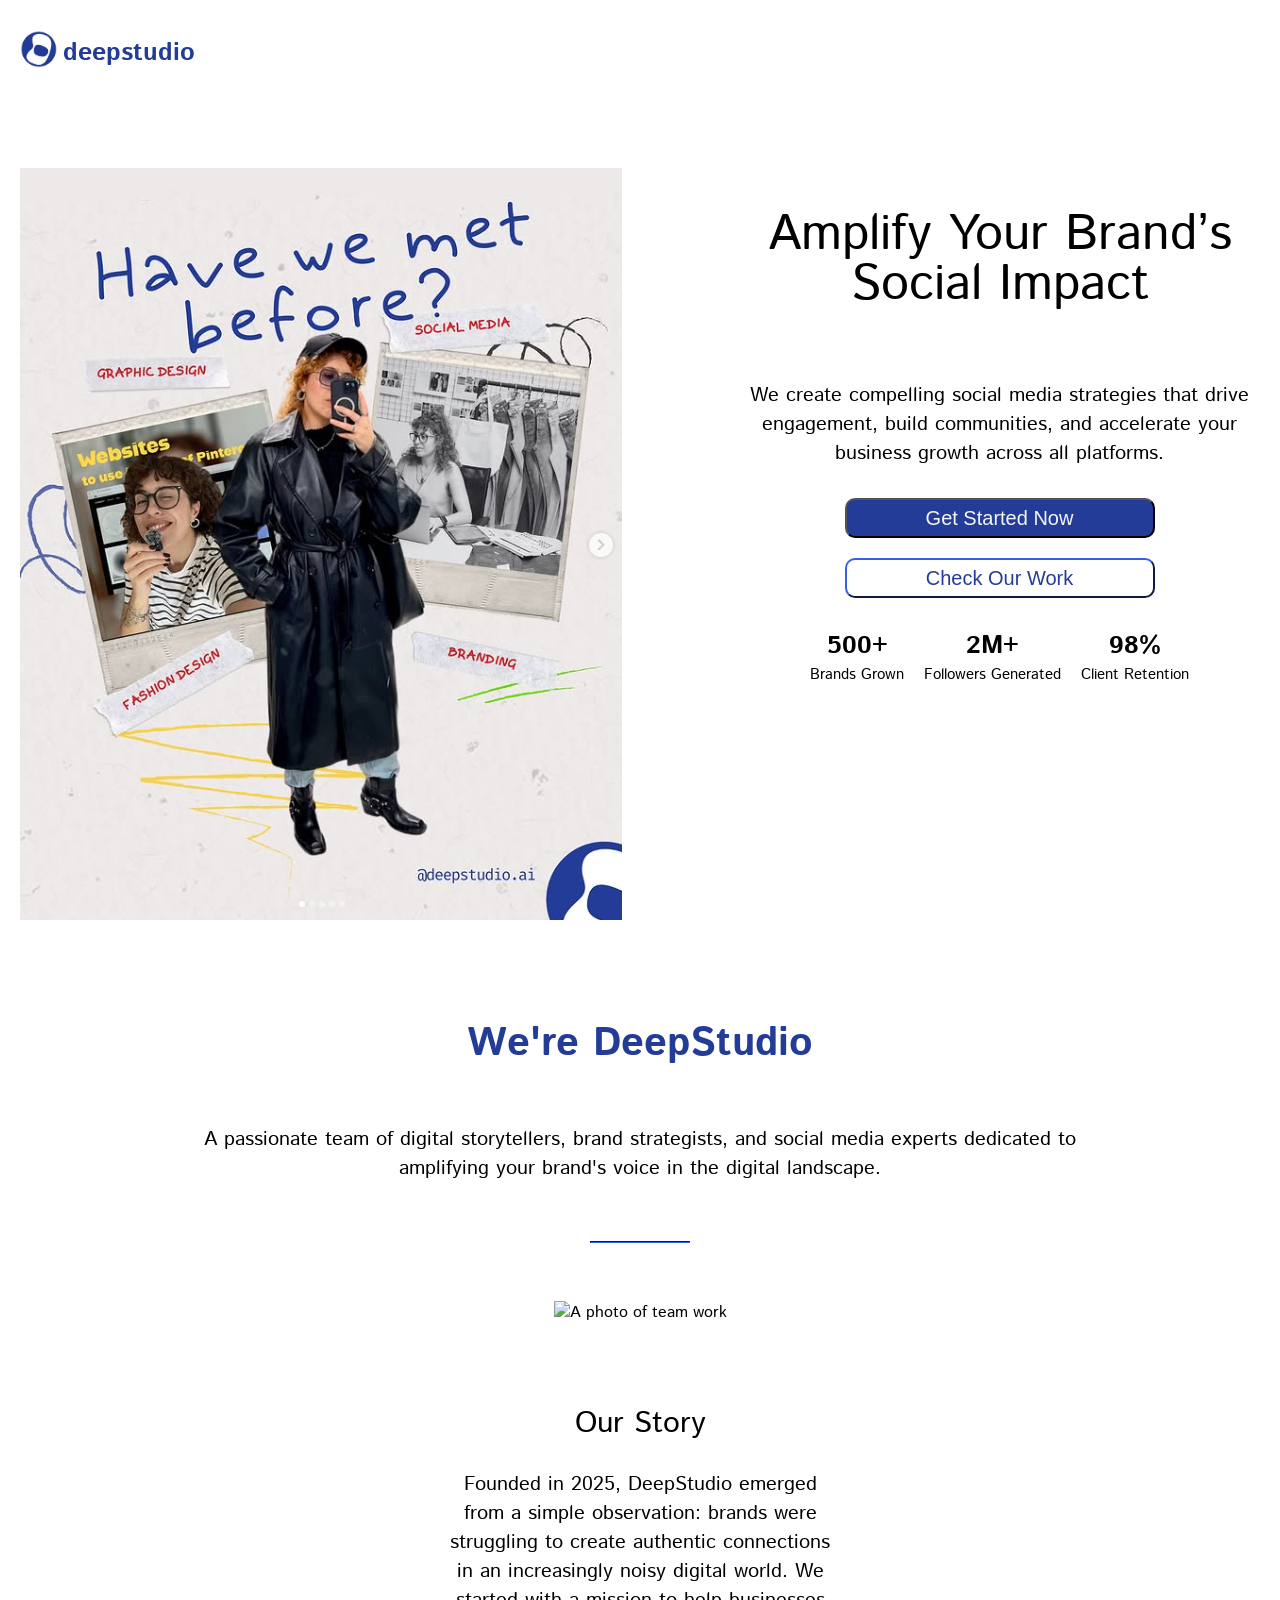
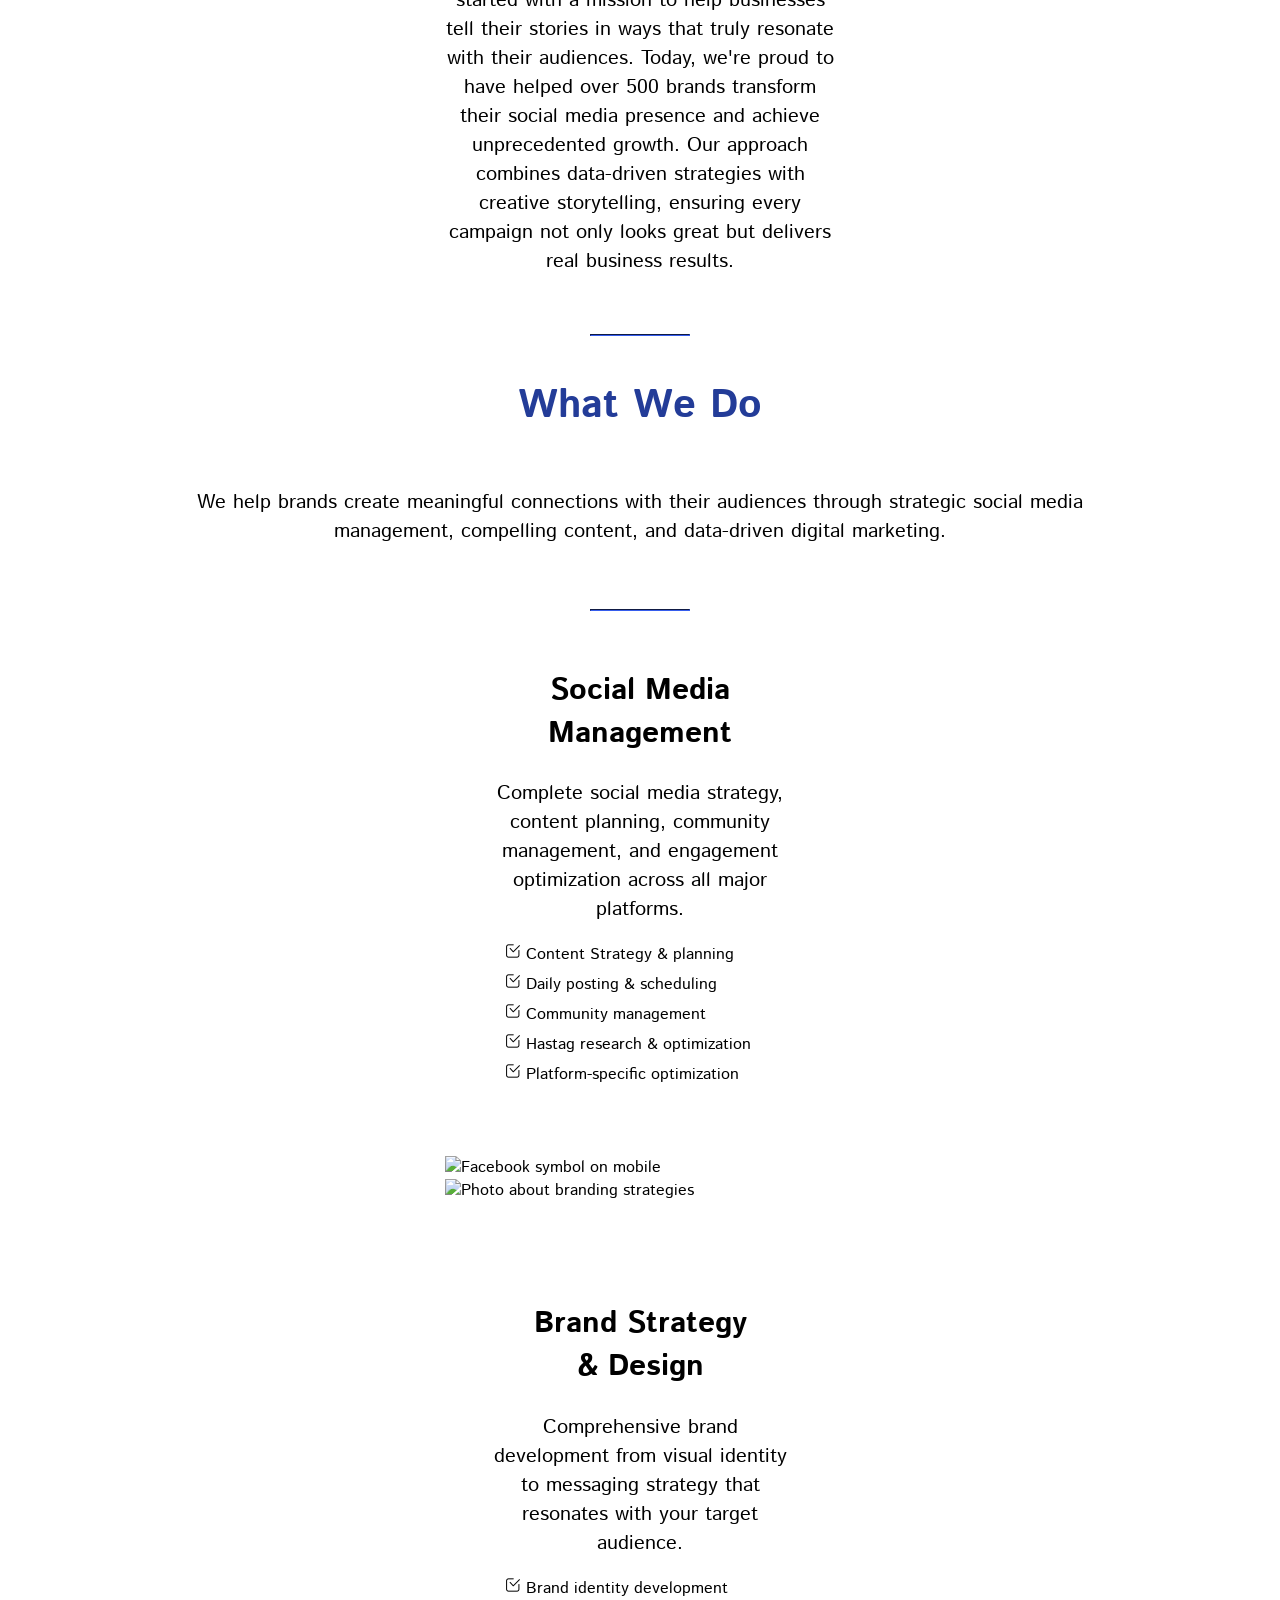
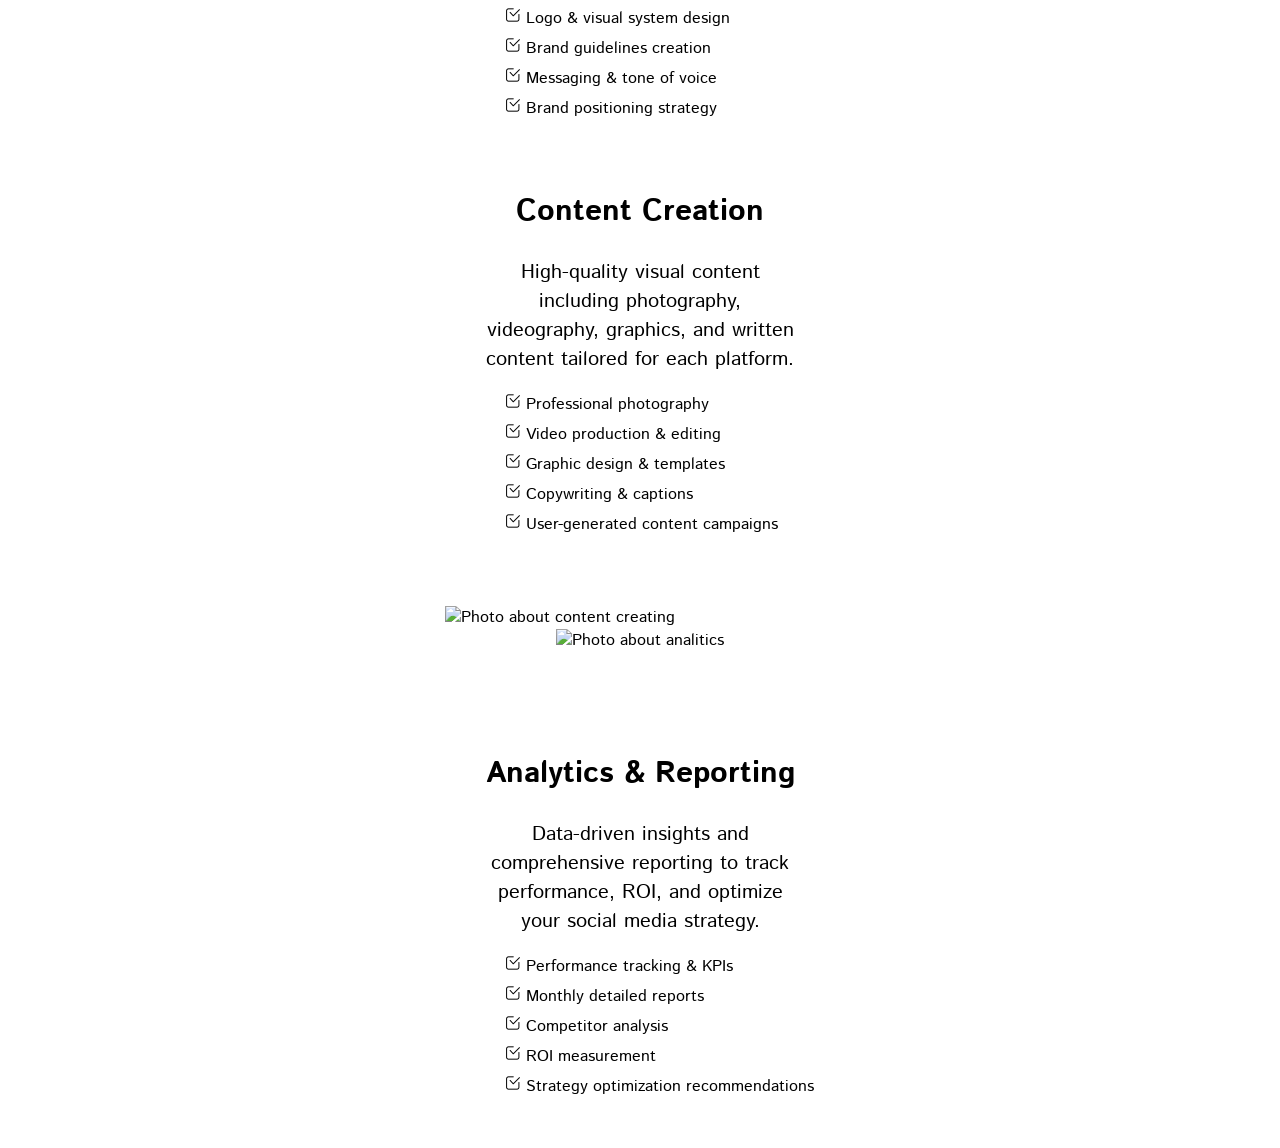
==== index.html @ c8985f04 "x" ====
<!DOCTYPE html>
<html lang="en">

<head>
    <meta charset="UTF-8">
    <meta name="viewport" content="width=device-width, initial-scale=1.0">
    <title>deepstudio</title>
    <link rel="stylesheet" href="styles.css">
    <link rel="icon" type="image/x-icon" href="./Assets/Logo.png">
    <link rel="preconnect" href="https://fonts.googleapis.com">
    <link rel="preconnect" href="https://fonts.gstatic.com" crossorigin>
    <link
        href="https://fonts.googleapis.com/css2?family=Be+Vietnam+Pro:ital,wght@0,100;0,200;0,300;0,400;0,500;0,600;0,700;0,800;0,900;1,100;1,200;1,300;1,400;1,500;1,600;1,700;1,800;1,900&family=Istok+Web:ital,wght@0,400;0,700;1,400;1,700&family=Noto+Sans+JP:wght@100..900&family=Roboto:ital,wght@0,100..900;1,100..900&display=swap"
        rel="stylesheet">

</head>

<body>
    <header>
        <nav>
            <div class="navbar--logo">
                <a href="index.html"><img class="img--logo" src="./Assets/Logo.png" alt="logo"></a>
                <a class="text--logo" href="index.html">deepstudio</a>
            </div>
            <div class="navbar--links hidden--sm hidden--md">
                <a class="navbar--link" href="whatwedo.html">What we do</a>
                <a class="navbar--link" href="about.html">About</a>
                <a class="navbar--link" href="projects.html">Projects</a>
            </div>
            <div class="navbar--btn">
                
                <a href="contact.html" class="btn--primary hidden--sm hidden--md" target="_parent">Contact</a>
            </div>

        <div>
            <a href="#" class="hidden--lg nav--menu">
                <img src="./Assets/menu-icon.svg" alt="menu icon"></a>
        </div>
        </nav>
    </header>
    <main>
        <section >
            <div class="hero-context">
                <div class="hero--right">
                    <picture>
                        <source media="(width < 728px)" srcset="./Assets/hero-photo-sm.png" />
                        <source media="(width > 728.98px)" srcset="./Assets/hero-photo-md-lg.png" />
                        <img src="./Assets/hero-photo-md-lg.png" alt="A photo of founder with tasks" />
                    </picture>
                </div>
                <div class="hero--left">
                    <h1 class="hero--headline">Amplify Your Brand’s Social Impact</h1>
                    <p class="hero--text">We create compelling social media strategies that drive
                        engagement, build communities, and accelerate your business
                        growth across all platforms.</p>
                    <div class="hero--cta">
                        <button class="btn--primary btn--hero ">Get Started Now</button>
                        <button  class="btn--hero btn--check">Check Our Work</button>
                    </div>
                    <div class="hero--data">
                        <div>
                            <div class="data--numbers">500+</div>
                            <div class="data--dfn">Brands Grown</div>
                        </div>
                        <div>
                            <div class="data--numbers">2M+</div>
                            <div class="data--dfn">Followers Generated</div>
                        </div>
                        <div>
                            <div class="data--numbers">98%</div>
                            <div class="data--dfn">Client Retention</div>
                        </div>
                    </div>
                </div>

            </div>

        </section>
        <section class="section--about">
            <h1 class="section--about--title">We're DeepStudio</h1>

            <p class="section--about--text"> A passionate team of digital storytellers, brand strategists, and social media experts dedicated to <br> amplifying your brand's voice in the digital landscape.
            </p>
            <hr>

            <div class="section--about--content">
                
                <div>
                <img class="section--about--left" src="./Assets/about.svg" alt="A photo of team work">
                <picture>
                        <source media="(width < 728px)" srcset="./Assets/about-sm.png" />
                        <source media="(width > 728.98px)" srcset="./Assets/about-md-lg.png" />
                        <img src="./Assets/about-md-lg.png" alt="Chris standing up holding his daughter Elva" />
                    </picture>
            </div>
            <div class="section--about--right">
                    <h2 class="section--about--right--title">
                        Our Story
                    </h2>
                    <p class="section--about--right--text">Founded in 2025, DeepStudio emerged from a simple observation: brands were struggling to create authentic connections in an increasingly noisy digital world.

We started with a mission to help businesses tell their stories in ways that truly resonate with their audiences. Today, we're proud to have helped over 500 brands transform their social media presence and achieve unprecedented growth.

Our approach combines data-driven strategies with creative storytelling, ensuring every campaign not only looks great but delivers real business results.</p>

                </div>
            </div>
            <hr>
            
        </section>
        <section class="section--whatwedo">
        <h2>What We Do</h2>
        <p>We help brands create meaningful connections with their audiences through strategic social media<br> management,
            compelling content, and data-driven digital marketing.</p>
        
            <hr>
        
            <div class="section--whatwedo--contents">
                <div class="section--whatwedo--text" >
                    <h2>Social Media <br> Management</h2>
                    <p>Complete social media strategy, content planning, community management, and engagement optimization across all major platforms.</p>
                    <ul>
                        <li><img src="./Assets/list-icon.svg" alt="list icon"> Content Strategy & planning</li>
                        <li><img src="./Assets/list-icon.svg" alt="list icon"> Daily posting & scheduling</li>
                        <li><img src="./Assets/list-icon.svg" alt="list icon"> Community management</li>
                        <li><img src="./Assets/list-icon.svg" alt="list icon"> Hastag research & optimization</li>
                        <li><img src="./Assets/list-icon.svg" alt="list icon"> Platform-specific optimization</li>
                    </ul>
                </div>
                <div class="section--whatwedo--photo">
                    <img src="./Assets/whatwedofb.svg" alt="Facebook symbol on mobile ">
                </div>
                
            </div>

            <div class="section--whatwedo--contents">
                <div class="section--whatwedo--photo">
                    <img src="./Assets/whatwedoimg2.svg" alt="Photo about branding strategies ">
                </div>
                <div class="section--whatwedo--text">
                    <h2>Brand Strategy<br> & Design</h2>
                    <p>Comprehensive brand development from visual identity to messaging strategy that resonates with your target audience.</p>
                    <ul>
                        <li><img src="./Assets/list-icon.svg" alt="list icon"> Brand identity development</li>
                        <li><img src="./Assets/list-icon.svg" alt="list icon"> Logo & visual system design</li>
                        <li><img src="./Assets/list-icon.svg" alt="list icon"> Brand guidelines creation</li>
                        <li><img src="./Assets/list-icon.svg" alt="list icon"> Messaging & tone of voice</li>
                        <li><img src="./Assets/list-icon.svg" alt="list icon"> Brand positioning strategy</li>
                    </ul>
                </div>
                
                
            </div>
            <div class="section--whatwedo--contents">
                
                <div class="section--whatwedo--text">
                    <h2>Content Creation</h2>
                    <p>High-quality visual content including photography, videography, graphics, and written content tailored for each platform.</p>
                    <ul>
                        <li><img src="./Assets/list-icon.svg" alt="list icon"> Professional photography</li>
                        <li><img src="./Assets/list-icon.svg" alt="list icon"> Video production & editing</li>
                        <li><img src="./Assets/list-icon.svg" alt="list icon"> Graphic design & templates</li>
                        <li><img src="./Assets/list-icon.svg" alt="list icon"> Copywriting & captions</li>
                        <li><img src="./Assets/list-icon.svg" alt="list icon"> User-generated content campaigns</li>
                    </ul>
                </div>
                <div class="section--whatwedo--photo">
                    <img src="./Assets/whatwedoimg3.svg" alt="Photo about content creating ">
                </div>
                
                
            </div>
            <div class="section--whatwedo--contents">
                    <div >
                        <img class="section--whatwedo--photo" src="./Assets/whatwedoimg4.svg" alt="Photo about analitics ">
                    </div>
                    <div class="section--whatwedo--text">
                        <h2>Analytics & Reporting</h2>
                        <p>Data-driven insights and comprehensive reporting to track performance, ROI, and optimize your social media
                            strategy.</p>
                        <ul>
                            <li><img src="./Assets/list-icon.svg" alt="list icon"> Performance tracking & KPIs</li>
                        <li><img src="./Assets/list-icon.svg" alt="list icon"> Monthly detailed reports</li>
                        <li><img src="./Assets/list-icon.svg" alt="list icon"> Competitor analysis</li>
                        <li><img src="./Assets/list-icon.svg" alt="list icon"> ROI measurement</li>
                        <li><img src="./Assets/list-icon.svg" alt="list icon"> Strategy optimization recommendations</li>
                    </ul>
                </div>
            </div>
    </section>
  
        
    </main>
    <footer class="hidden--sm hidden--md">
        <div class="footer--top">
            <div class="footer--logo">
                <p>deepstudio</p>
                <div>
                    <a href="https://www.instagram.com/deepstudio.ai/" target="_blank"><img
                            src="./Assets/instagram-icon.svg" alt="instagram icon"></a>
                    <a href="https://wwww.facebook.com" target="_blank"><img src="./Assets/fb-icon.svg"
                            alt="facebook icon"></a>
                    <a href="https://wwww.x.com" target="_blank"><img src="./Assets/x-icon.svg" alt="x icon"></a>
                    <a href="https://www.linkedin.com" target="_blank"><img src="./Assets/in-icon.svg"
                            alt="linkedin icon"></a>
                    <a href="https://www.youtube.com" target="_blank"><img src="./Assets/yt-icon.svg"
                            alt="youtube icon"></a>
                </div>
            </div>
    
            <div class="column">
                <p>What we do</p>
                <a href="#">Social Media Management</a>
                <a href="#">Brand Design</a>
                <a href="#">Influencer Marketing</a>
            </div>
            <div class="column">
                <p>Company</p>
                <a href="#">About us</a>
                <a href="#">Our Team</a>
                <a href="#">Blog</a>
            </div>
            <div class="column">
                <p>Contact</p>
                <a href="#"><img src="./Assets/email-icon.svg" alt="email icon">hello@deepstudio.com</a>
                <a href="#"><img src="./Assets/phone-icon.svg" alt="phone icon">+90 (000) 000-0000</a>
                <a href="#"><img src="./Assets/location-icon.svg" alt="location icon">Based in World</a>
            </div>
        </div>
        <hr>
        <div class="footer--bottom">
            <span>© 2025 deepstudio. All rights reserved.</span>
            <div>
                <a href="#">Privacy Policy</a>
                <a href="#">Terms of Service</a>
                <a href="#">Cookie Policy</a>
            </div>
        </div>
    </footer>

</body>


</html>
---- styles.css ----
* {
    box-sizing: border-box;
}

body {
    margin: 30px 20px;
    font-family: var(--font--family);
}

:root {
    --font--family: "Istok Web", sans-serif;
    --color--navy: #233C98;
    --color--white: #F5F5F5;
    --site--max-width-sm:390px;
    --site-max-width-md:768px;
    --site-max-width-lg:1024px;
}


nav {
    display: flex;
    flex-direction: row;
    justify-content: space-between;
    align-items: center;

}

.navbar--logo {
    display: flex;
    align-items: center;
    gap: 5px;
}

.img--logo {
    width: 38px;
    height: 38px;

}

.text--logo {
    font-size: 25px;
    font-weight: bold;
    text-decoration: none;
    color: var(--color--navy);
}

.nav--menu {
    width: 38px;
    height: 38px;

}

/*check the menu*/



/* check buttons css*/

.btn--primary {
    width: 166px;
    height: 46px;
    font-size: 20px;
    text-decoration: none;
    color: var(--color--white);
    border-radius: 10px;
    background: var(--color--navy);
    display: flex;
    align-items: center;
    justify-content: center;
    text-align: center;
    cursor: pointer;
}

/*HERO SECTION*/

.hero-context {
    display: flex;
    flex-direction: column;
    justify-content: center;
    margin-top: 40px;
    margin-bottom: 30px;
}

.hero--left {
    display: flex;
    flex-direction: column;
    gap: 30px;
}

.hero--right {
    display:flex;
    justify-content: center;
    align-items: center;
}

.hero--photo {
    max-width: 570px;
}

.hero--headline {
    font-size: 50px;
    font-weight: normal;
    line-height: 50px;
    letter-spacing: 0px;
    text-align: center;
    
}

.hero--text {
    font-size: 20px;
    margin: 0;
    text-align: center;
}

.hero--cta {
    display: flex;
    flex-direction: column;
    justify-content: center;
    align-items: center;
    gap: 20px;
}

.btn--hero {
    width: 310px;
    height: 40px;
    font-size: 20px;

}

.btn--check {
    background: none;
    border-color: var(--color--navy);
    align-items: center;
    border-radius: 10px;
    color: var(--color--navy);
    cursor: pointer;
}

.hero--data {
    display: flex;
    gap: 20px;
    justify-content: center;
    align-items: center;
    text-align: center;
}

.data--numbers {
    font-size: 25px;
    font-weight: bold;
}

.data--dfn {
    font-size: 15px;

}

/*ABOUT SECTION*/

.section--about {
    display: flex;
    flex-direction: column;
    align-items: center;

}


.section--about--title {
    font-size: 40px;
    color: var(--color--navy);
    text-align: center;

}

.section--about--text {
    font-size: 20px;
    text-align: center;
    margin-bottom: 50px;
}

.section--about>hr {
    width: 100px;
    color: var(--color--navy);
    border-color: var(--color--navy);
}

.section--about--content {
    display: flex;
    flex-direction: column;
    justify-content: center;
    align-items: center;
    gap: 30px;
    margin-top: 50px;
    margin-bottom:50px;
}

.section--about--left {
    display: flex;
    justify-content: center;
    align-items: center;
    max-width: var(--site--max-width-sm);
}

.section--about--right--title {
    font-size: 30px;
    font-weight: lighter;
    text-align: center;
}

.section--about--right--text {
    font-size: 20px;
    max-width: var(--site--max-width-sm);
    text-align: center;
    margin:auto 40px; /* why body's margin is not working? */
}

/* WHATWEDO SECTION*/

.section--whatwedo {
    display: flex;
    flex-direction: column;
    align-items: center;
}

.section--whatwedo>h2 {
    font-size: 40px;
    color: var(--color--navy);

}

.section--whatwedo>p {
    font-size: 20px;
    text-align: center;
    margin-bottom: 55px;
}

.section--whatwedo>hr {
    width: 100px;
    color: var(--color--navy);
    border-color: var(--color--navy);
}

.section--whatwedo--contents {
    display: flex;
    flex-direction: column;
    justify-content: center;
    align-items: center;
    max-width: var(--site--max-width-sm);
    gap: 50px;
}

.section--whatwedo--text>h2{
    font-size: 30px;
    text-align: center;
    margin-top: 50px;
}

.section--whatwedo--text>p{
    font-size: 20px;
    max-width: var(--site--max-width-sm);
    text-align: center;
    margin: auto 40px;
}

.section--whatwedo--text>ul{
    list-style: none;
    line-height: 30px;
    margin-left: 20px;
}

.section--whatwedo--photo {
    width: var(--site--max-width-sm);
}
/*check this*/

/*PROJECTS SECTION*/

.section--projects {
    display: flex;
    flex-direction: column;
    justify-content: center;
    align-items: center;
    gap: 20px;
    width: 50%;
    margin: 55px auto 75px;
}

/*CONTACT SECTION*/

form {
    display: flex;
    flex-direction: column;
    justify-content: center;
    align-items: center;
    gap: 30px;
    width: 100%;
    margin: 20px auto 75px;
    max-width: 500px;
}


.form--row {
    display: flex;
    flex-direction:row;
    gap: 20px;
    
}
.form--group {
    flex: 1;
    display: flex;
    flex-direction: column;
}

.form--group>input {
    min-width: 240px;
    width: 100%;
    max-width: 800px;
}


.form--group>select,
.form--group>textarea {
    min-width: 500px; 
    width: 100%;
    max-width: 800px; 
}
.form--group {
    flex: 1;
    display: flex;
    flex-direction: column;
}

.form--group>label {
    font-size: 16px;
    color: var(--color--navy);
    font-weight: 500;
}

.form--group>input,
.form--group>textarea,
.form--group>select{
    border-radius: 10px;
    border: 1px solid var(--color--navy);
    padding: 12px 15px;
    width: 100%;
}

.hidden--sm {
    display: none;
}



@media all and (min-width:768.98px) and (max-width:1024px){
    .hidden--md {
        display: none;
    }




}

@media all and (min-width:1024.98px) {
    .hidden--lg {
        display: none;
    }

    .navbar--links {
    display: flex;
    gap: 40px;
}

.navbar--link {
    text-decoration: none;
    font-size: 20px;
    font-weight: normal;
    color: var(--color--navy);
}

.navbar--btn {
    display: flex;
    gap: 20px;
}


.hero-context {
    display: flex;
    flex-direction: row;
    justify-content: center;
    margin-top: 93px;
    gap: 117px;
    margin-bottom: 55px;
}

footer {
    display: flex;
    flex-direction: column;
    padding: 20px 40px;
    color: var(--color--white);
    background-color: var(--color--navy);
}

.footer--top {
    display: flex;
    flex-direction: row;
    justify-content: space-between;
    align-items: center;
    gap: 12px;

}

.footer--logo>p {
    font-size: 25px;
    font-weight: bold;
}

.footer--logo>a {
    width: 2px;
    height: 24px;
}

.column {
    display: flex;
    flex-direction: column;
}

.column>p {
    font-size: 15px;
    font-weight: bold;
}

.column>a {
    font-size: 10px;
    text-decoration: none;
    color: var(--color--white);
    flex-direction: column;
}


.footer--bottom {
    display: flex;
    flex-direction: row;
    justify-content: space-between;
    font-size: 10px;
}

.footer--bottom>div>a {
    text-decoration: none;
    color: var(--color--white);

}

hr {
    width: 1384px;
}

.footer--bottom>div {
    display: flex;
    gap: 12px;
}

.hidden--sm {
    display: none;
}

.hidden--md {
    display: none;
}


}
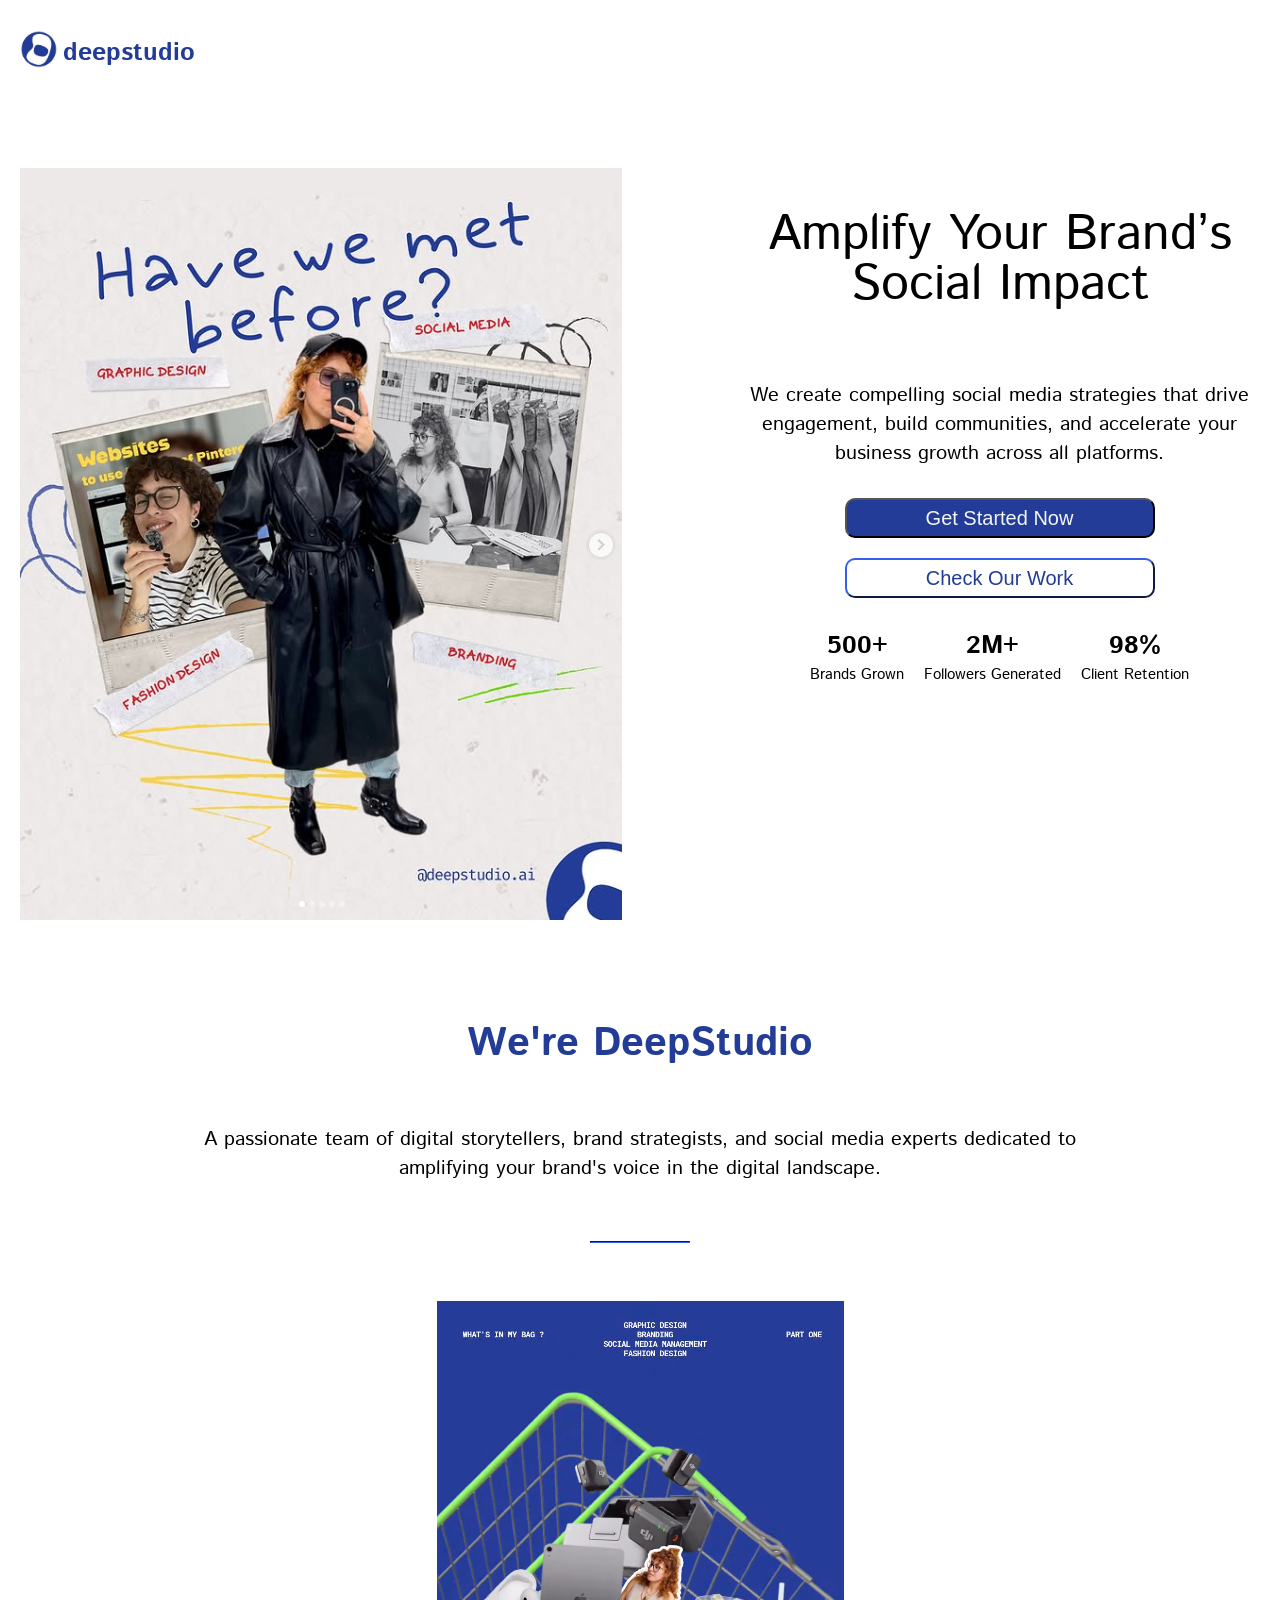
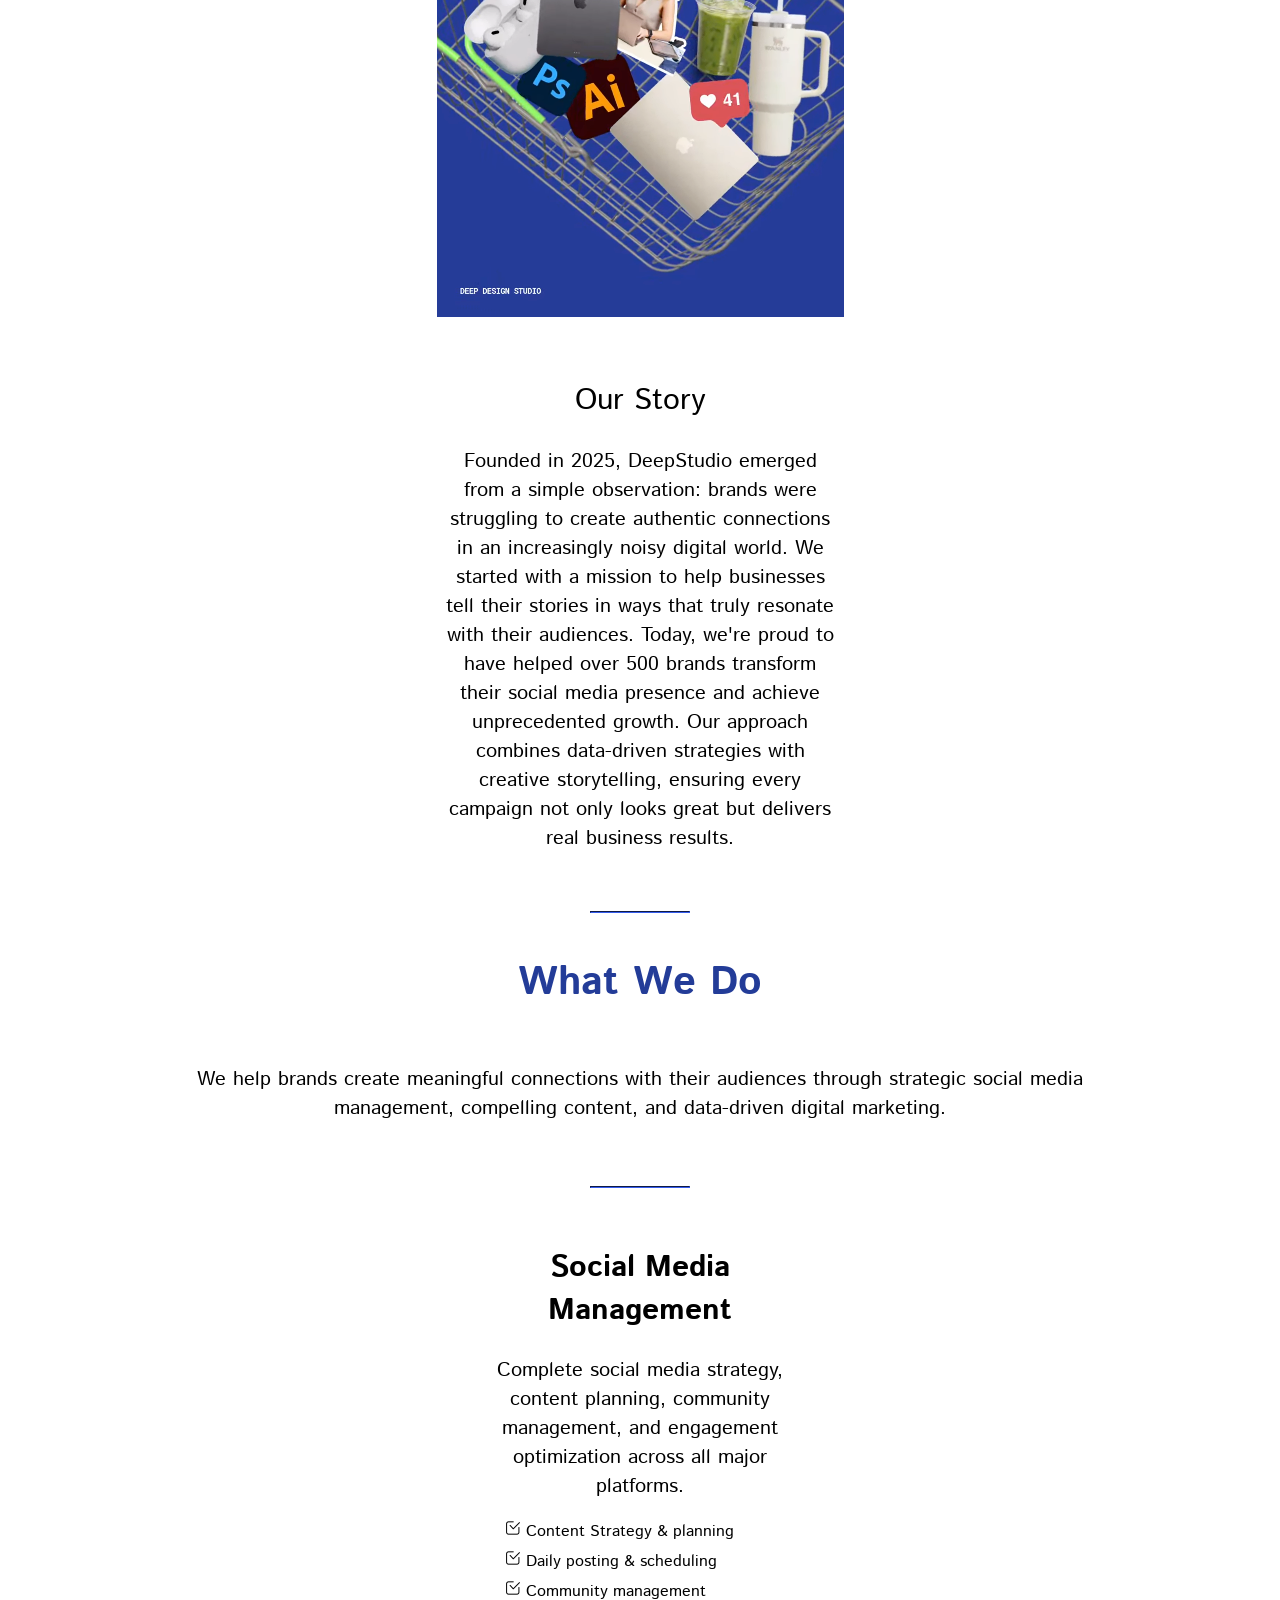
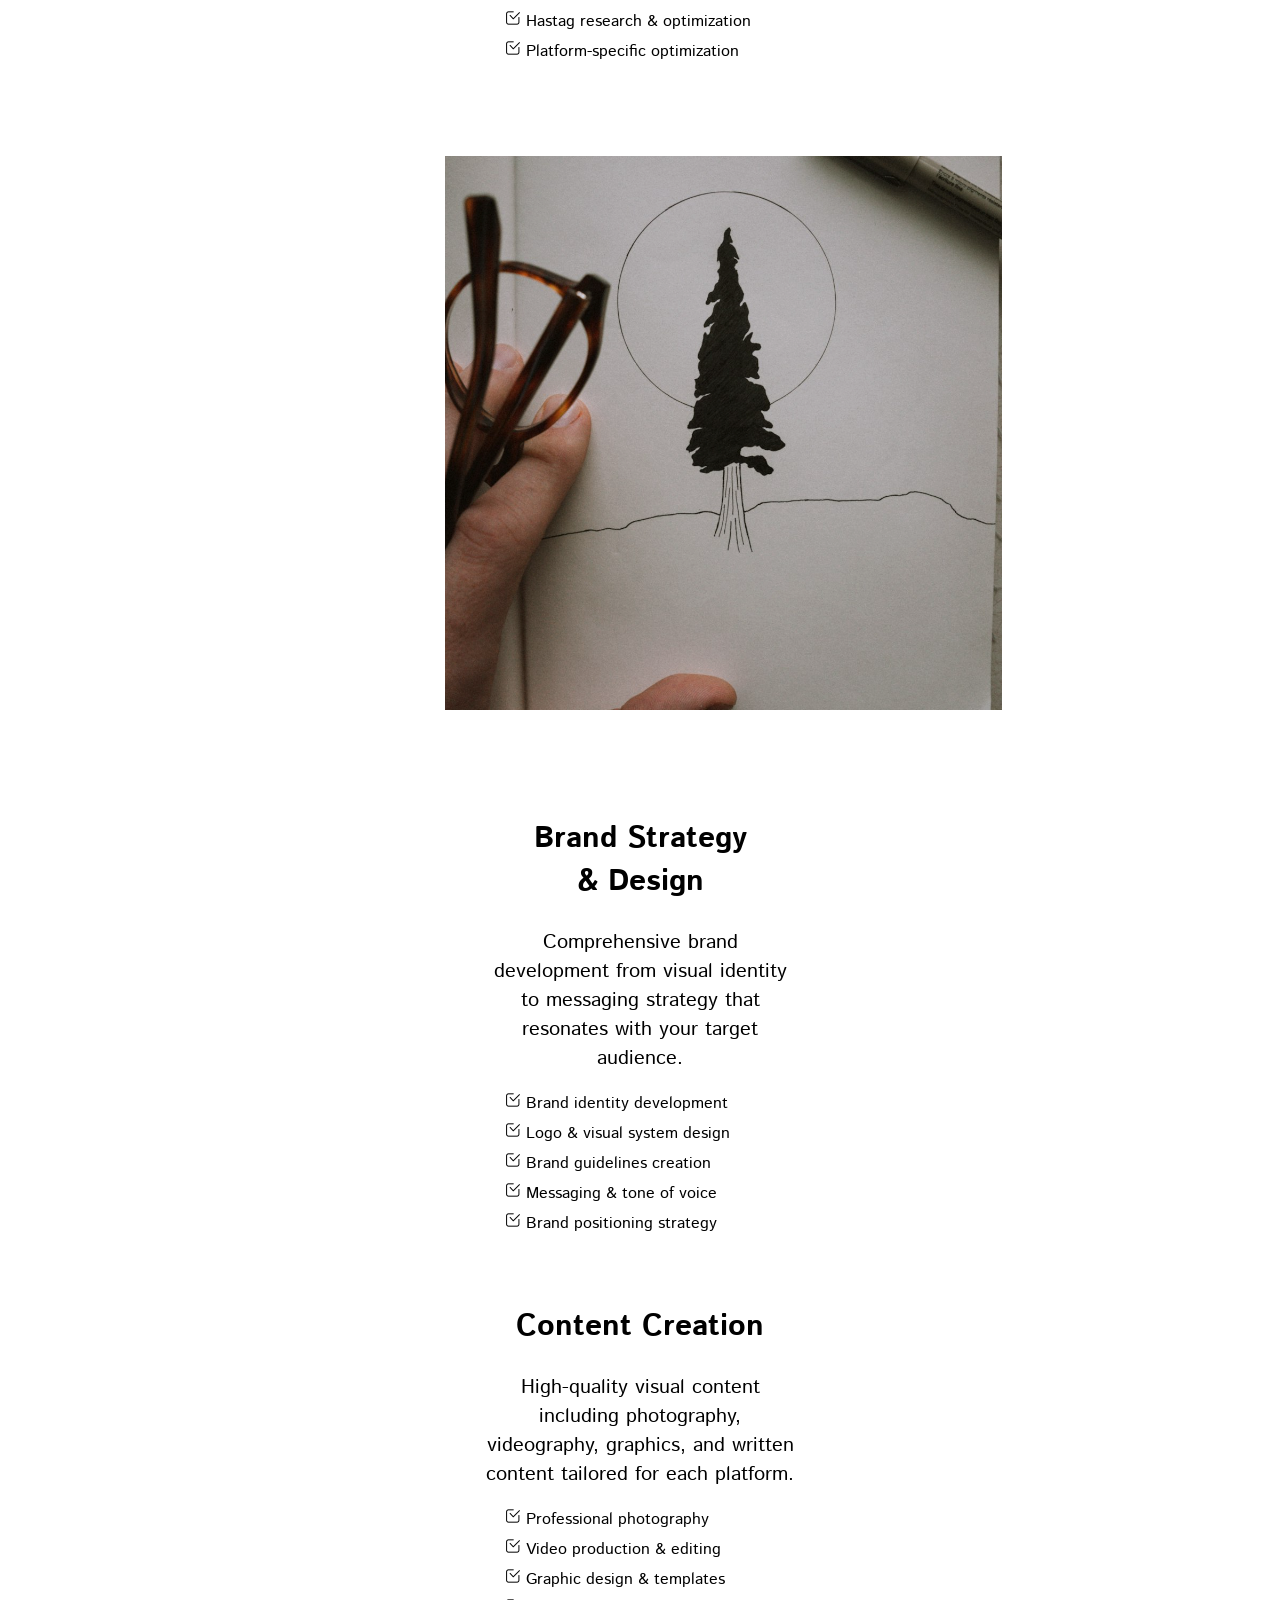
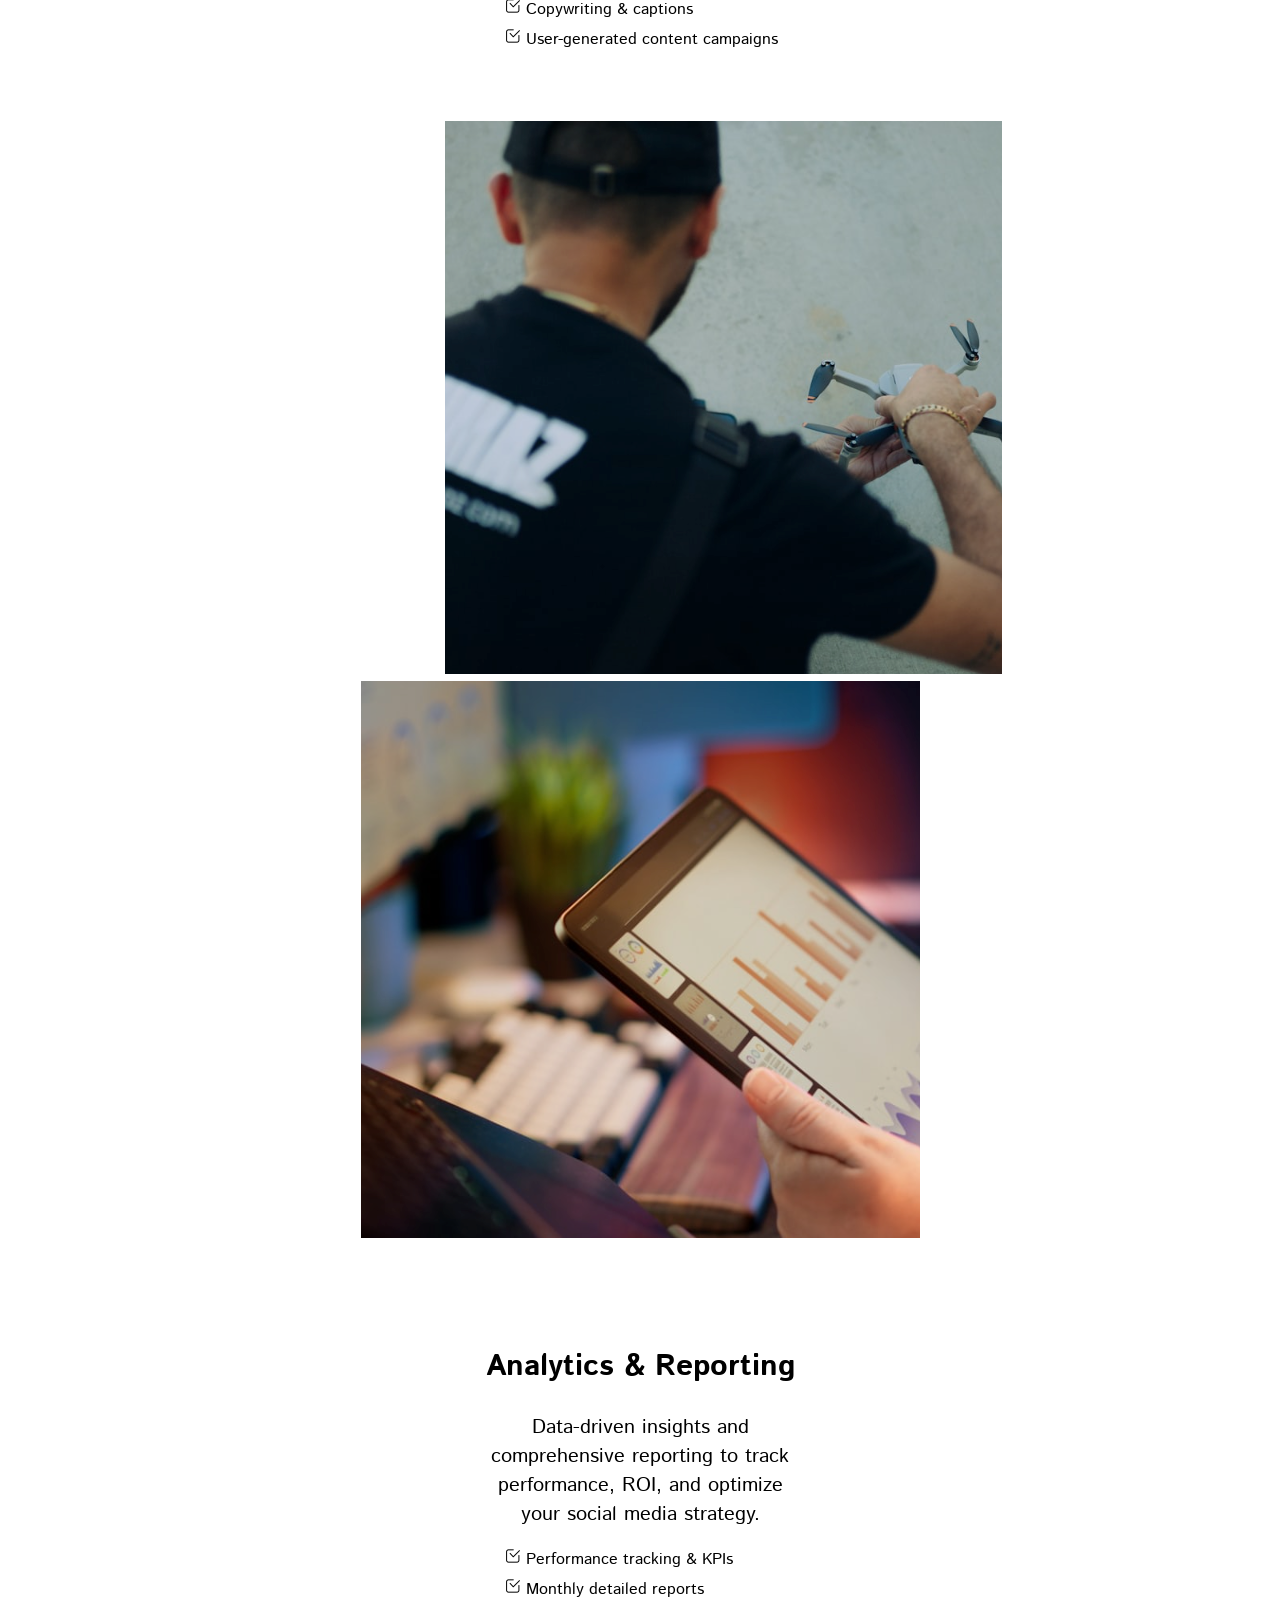
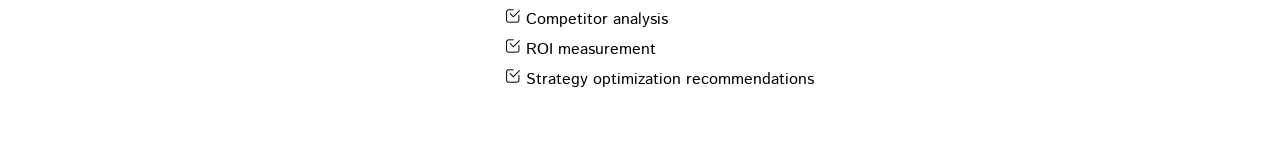
==== commit 5bcb81a0: "x" ====
--- a/index.html
+++ b/index.html
@@ -86,11 +86,11 @@
             <div class="section--about--content">
                 
                 <div>
-                <img class="section--about--left" src="./Assets/about.svg" alt="A photo of team work">
+            
                 <picture>
-                        <source media="(width < 728px)" srcset="./Assets/about-sm.png" />
-                        <source media="(width > 728.98px)" srcset="./Assets/about-md-lg.png" />
-                        <img src="./Assets/about-md-lg.png" alt="Chris standing up holding his daughter Elva" />
+                        <source media="(width < 728px)" srcset="./Assets/about-photo-sm.png" />
+                        <source media="(width > 728.98px)" srcset="./Assets/about-photo-md-lg.png" />
+                        <img src="./Assets/about-photo-md-lg.png" alt="A photo of the team & the work" />
                     </picture>
             </div>
             <div class="section--about--right">
@@ -128,14 +128,22 @@
                     </ul>
                 </div>
                 <div class="section--whatwedo--photo">
-                    <img src="./Assets/whatwedofb.svg" alt="Facebook symbol on mobile ">
+                    <picture>
+                        <source media="(width < 728px)" srcset="./Assets/wwd-photo-1-sm.png" />
+                        <source media="(width > 728.98px)" srcset="./Assets/wwd-photo-1-md-lg.png" />
+                        <img src="./Assets/wwd-photo-1-md-lg.png" alt="Facebook page on mobile" />
+                    </picture>
                 </div>
                 
             </div>
 
             <div class="section--whatwedo--contents">
                 <div class="section--whatwedo--photo">
-                    <img src="./Assets/whatwedoimg2.svg" alt="Photo about branding strategies ">
+                    <picture>
+                        <source media="(width < 728px)" srcset="./Assets/wwd-photo-2-sm.png" />
+                        <source media="(width > 728.98px)" srcset="./Assets/wwd-photo-2-md-lg.png" />
+                        <img src="./Assets/wwd-photo-2-md-lg.png" alt="A photo about branding strategies" />
+                    </picture>
                 </div>
                 <div class="section--whatwedo--text">
                     <h2>Brand Strategy<br> & Design</h2>
@@ -165,14 +173,22 @@
                     </ul>
                 </div>
                 <div class="section--whatwedo--photo">
-                    <img src="./Assets/whatwedoimg3.svg" alt="Photo about content creating ">
+                    <picture>
+                        <source media="(width < 728px)" srcset="./Assets/wwd-photo-3-sm.png" />
+                        <source media="(width > 728.98px)" srcset="./Assets/wwd-photo-3-md-lg.png" />
+                        <img src="./Assets/wwd-photo-3-md-lg.png" alt="A photo about content creation" />
+                    </picture>
                 </div>
                 
                 
             </div>
             <div class="section--whatwedo--contents">
                     <div >
-                        <img class="section--whatwedo--photo" src="./Assets/whatwedoimg4.svg" alt="Photo about analitics ">
+                        <picture>
+                        <source media="(width < 728px)" srcset="./Assets/wwd-photo-4-sm.png" />
+                        <source media="(width > 728.98px)" srcset="./Assets/wwd-photo-4-md-lg.png" />
+                        <img src="./Assets/wwd-photo-4-md-lg.png" alt="A photo about analytics" />
+                    </picture>
                     </div>
                     <div class="section--whatwedo--text">
                         <h2>Analytics & Reporting</h2>
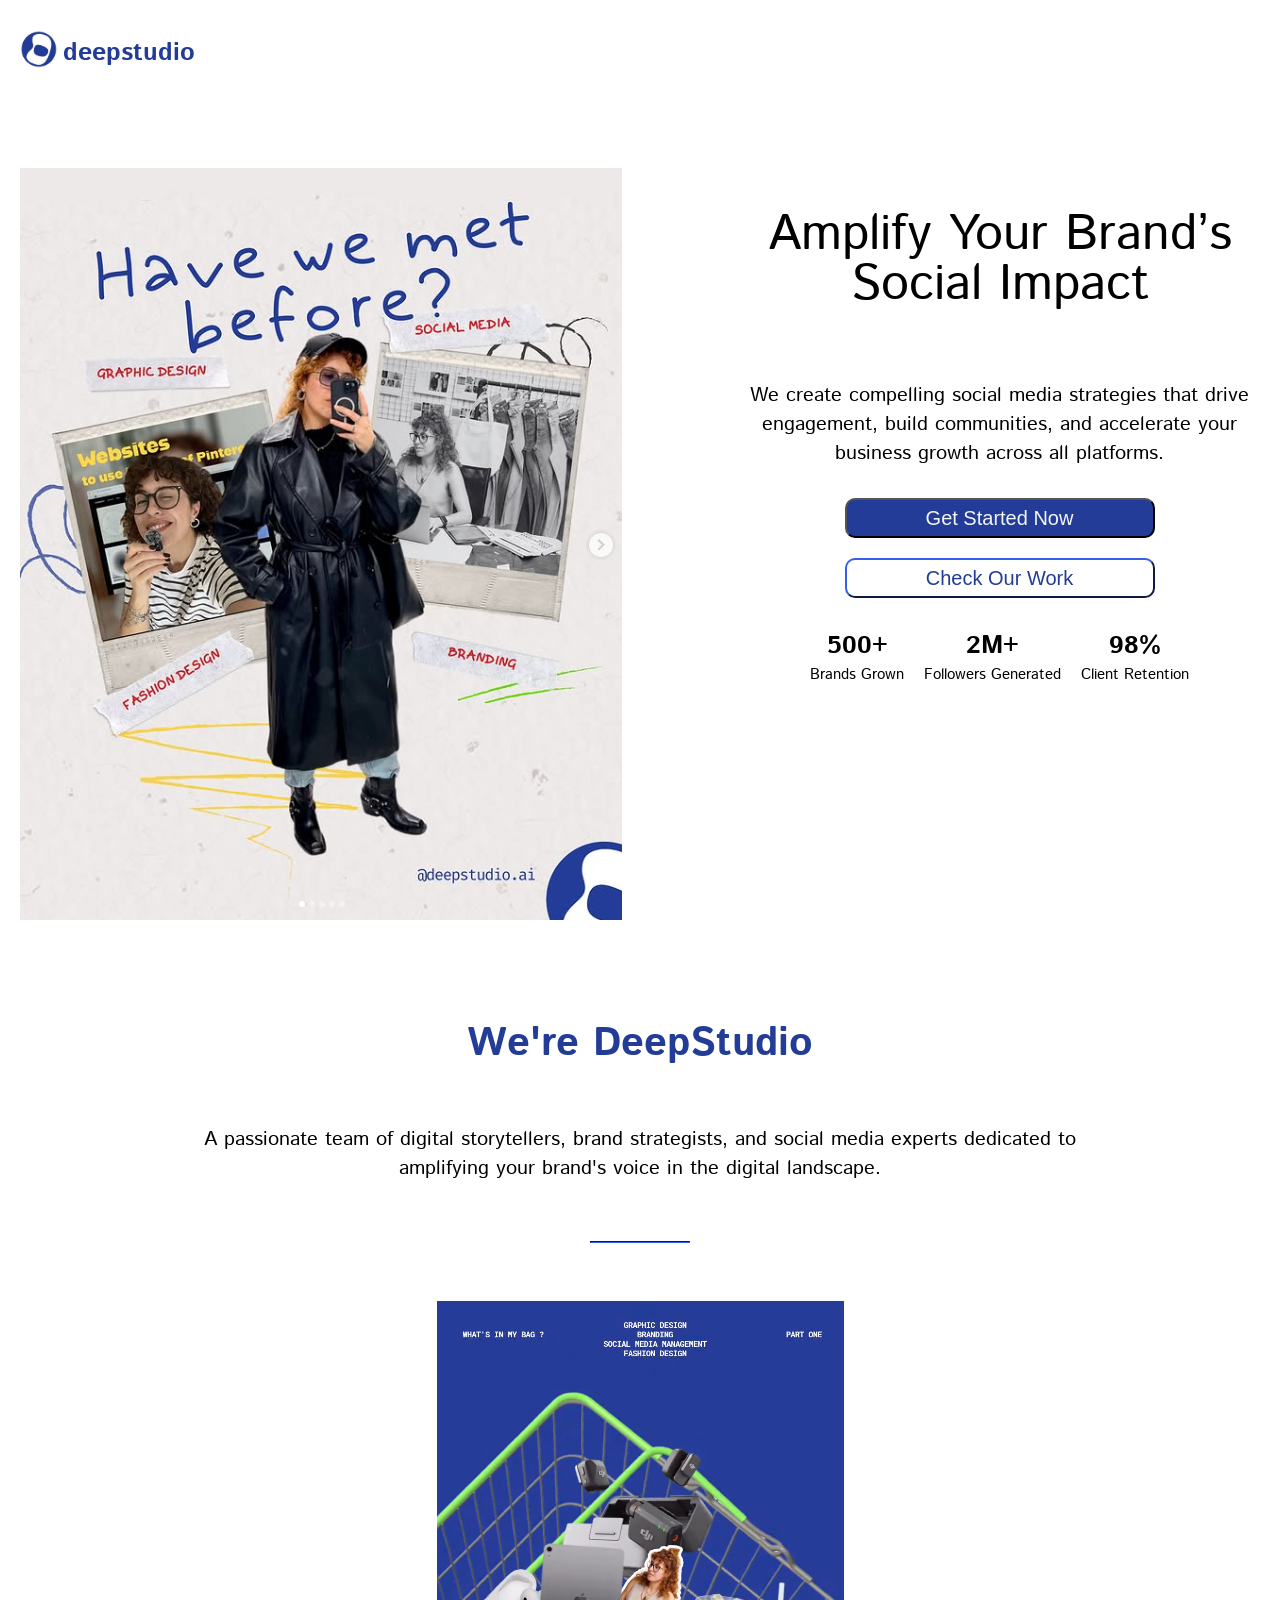
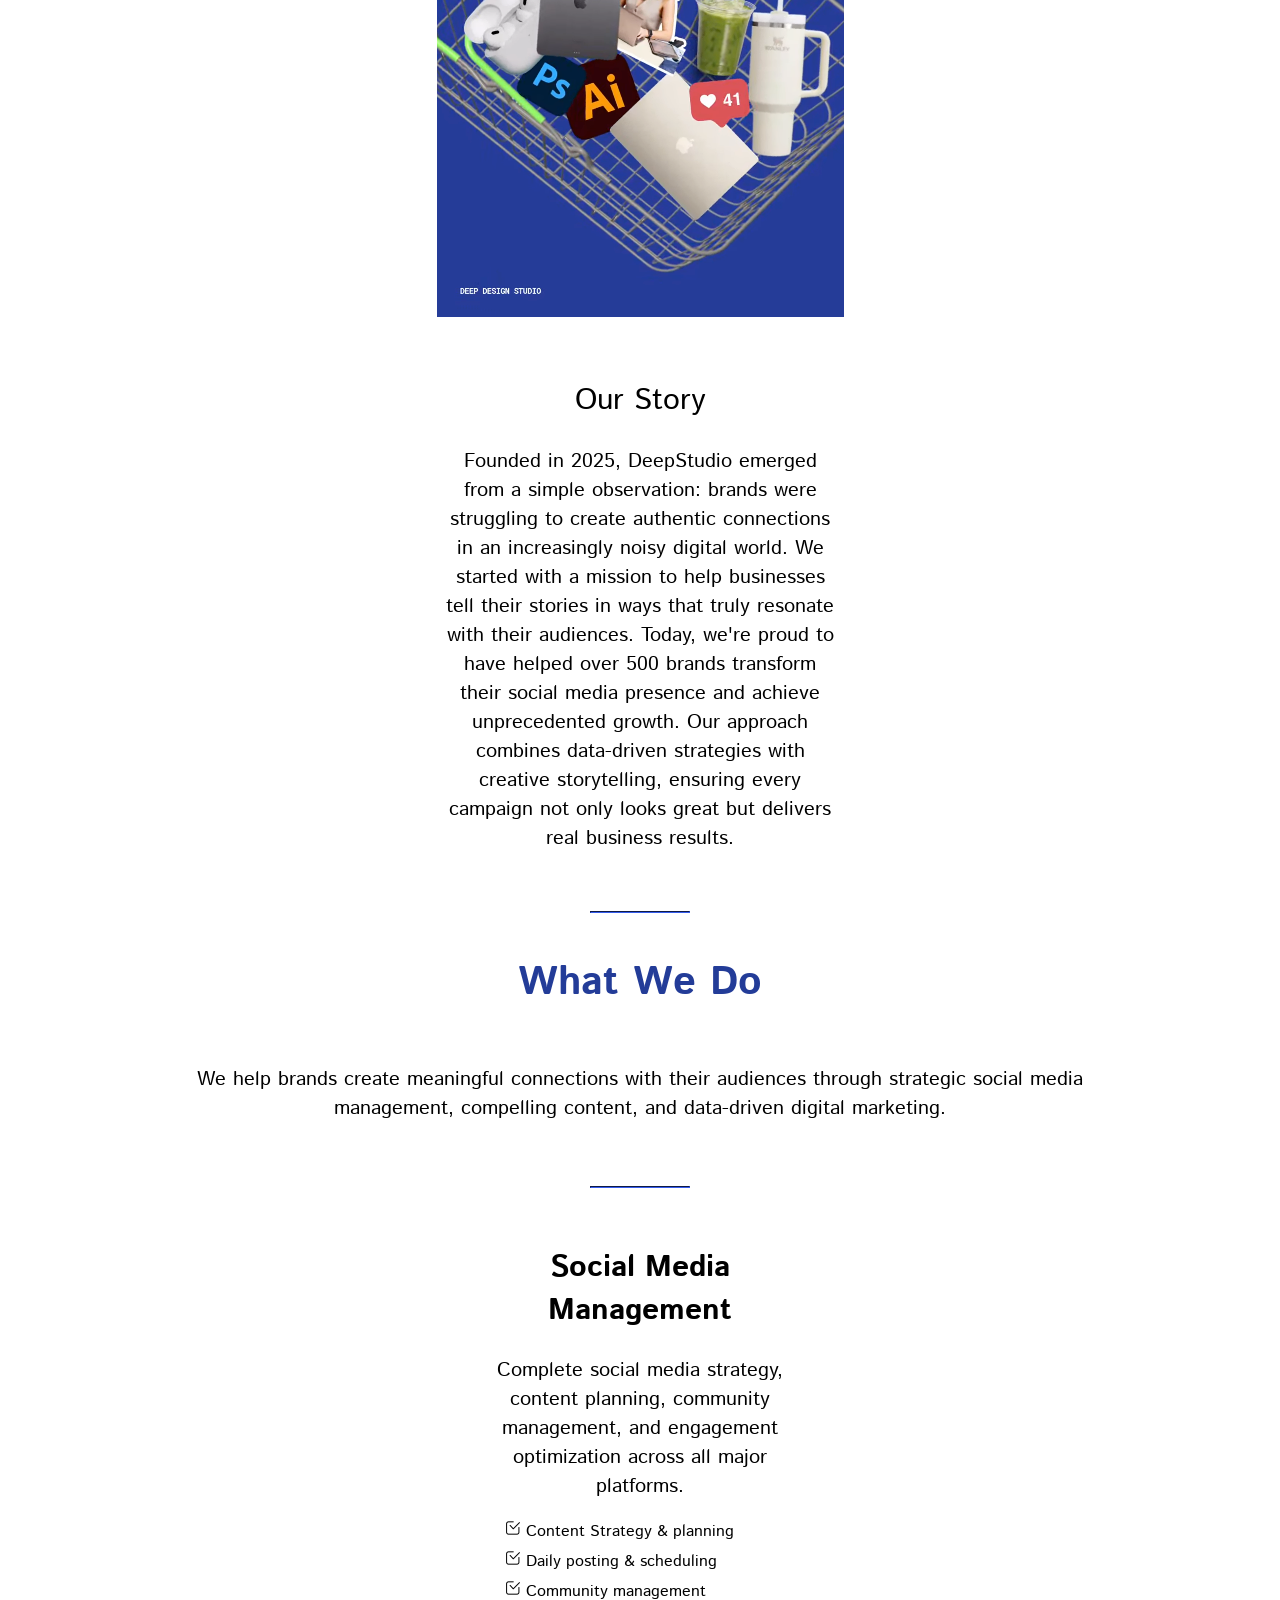
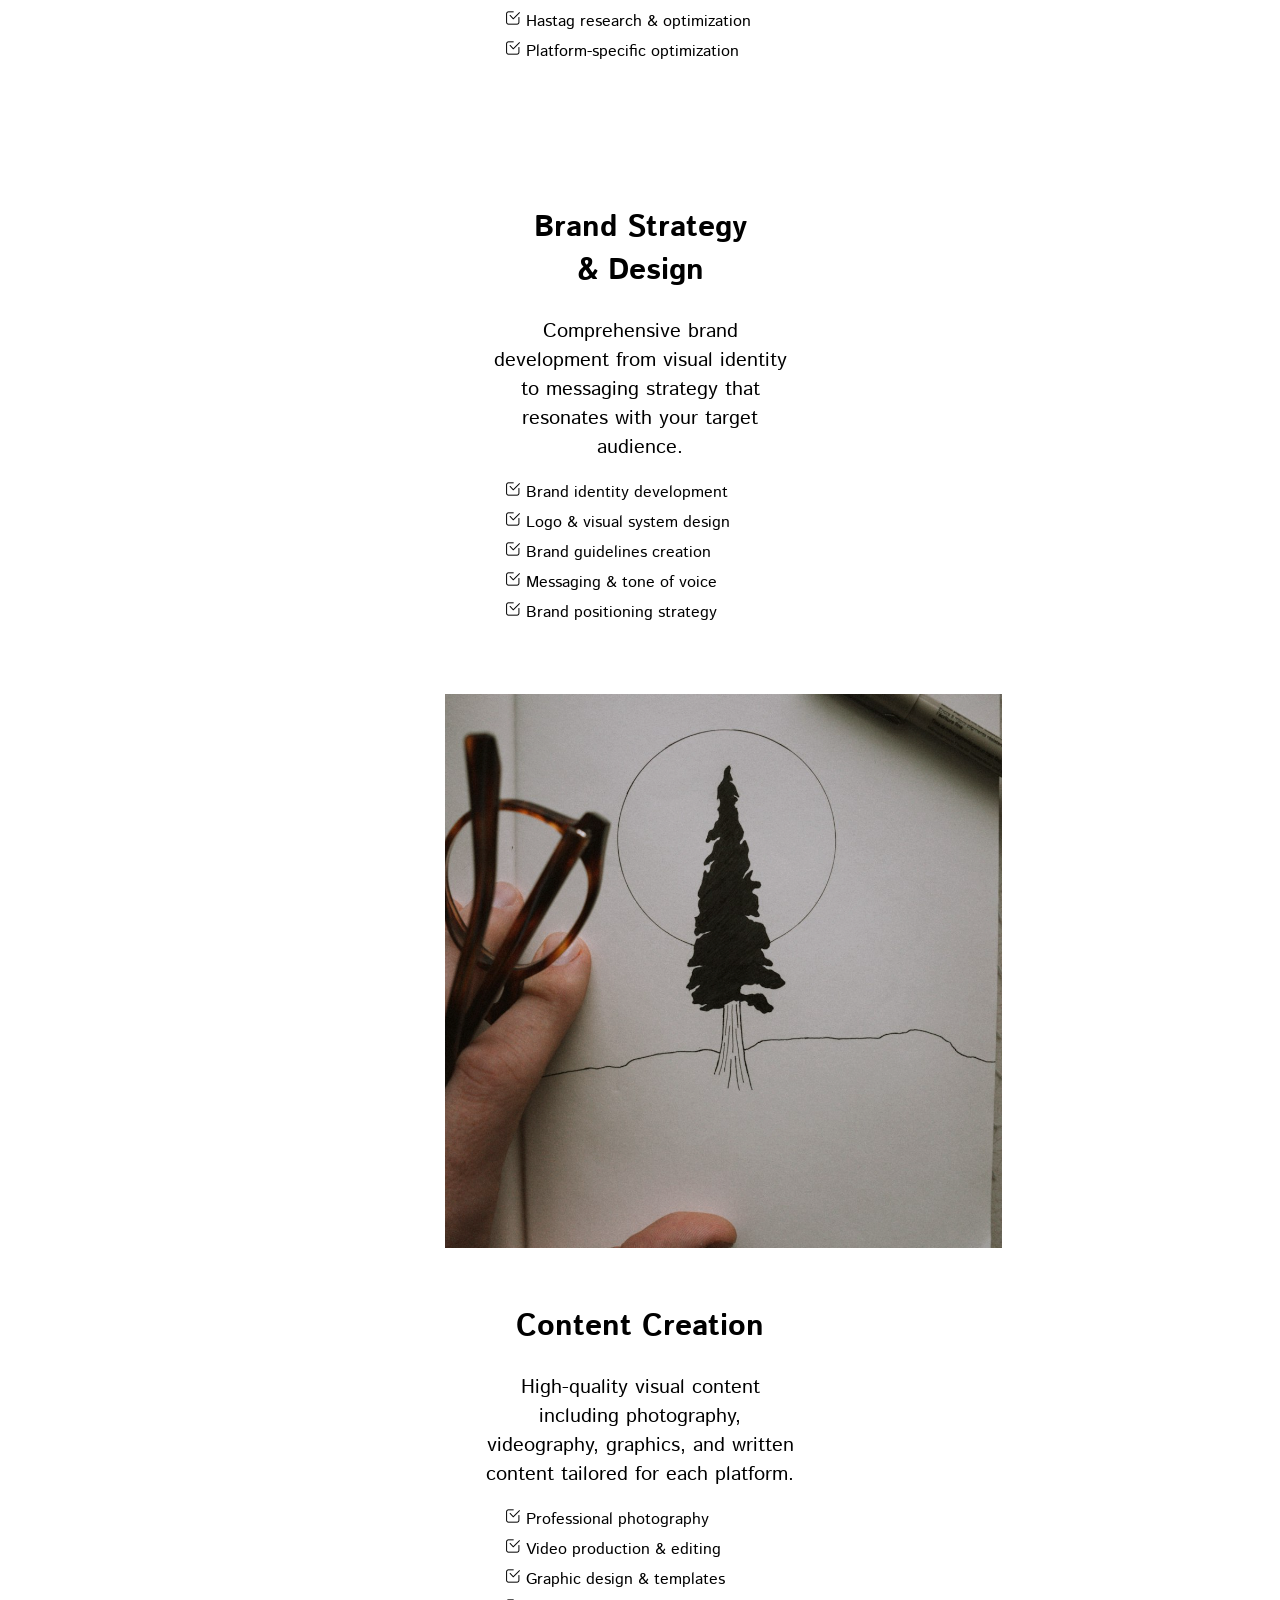
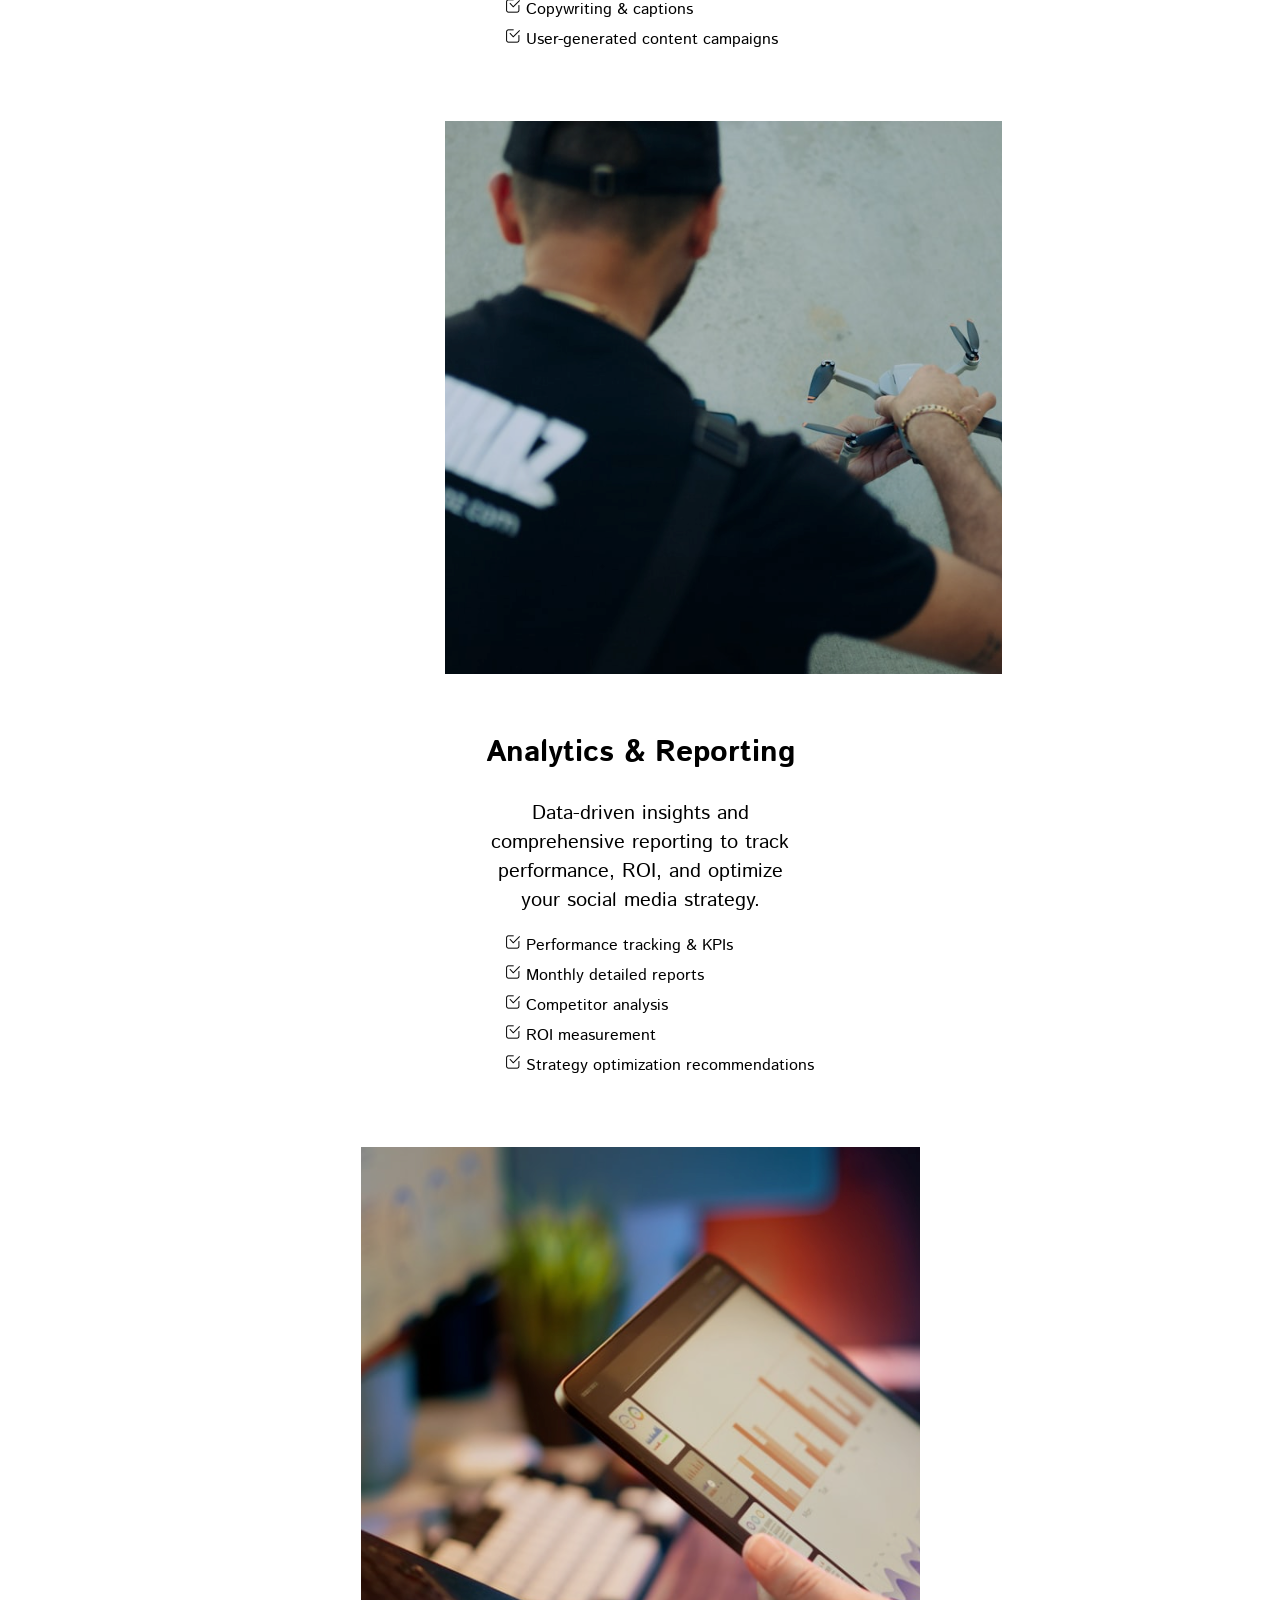
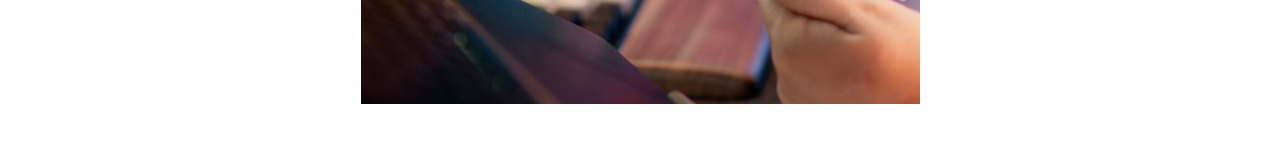
==== commit 1e222051: "x" ====
--- a/index.html
+++ b/index.html
@@ -36,6 +36,7 @@
             <a href="#" class="hidden--lg nav--menu">
                 <img src="./Assets/menu-icon.svg" alt="menu icon"></a>
         </div>
+        
         </nav>
     </header>
     <main>
@@ -138,13 +139,7 @@
             </div>
 
             <div class="section--whatwedo--contents">
-                <div class="section--whatwedo--photo">
-                    <picture>
-                        <source media="(width < 728px)" srcset="./Assets/wwd-photo-2-sm.png" />
-                        <source media="(width > 728.98px)" srcset="./Assets/wwd-photo-2-md-lg.png" />
-                        <img src="./Assets/wwd-photo-2-md-lg.png" alt="A photo about branding strategies" />
-                    </picture>
-                </div>
+                
                 <div class="section--whatwedo--text">
                     <h2>Brand Strategy<br> & Design</h2>
                     <p>Comprehensive brand development from visual identity to messaging strategy that resonates with your target audience.</p>
@@ -156,6 +151,13 @@
                         <li><img src="./Assets/list-icon.svg" alt="list icon"> Brand positioning strategy</li>
                     </ul>
                 </div>
+                <div class="section--whatwedo--photo">
+                    <picture>
+                        <source media="(width < 728px)" srcset="./Assets/wwd-photo-2-sm.png" />
+                        <source media="(width > 728.98px)" srcset="./Assets/wwd-photo-2-md-lg.png" />
+                        <img src="./Assets/wwd-photo-2-md-lg.png" alt="A photo about branding strategies" />
+                    </picture>
+                </div>
                 
                 
             </div>
@@ -183,13 +185,7 @@
                 
             </div>
             <div class="section--whatwedo--contents">
-                    <div >
-                        <picture>
-                        <source media="(width < 728px)" srcset="./Assets/wwd-photo-4-sm.png" />
-                        <source media="(width > 728.98px)" srcset="./Assets/wwd-photo-4-md-lg.png" />
-                        <img src="./Assets/wwd-photo-4-md-lg.png" alt="A photo about analytics" />
-                    </picture>
-                    </div>
+                    
                     <div class="section--whatwedo--text">
                         <h2>Analytics & Reporting</h2>
                         <p>Data-driven insights and comprehensive reporting to track performance, ROI, and optimize your social media
@@ -202,6 +198,13 @@
                         <li><img src="./Assets/list-icon.svg" alt="list icon"> Strategy optimization recommendations</li>
                     </ul>
                 </div>
+                <div >
+                        <picture>
+                        <source media="(width < 728px)" srcset="./Assets/wwd-photo-4-sm.png" />
+                        <source media="(width > 728.98px)" srcset="./Assets/wwd-photo-4-md-lg.png" />
+                        <img src="./Assets/wwd-photo-4-md-lg.png" alt="A photo about analytics" />
+                    </picture>
+                    </div>
             </div>
     </section>
   
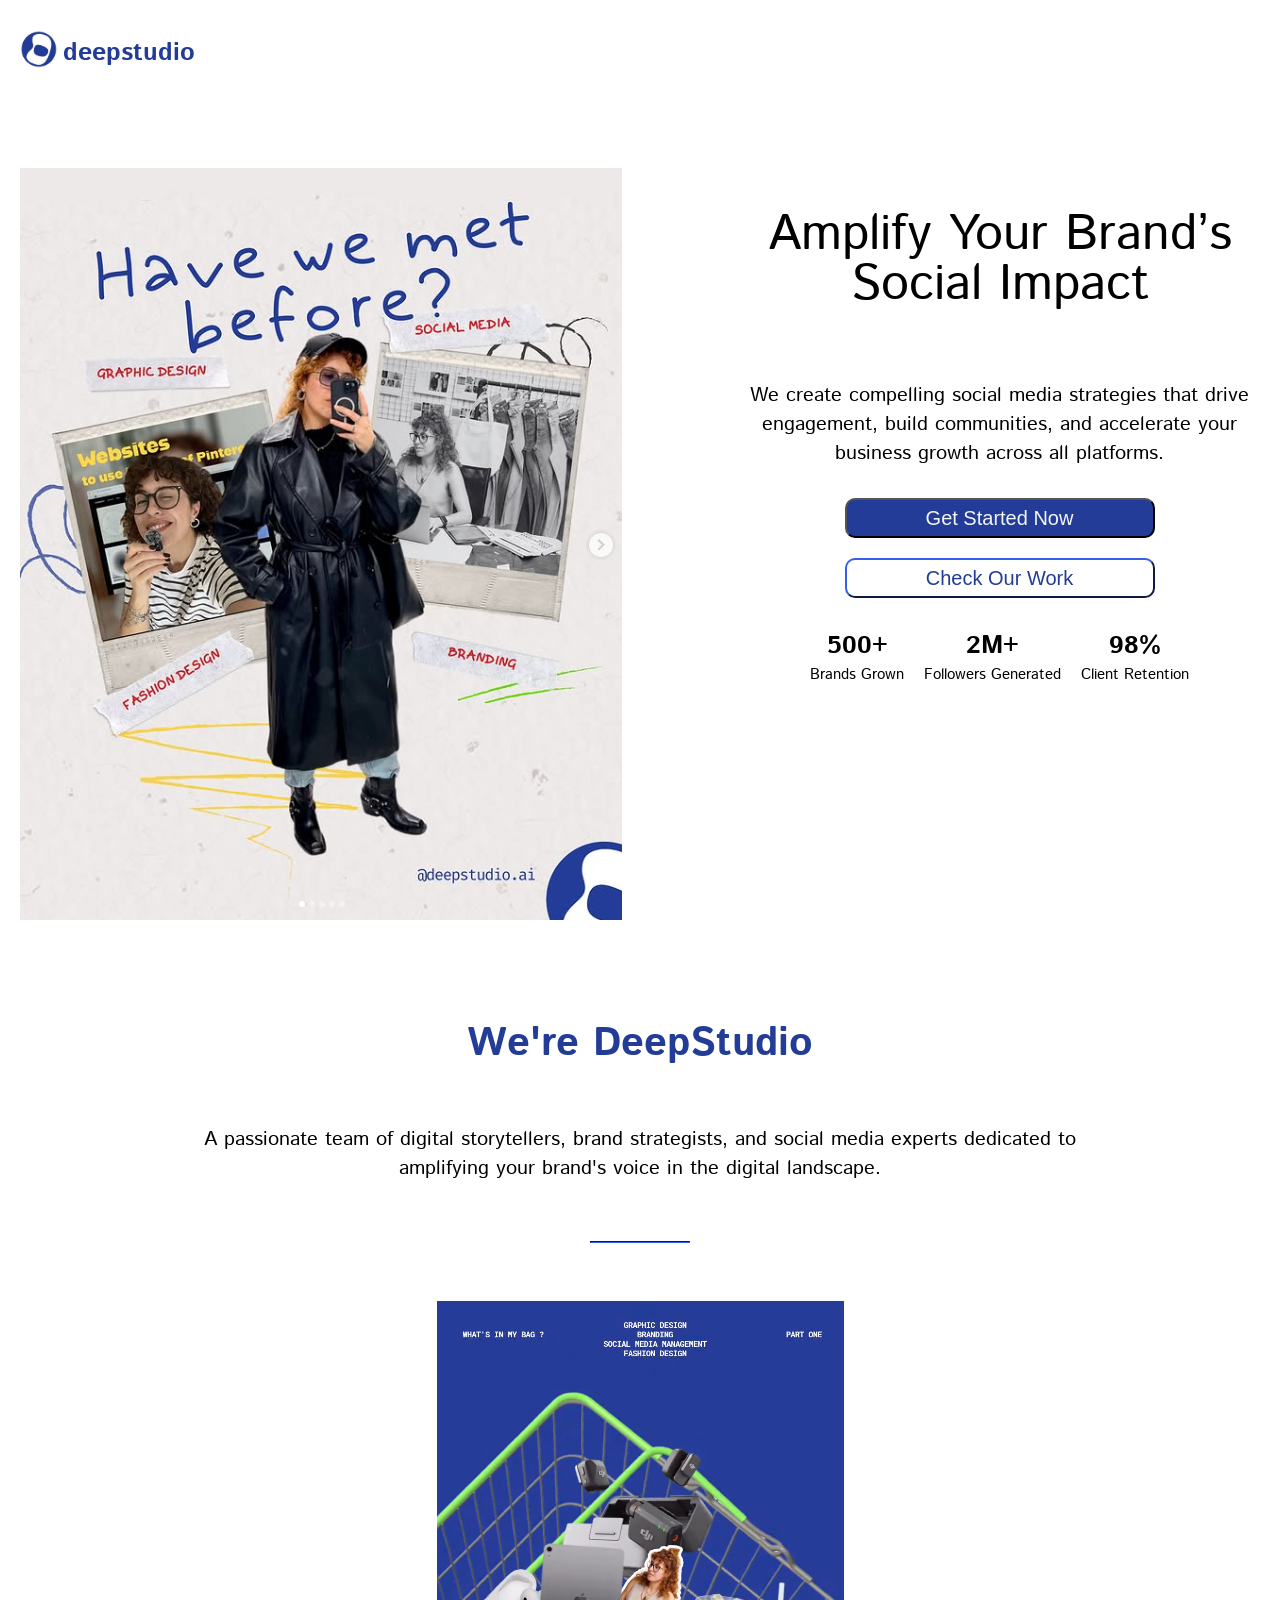
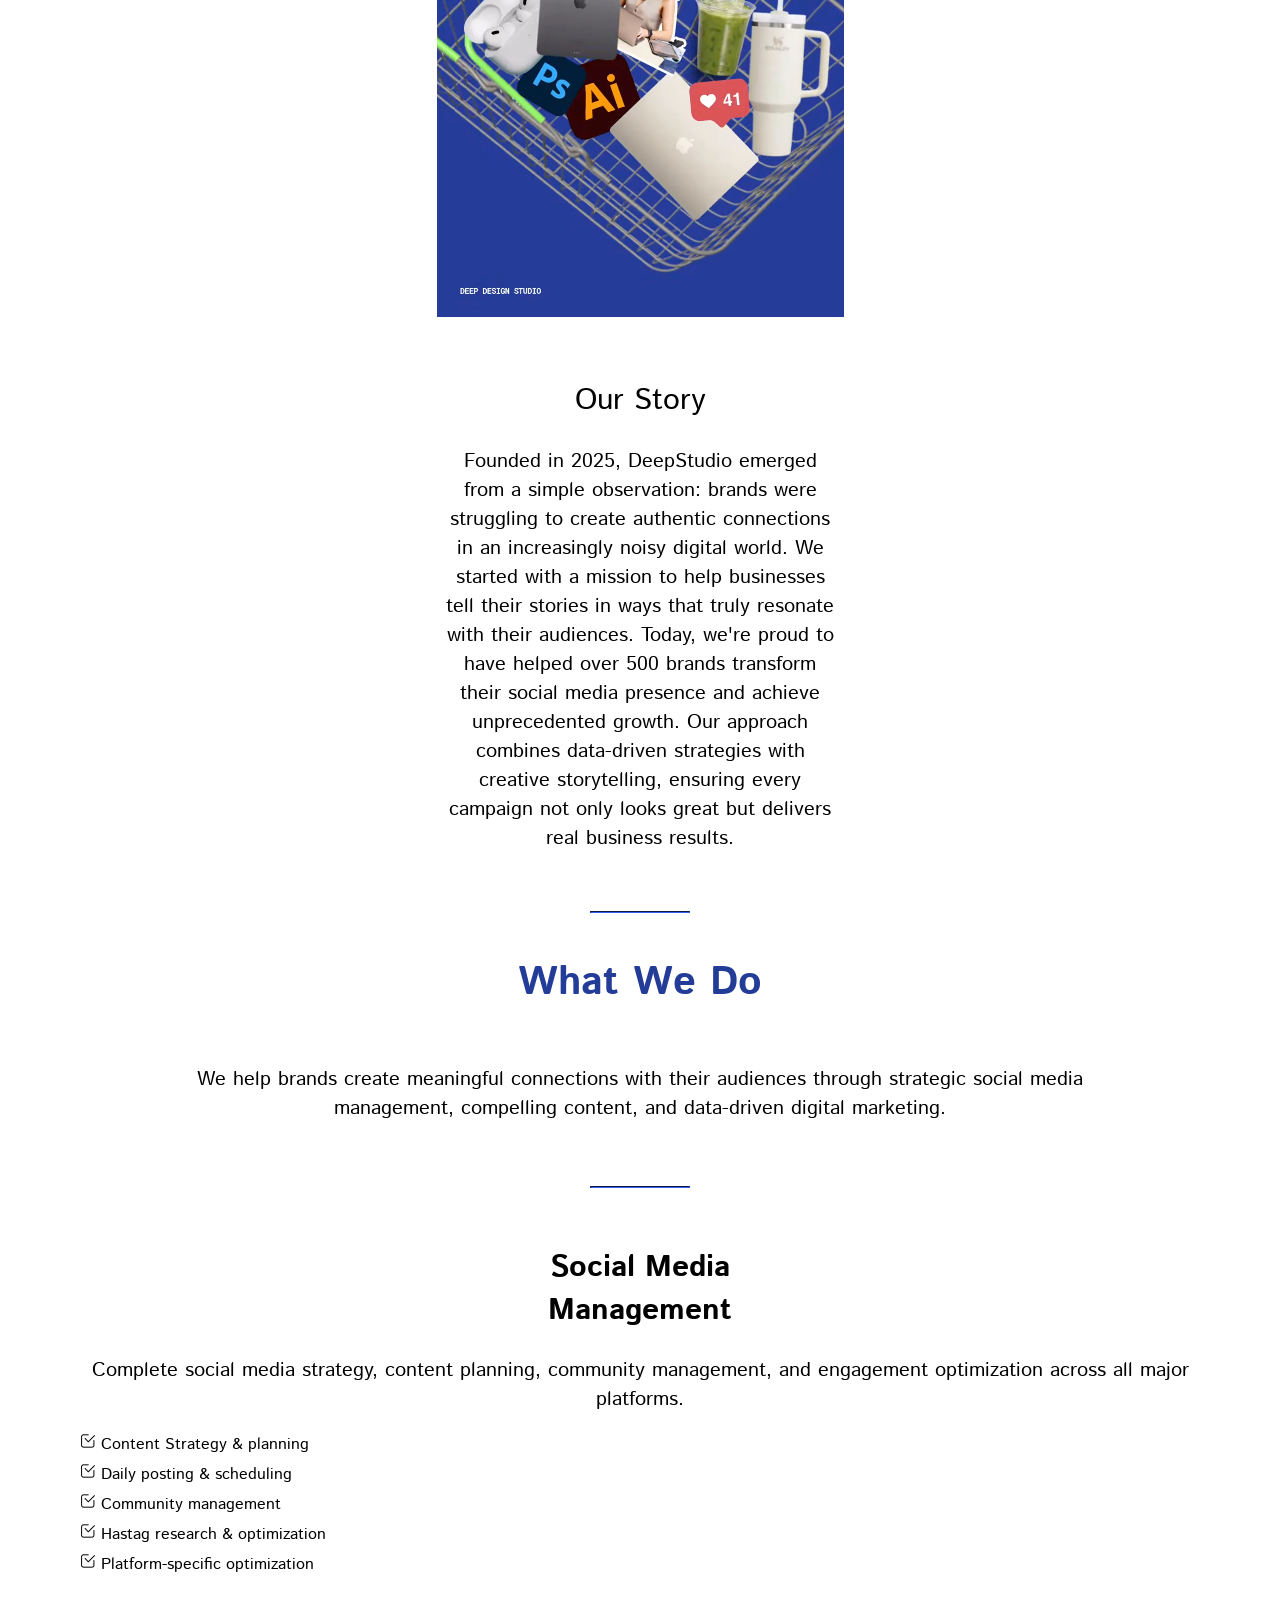
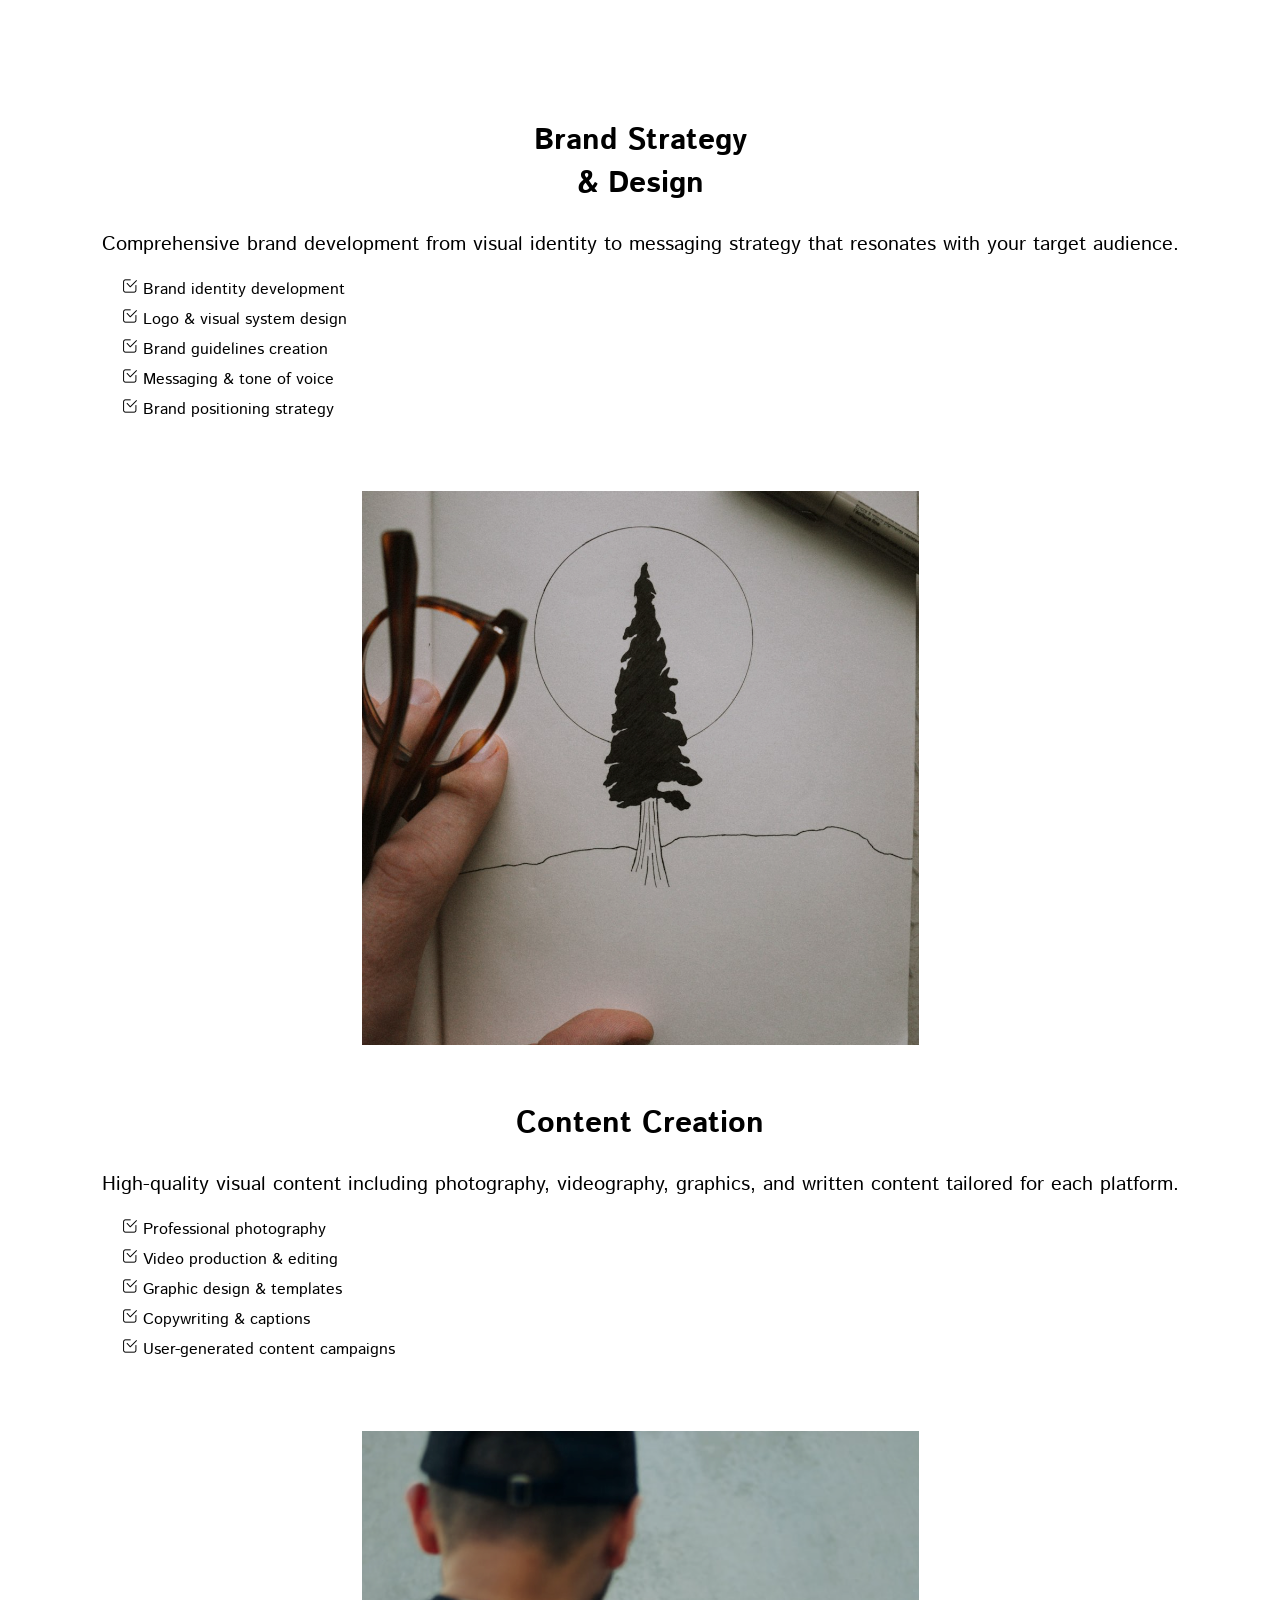
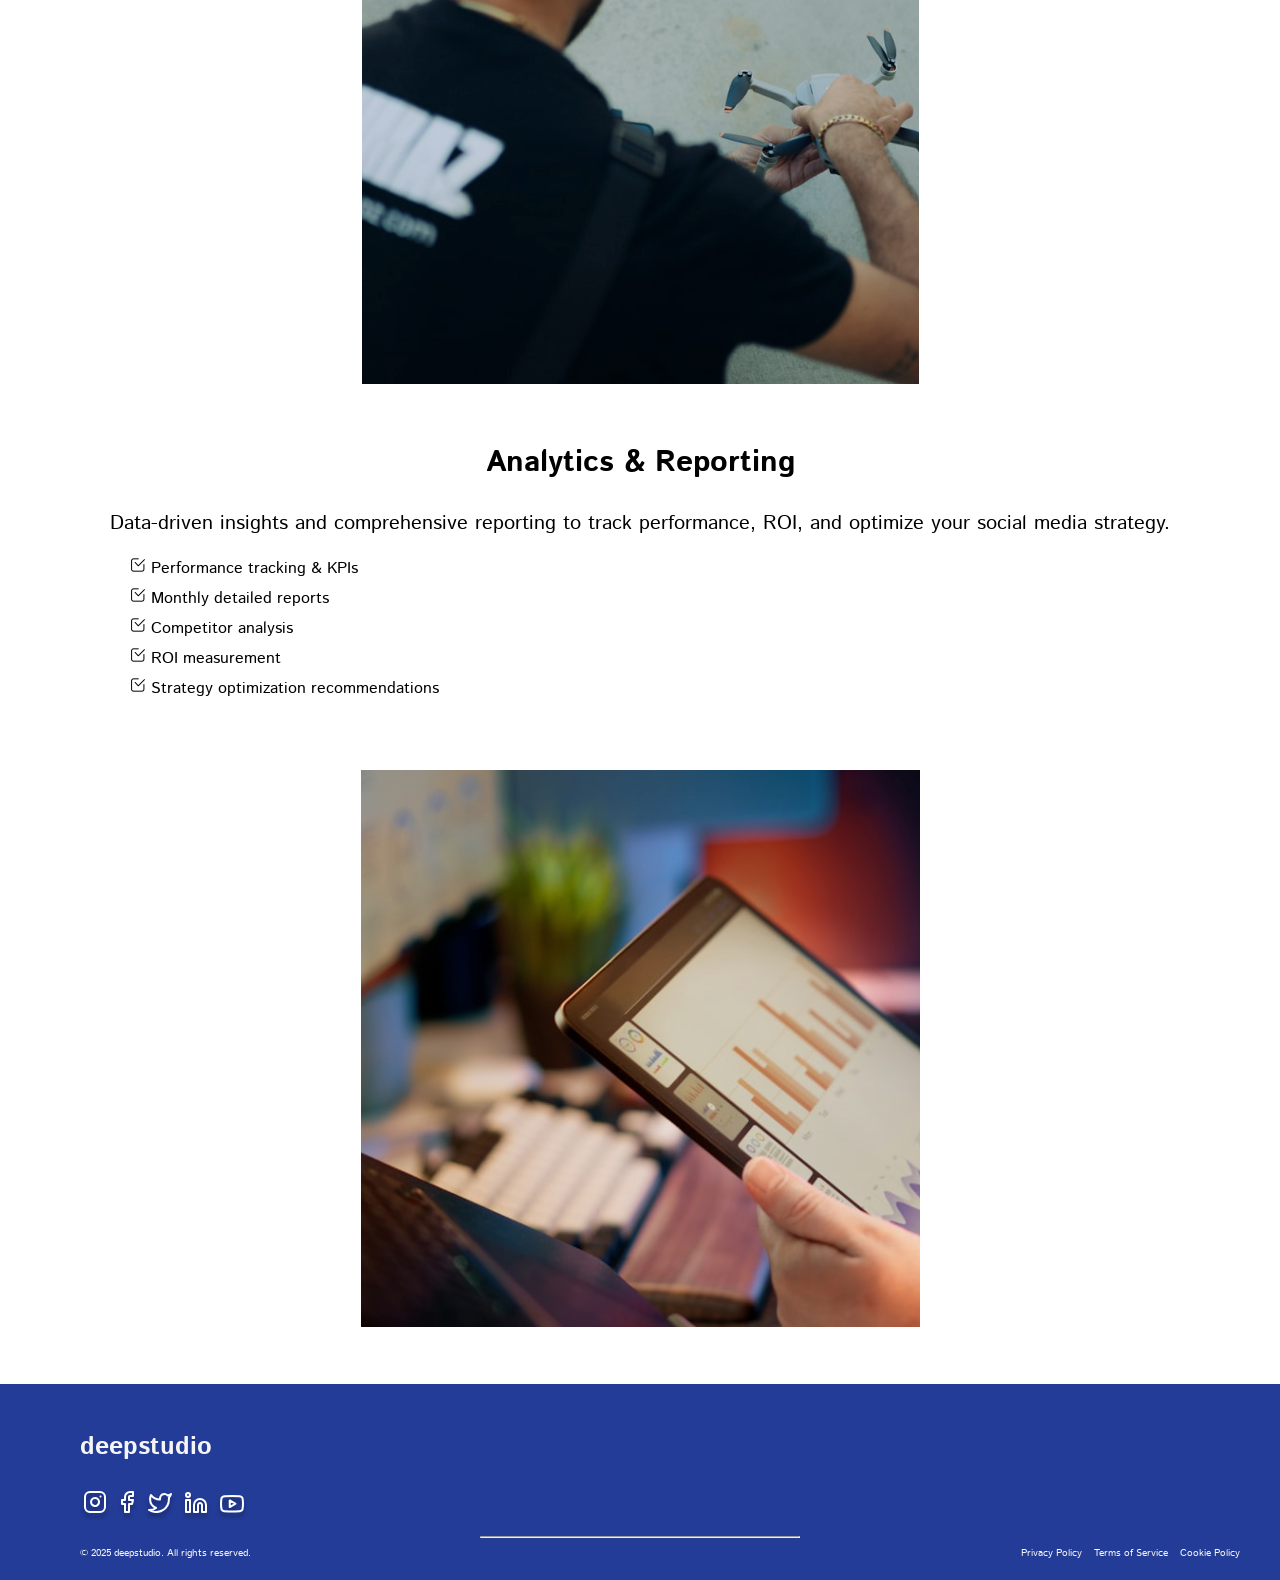
==== commit 899a0966: "x" ====
--- a/index.html
+++ b/index.html
@@ -210,7 +210,7 @@
   
         
     </main>
-    <footer class="hidden--sm hidden--md">
+    <footer>
         <div class="footer--top">
             <div class="footer--logo">
                 <p>deepstudio</p>
@@ -227,19 +227,19 @@
                 </div>
             </div>
     
-            <div class="column">
+            <div class="column hidden--sm hidden--md">
                 <p>What we do</p>
                 <a href="#">Social Media Management</a>
                 <a href="#">Brand Design</a>
                 <a href="#">Influencer Marketing</a>
             </div>
-            <div class="column">
+            <div class="column hidden--sm hidden--md">
                 <p>Company</p>
                 <a href="#">About us</a>
                 <a href="#">Our Team</a>
                 <a href="#">Blog</a>
             </div>
-            <div class="column">
+            <div class="column hidden--sm hidden--md">
                 <p>Contact</p>
                 <a href="#"><img src="./Assets/email-icon.svg" alt="email icon">hello@deepstudio.com</a>
                 <a href="#"><img src="./Assets/phone-icon.svg" alt="phone icon">+90 (000) 000-0000</a>
@@ -247,9 +247,10 @@
             </div>
         </div>
         <hr>
-        <div class="footer--bottom">
+
+        <div class="footer--bottom ">
             <span>© 2025 deepstudio. All rights reserved.</span>
-            <div>
+            <div class="hidden--sm hidden--md">
                 <a href="#">Privacy Policy</a>
                 <a href="#">Terms of Service</a>
                 <a href="#">Cookie Policy</a>
--- a/styles.css
+++ b/styles.css
@@ -50,12 +50,6 @@
 
 }
 
-/*check the menu*/
-
-
-
-/* check buttons css*/
-
 .btn--primary {
     width: 166px;
     height: 46px;
@@ -70,6 +64,7 @@
     text-align: center;
     cursor: pointer;
 }
+
 
 /*HERO SECTION*/
 
@@ -197,7 +192,6 @@
     display: flex;
     justify-content: center;
     align-items: center;
-    max-width: var(--site--max-width-sm);
 }
 
 .section--about--right--title {
@@ -208,9 +202,9 @@
 
 .section--about--right--text {
     font-size: 20px;
+    text-align: center;
     max-width: var(--site--max-width-sm);
-    text-align: center;
-    margin:auto 40px; /* why body's margin is not working? */
+    margin: auto 40px; /* why body's margin is not working? */;
 }
 
 /* WHATWEDO SECTION*/
@@ -219,6 +213,7 @@
     display: flex;
     flex-direction: column;
     align-items: center;
+    margin-bottom: 50px;
 }
 
 .section--whatwedo>h2 {
@@ -244,7 +239,6 @@
     flex-direction: column;
     justify-content: center;
     align-items: center;
-    max-width: var(--site--max-width-sm);
     gap: 50px;
 }
 
@@ -256,7 +250,6 @@
 
 .section--whatwedo--text>p{
     font-size: 20px;
-    max-width: var(--site--max-width-sm);
     text-align: center;
     margin: auto 40px;
 }
@@ -267,9 +260,7 @@
     margin-left: 20px;
 }
 
-.section--whatwedo--photo {
-    width: var(--site--max-width-sm);
-}
+
 /*check this*/
 
 /*PROJECTS SECTION*/
@@ -348,7 +339,35 @@
     display: none;
 }
 
-
+footer {
+    display: flex;
+    flex-direction: column;
+    color: var(--color--white);
+    background-color: var(--color--navy);
+    margin: 0 -20px -30px -20px;
+}
+
+.footer--logo {
+    margin: auto 40px;
+}
+.footer--logo>p {
+    font-size: 25px;
+    font-weight: bold;
+}
+
+.footer--logo>a {
+    width: 24px;
+    height: 24px;
+}
+
+footer>hr {
+    width: 320px;
+}
+
+.footer--bottom>span{
+    font-size: 10px;
+    margin: auto 40px;
+}
 
 @media all and (min-width:768.98px) and (max-width:1024px){
     .hidden--md {
@@ -383,6 +402,7 @@
 }
 
 
+
 .hero-context {
     display: flex;
     flex-direction: row;
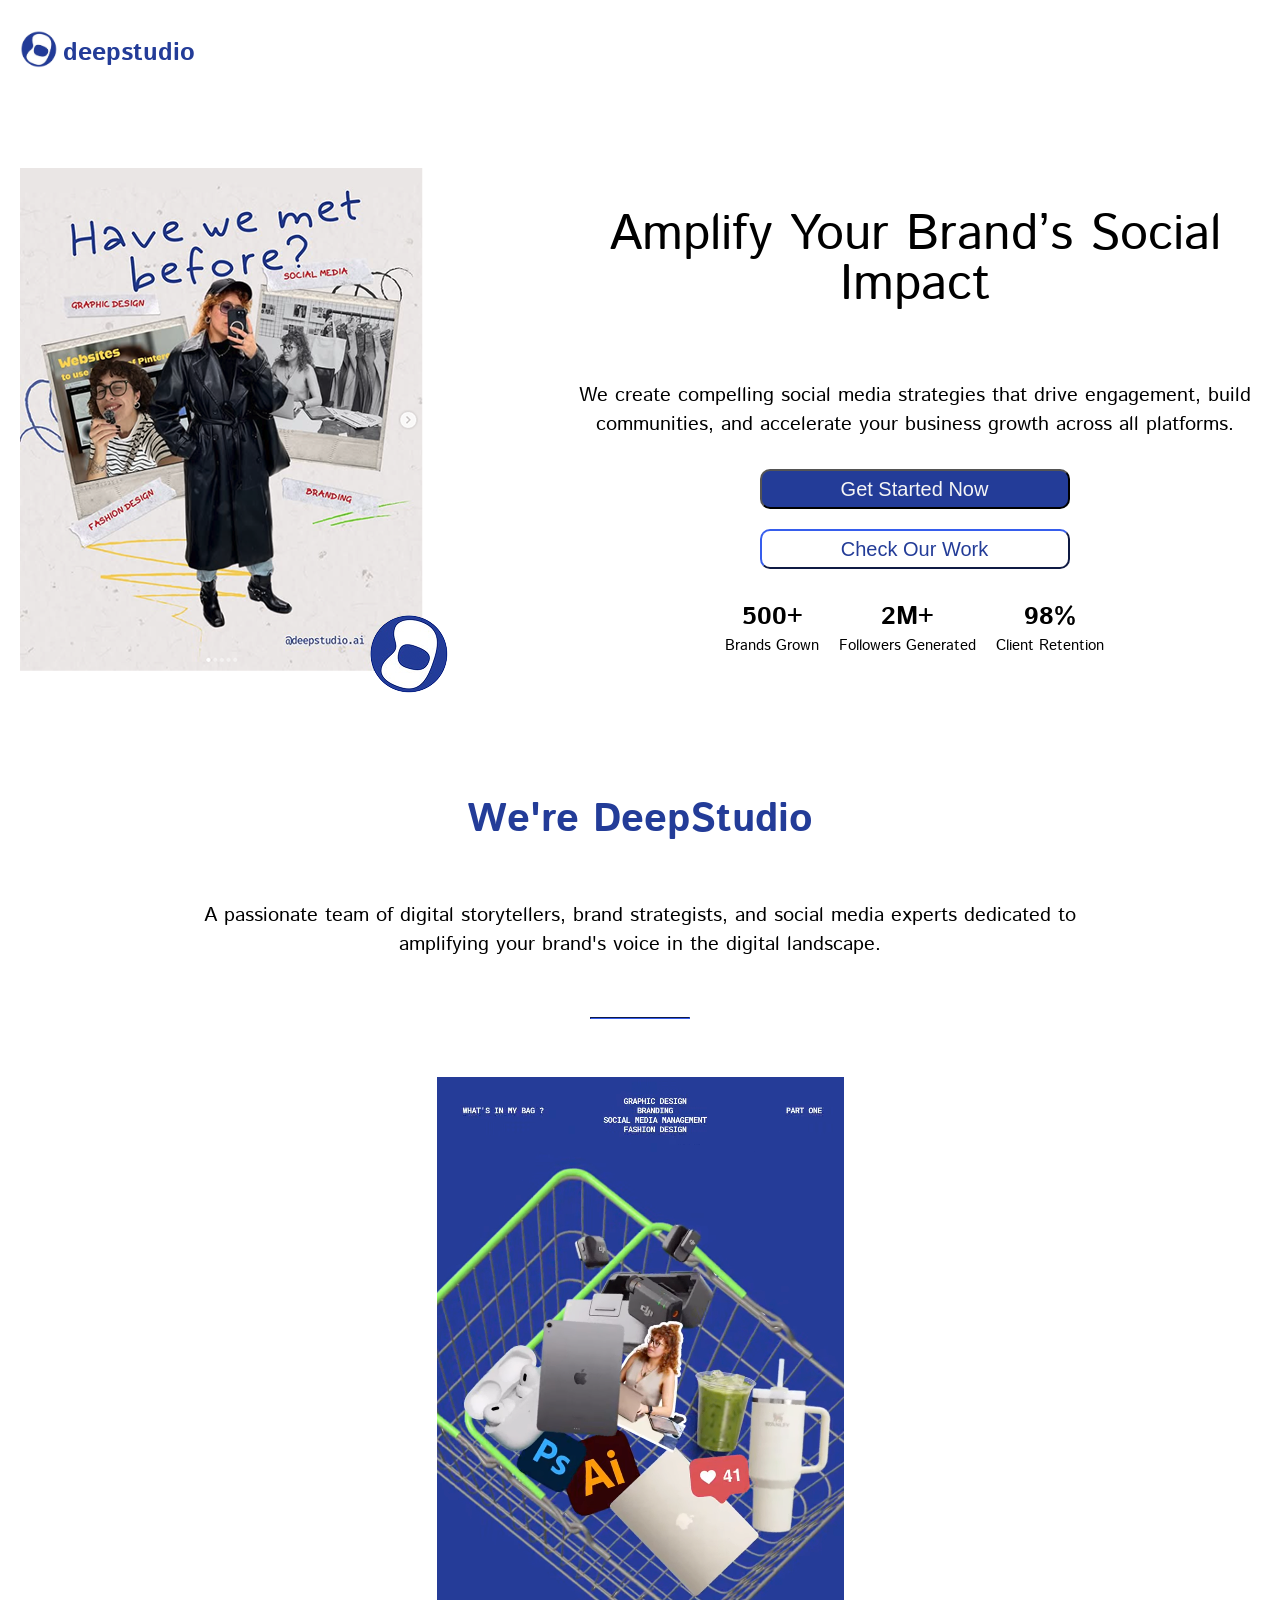
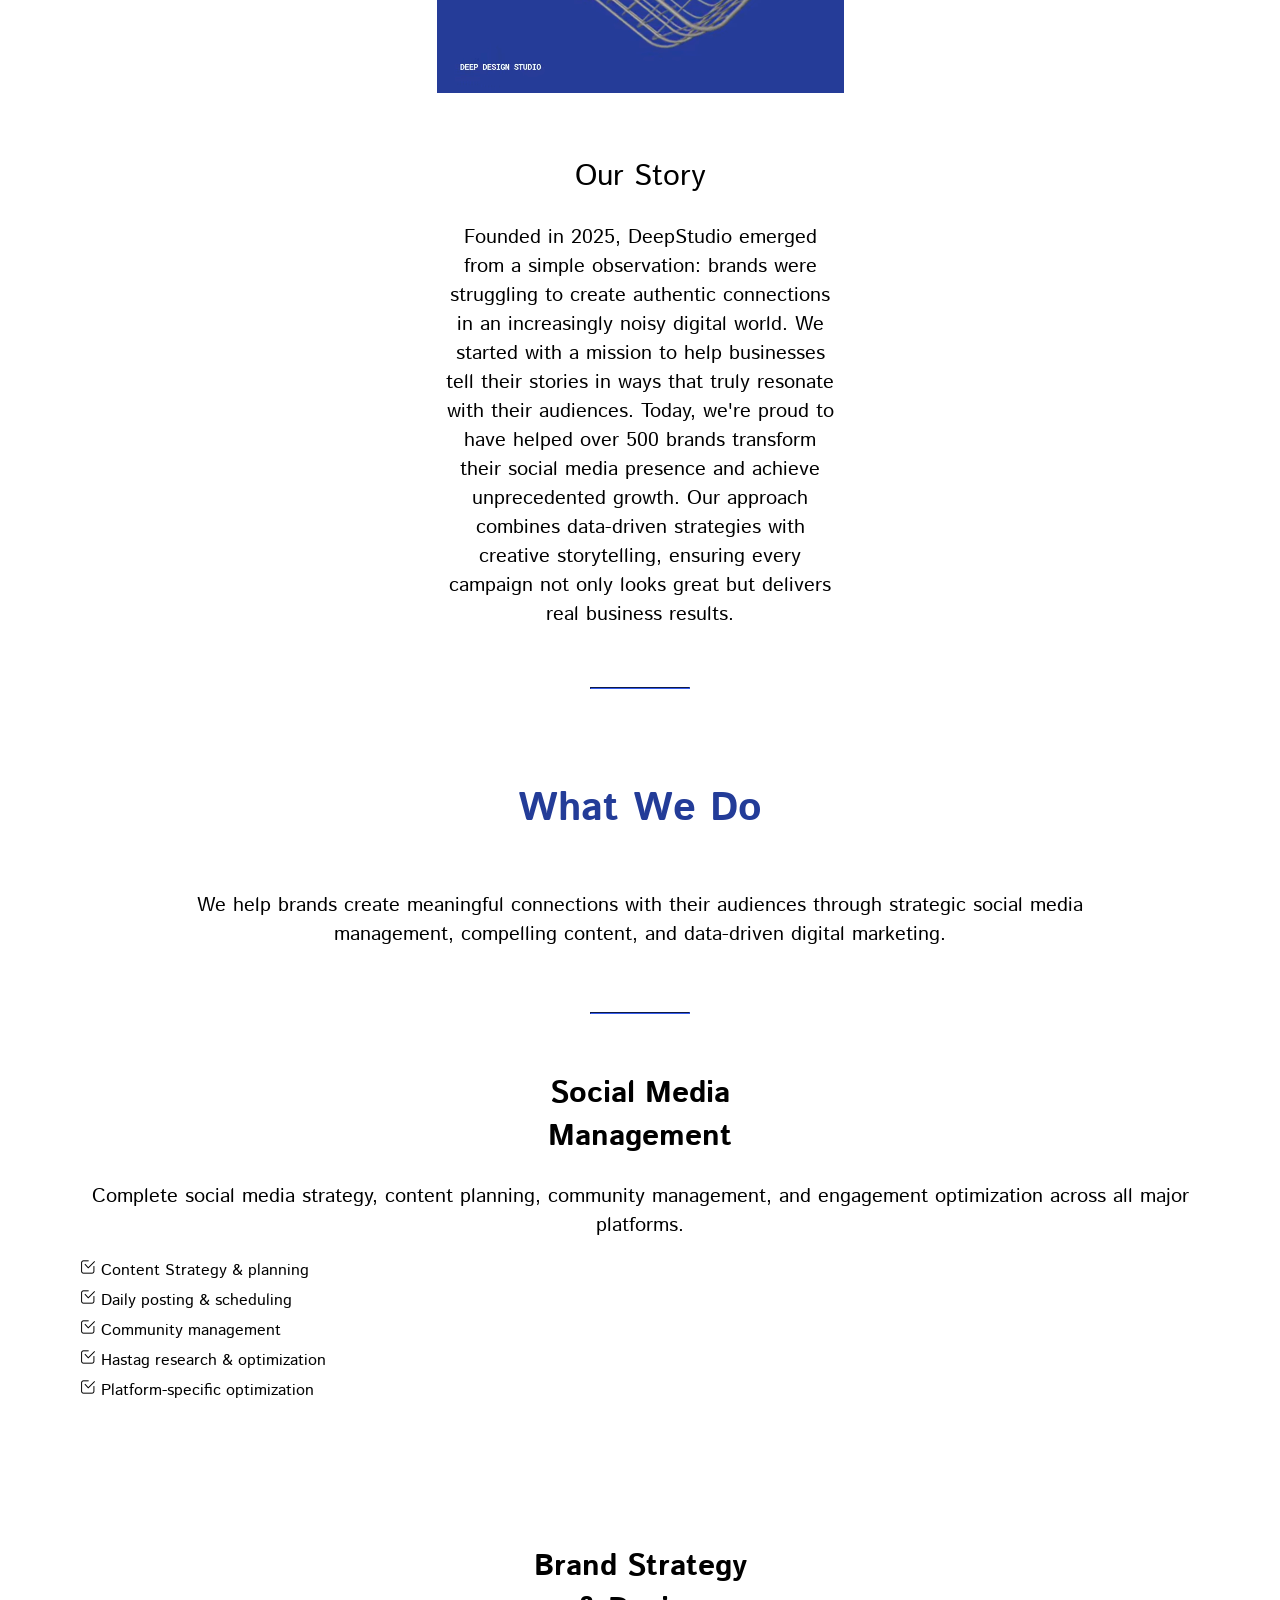
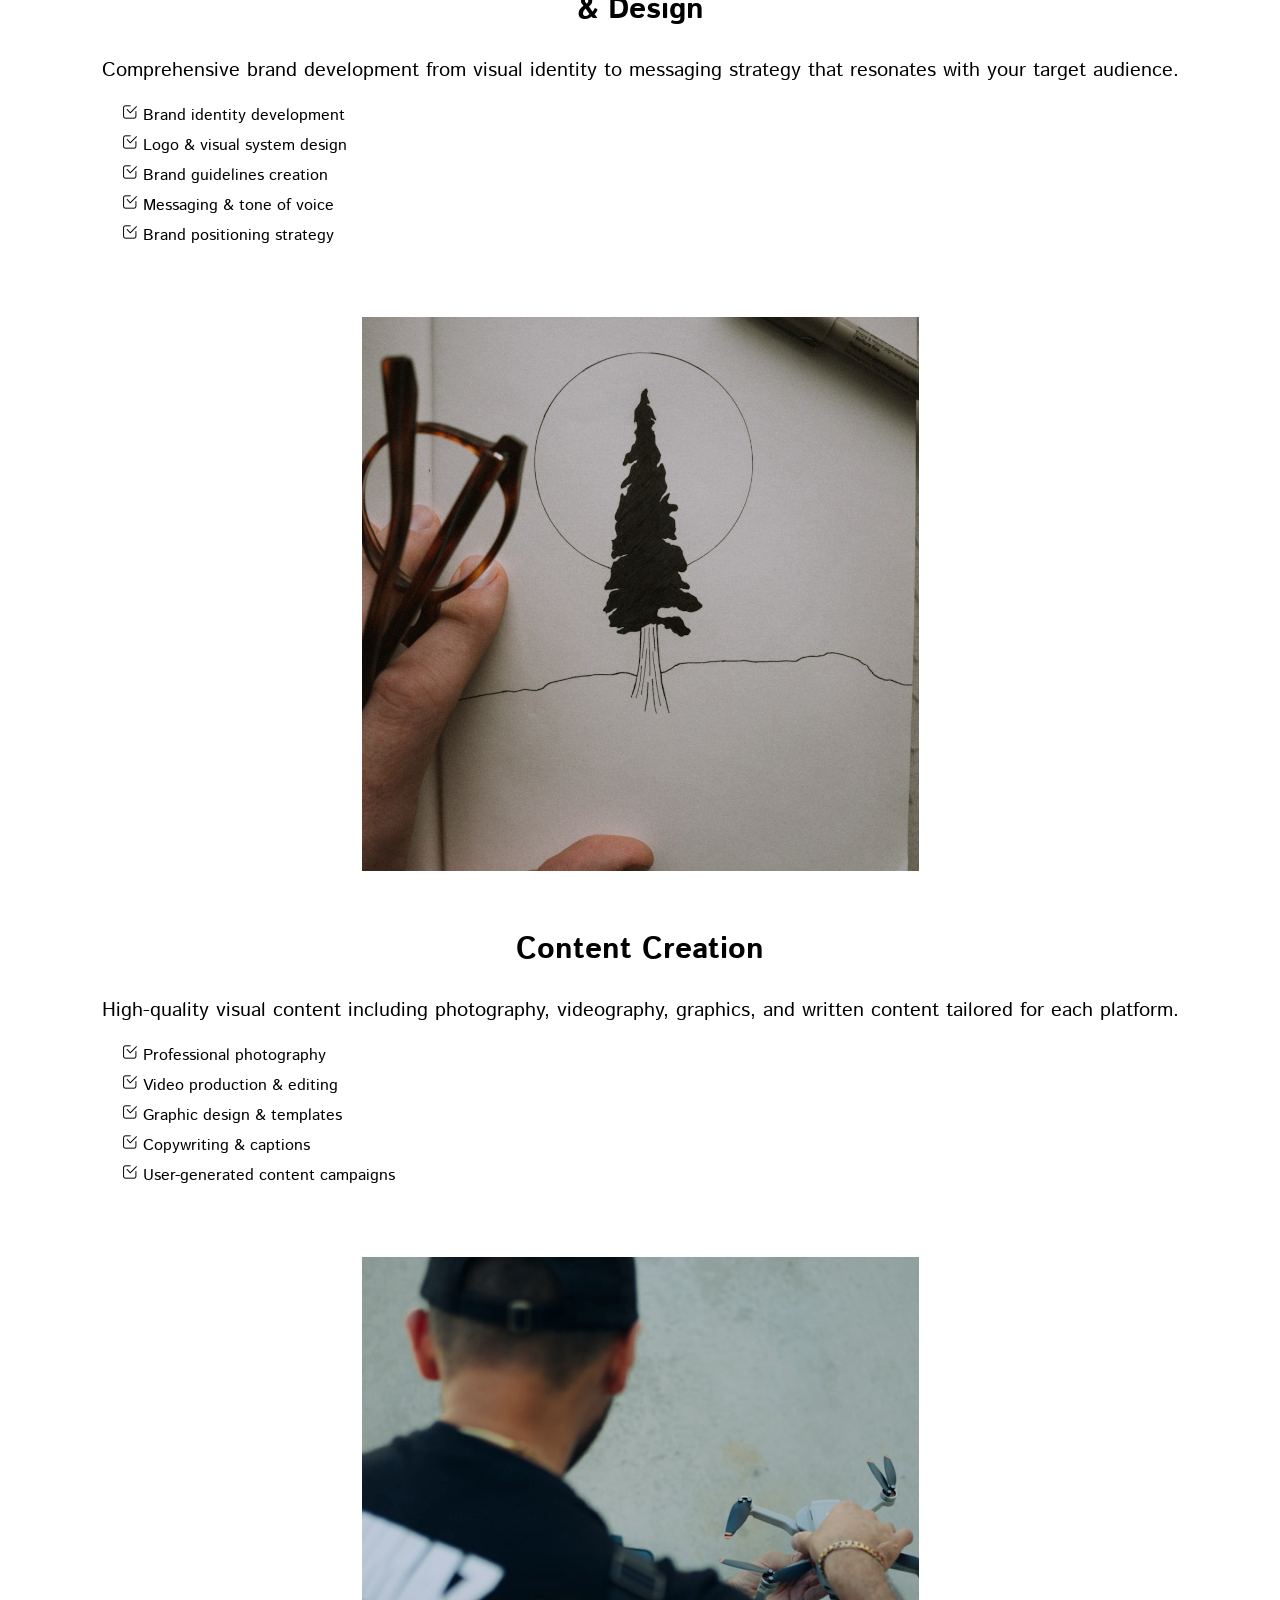
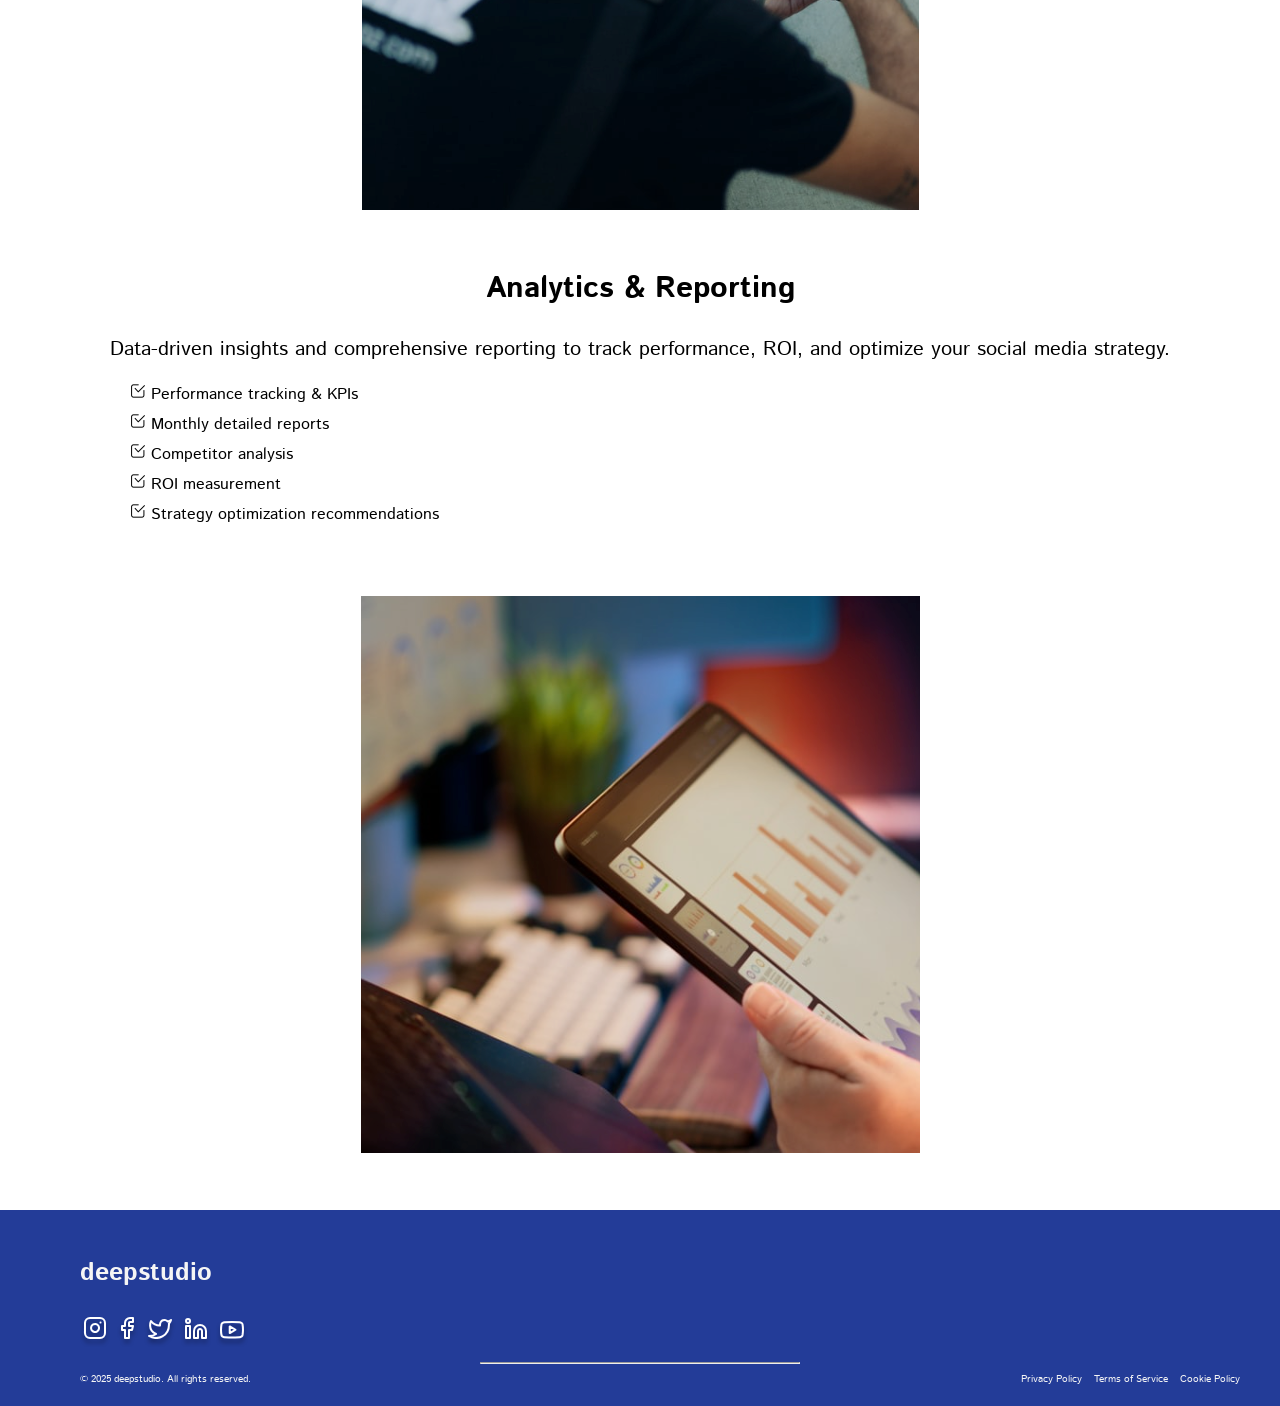
==== commit 9e902cd5: "x" ====
--- a/index.html
+++ b/index.html
@@ -29,7 +29,7 @@
             </div>
             <div class="navbar--btn">
                 
-                <a href="contact.html" class="btn--primary hidden--sm hidden--md" target="_parent">Contact</a>
+                <a href="contact.html" class="btn--primary hidden--sm" target="_parent">Contact</a>
             </div>
 
         <div>
@@ -89,8 +89,8 @@
                 <div>
             
                 <picture>
-                        <source media="(width < 728px)" srcset="./Assets/about-photo-sm.png" />
-                        <source media="(width > 728.98px)" srcset="./Assets/about-photo-md-lg.png" />
+                        <source media="(width < 1024px)" srcset="./Assets/about-photo-sm.png" />
+                        <source media="(width > 1024.98px)" srcset="./Assets/about-photo-md-lg.png" />
                         <img src="./Assets/about-photo-md-lg.png" alt="A photo of the team & the work" />
                     </picture>
             </div>
@@ -130,8 +130,8 @@
                 </div>
                 <div class="section--whatwedo--photo">
                     <picture>
-                        <source media="(width < 728px)" srcset="./Assets/wwd-photo-1-sm.png" />
-                        <source media="(width > 728.98px)" srcset="./Assets/wwd-photo-1-md-lg.png" />
+                        <source media="(width < 1024px)" srcset="./Assets/wwd-photo-1-sm.png" />
+                        <source media="(width > 1024.98px)" srcset="./Assets/wwd-photo-1-md-lg.png" />
                         <img src="./Assets/wwd-photo-1-md-lg.png" alt="Facebook page on mobile" />
                     </picture>
                 </div>
@@ -153,8 +153,8 @@
                 </div>
                 <div class="section--whatwedo--photo">
                     <picture>
-                        <source media="(width < 728px)" srcset="./Assets/wwd-photo-2-sm.png" />
-                        <source media="(width > 728.98px)" srcset="./Assets/wwd-photo-2-md-lg.png" />
+                        <source media="(width < 1024px)" srcset="./Assets/wwd-photo-2-sm.png" />
+                        <source media="(width > 1024.98px)" srcset="./Assets/wwd-photo-2-md-lg.png" />
                         <img src="./Assets/wwd-photo-2-md-lg.png" alt="A photo about branding strategies" />
                     </picture>
                 </div>
@@ -176,8 +176,8 @@
                 </div>
                 <div class="section--whatwedo--photo">
                     <picture>
-                        <source media="(width < 728px)" srcset="./Assets/wwd-photo-3-sm.png" />
-                        <source media="(width > 728.98px)" srcset="./Assets/wwd-photo-3-md-lg.png" />
+                        <source media="(width < 1024px)" srcset="./Assets/wwd-photo-3-sm.png" />
+                        <source media="(width > 1024.98px)" srcset="./Assets/wwd-photo-3-md-lg.png" />
                         <img src="./Assets/wwd-photo-3-md-lg.png" alt="A photo about content creation" />
                     </picture>
                 </div>
@@ -200,8 +200,8 @@
                 </div>
                 <div >
                         <picture>
-                        <source media="(width < 728px)" srcset="./Assets/wwd-photo-4-sm.png" />
-                        <source media="(width > 728.98px)" srcset="./Assets/wwd-photo-4-md-lg.png" />
+                        <source media="(width < 1024px)" srcset="./Assets/wwd-photo-4-sm.png" />
+                        <source media="(width > 1024.98px)" srcset="./Assets/wwd-photo-4-md-lg.png" />
                         <img src="./Assets/wwd-photo-4-md-lg.png" alt="A photo about analytics" />
                     </picture>
                     </div>
--- a/styles.css
+++ b/styles.css
@@ -155,6 +155,8 @@
     display: flex;
     flex-direction: column;
     align-items: center;
+    margin-top: 50px;
+    margin-bottom: 50px;
 
 }
 
@@ -214,6 +216,8 @@
     flex-direction: column;
     align-items: center;
     margin-bottom: 50px;
+    margin-top: 50px;
+    
 }
 
 .section--whatwedo>h2 {
@@ -282,16 +286,20 @@
     flex-direction: column;
     justify-content: center;
     align-items: center;
-    gap: 30px;
+    gap: 20px;
     width: 100%;
-    margin: 20px auto 75px;
-    max-width: 500px;
+    margin: 20px auto 50px;
+}
+
+form>p {
+    text-align: center;
+    font-size: 20px;
 }
 
 
 .form--row {
     display: flex;
-    flex-direction:row;
+    flex-direction:column;
     gap: 20px;
     
 }
@@ -301,19 +309,7 @@
     flex-direction: column;
 }
 
-.form--group>input {
-    min-width: 240px;
-    width: 100%;
-    max-width: 800px;
-}
-
-
-.form--group>select,
-.form--group>textarea {
-    min-width: 500px; 
-    width: 100%;
-    max-width: 800px; 
-}
+
 .form--group {
     flex: 1;
     display: flex;
@@ -321,7 +317,7 @@
 }
 
 .form--group>label {
-    font-size: 16px;
+    font-size: 20px;
     color: var(--color--navy);
     font-weight: 500;
 }
@@ -335,6 +331,15 @@
     width: 100%;
 }
 
+
+.form--group>input,
+.form--group>select,
+.form--group>textarea {
+    min-width: 300px;
+    width: 100%;
+    max-width: var(--site--max-width-sm);
+}
+
 .hidden--sm {
     display: none;
 }
@@ -374,6 +379,55 @@
         display: none;
     }
 
+    body {
+        margin: 50px 60px;
+    }
+
+    .img--logo {
+    width: 42px;
+    height: 42px;
+
+}
+
+.text--logo {
+    font-size: 30px;
+    font-weight: bold;
+    text-decoration: none;
+    color: var(--color--navy);
+}
+
+.section--about--right--text {
+    font-size: 20px;
+    text-align: center;
+    max-width: var(--site--max-width-md);
+    margin: auto 40px; /* why body's margin is not working? */;
+}
+
+.section--whatwedo--contents {
+    display: flex;
+    flex-direction: column;
+    justify-content: center;
+    align-items: center;
+    gap: 90px;
+}
+.section--whatwedo--text>h2{
+    font-size: 35px;
+    text-align: center;
+    margin-top: 50px;
+}
+
+.section--whatwedo--text>p{
+    font-size: 20px;
+    text-align: center;
+    margin: auto 40px;
+}
+
+.section--whatwedo--text>ul{
+    list-style: none;
+    line-height: 30px;
+    margin-left: 20px;
+}
+
 
 
 
@@ -412,6 +466,19 @@
     margin-bottom: 55px;
 }
 
+.form--group>input {
+    min-width: 240px;
+    width: 100%;
+    max-width: 800px;
+}
+
+
+.form--group>select,
+.form--group>textarea {
+    min-width: 500px; 
+    width: 100%;
+    max-width: 800px; 
+}
 footer {
     display: flex;
     flex-direction: column;
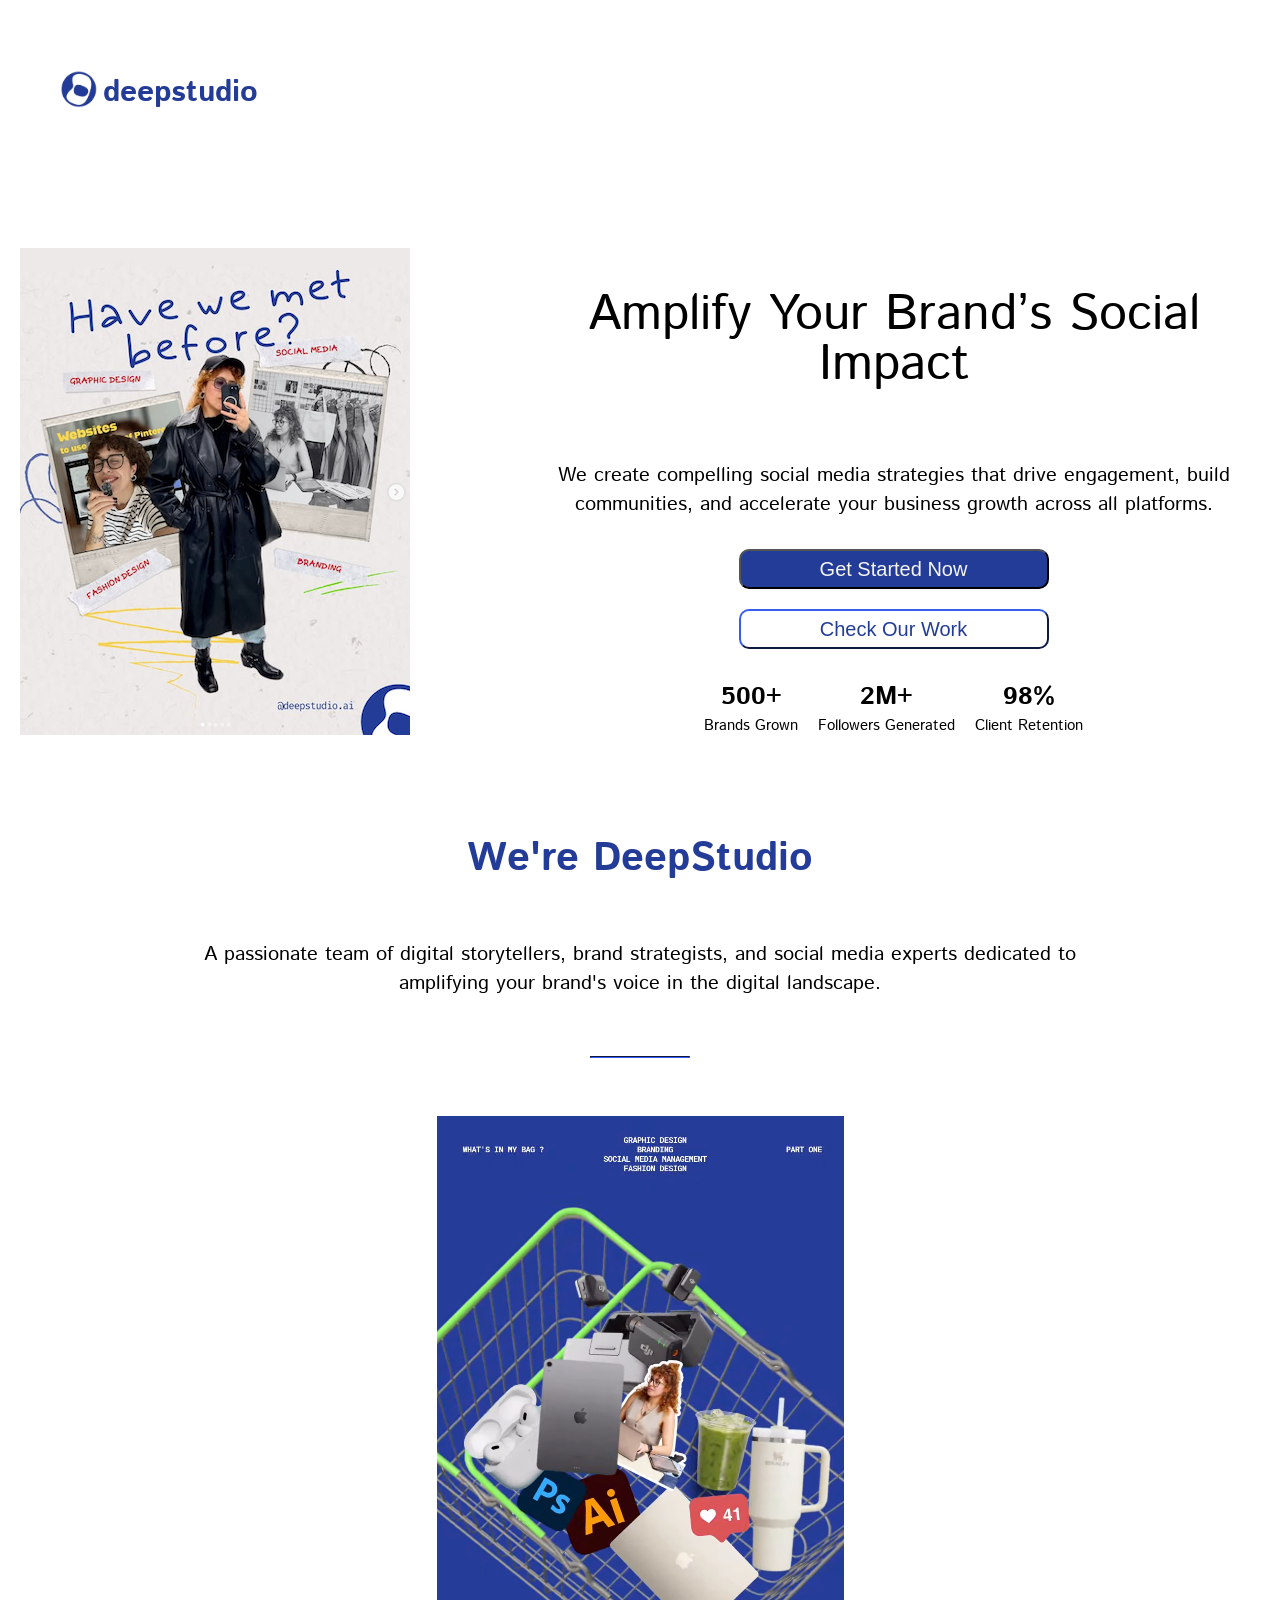
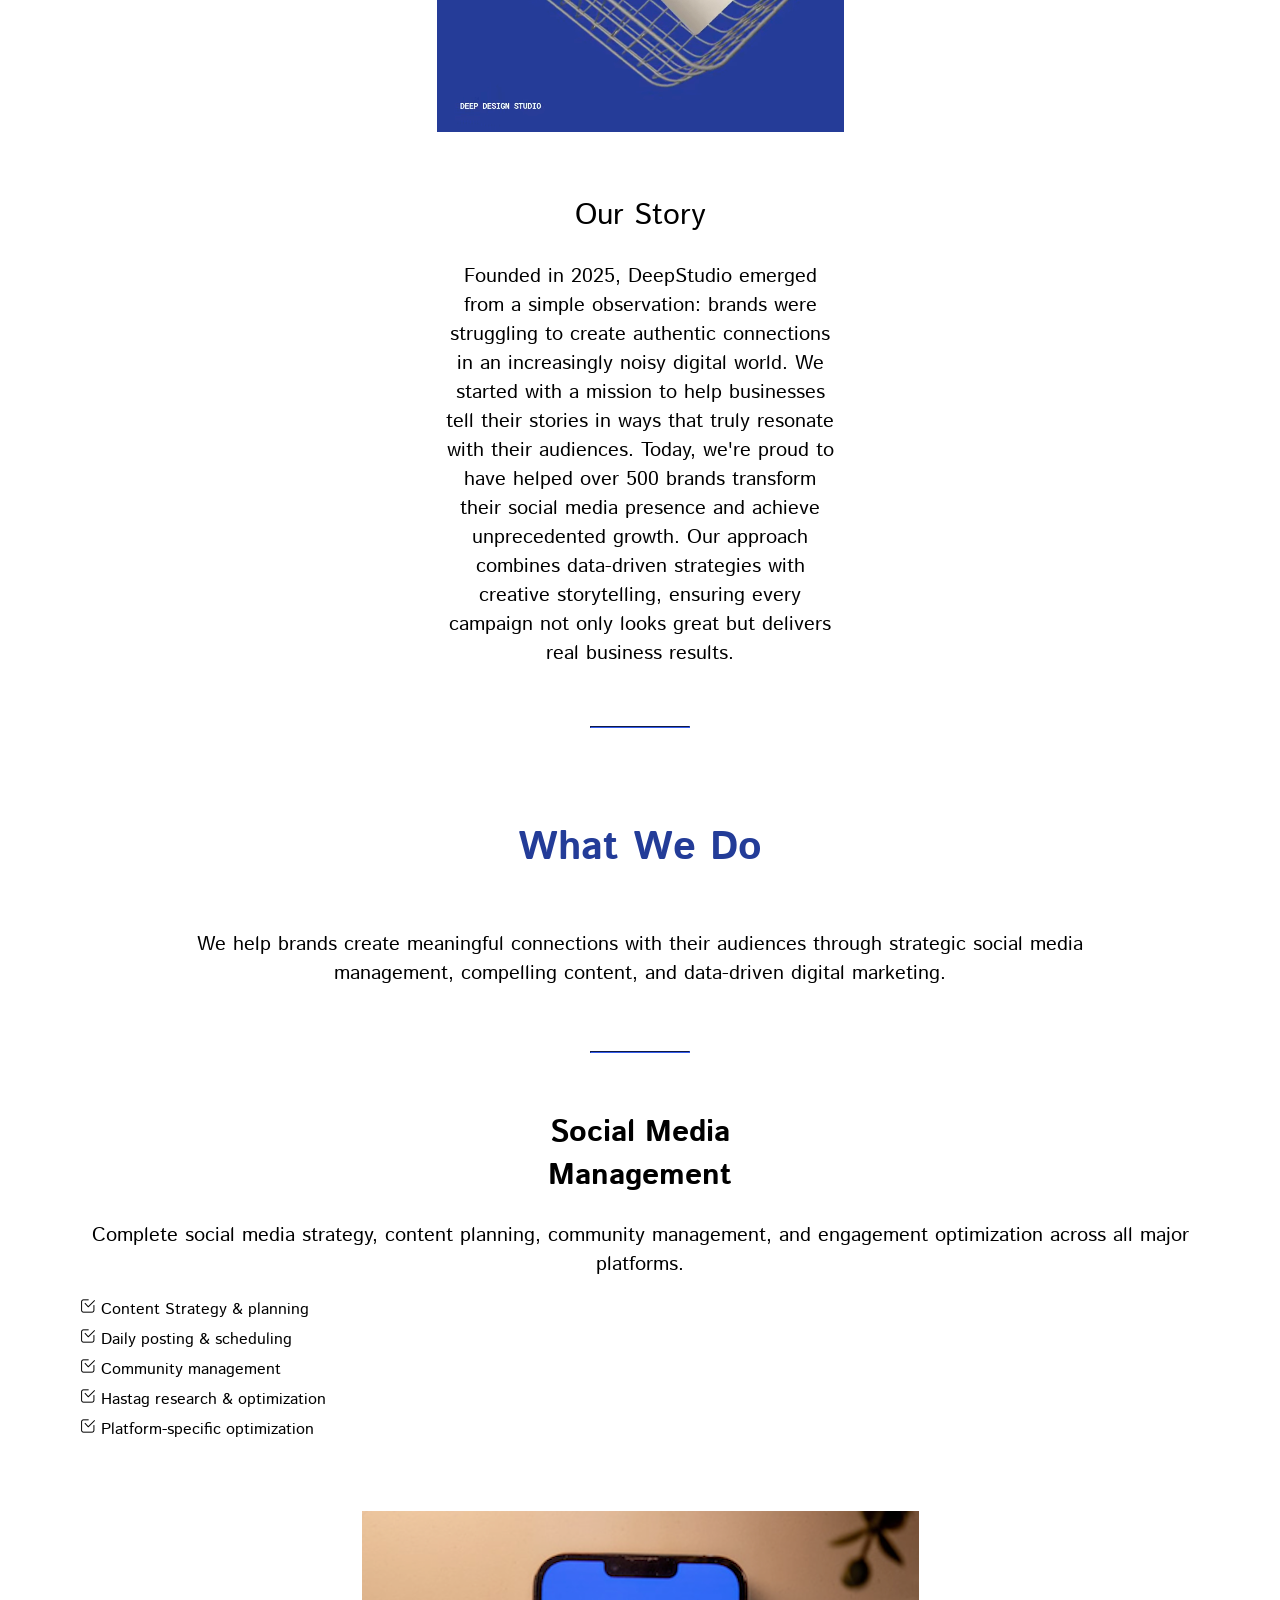
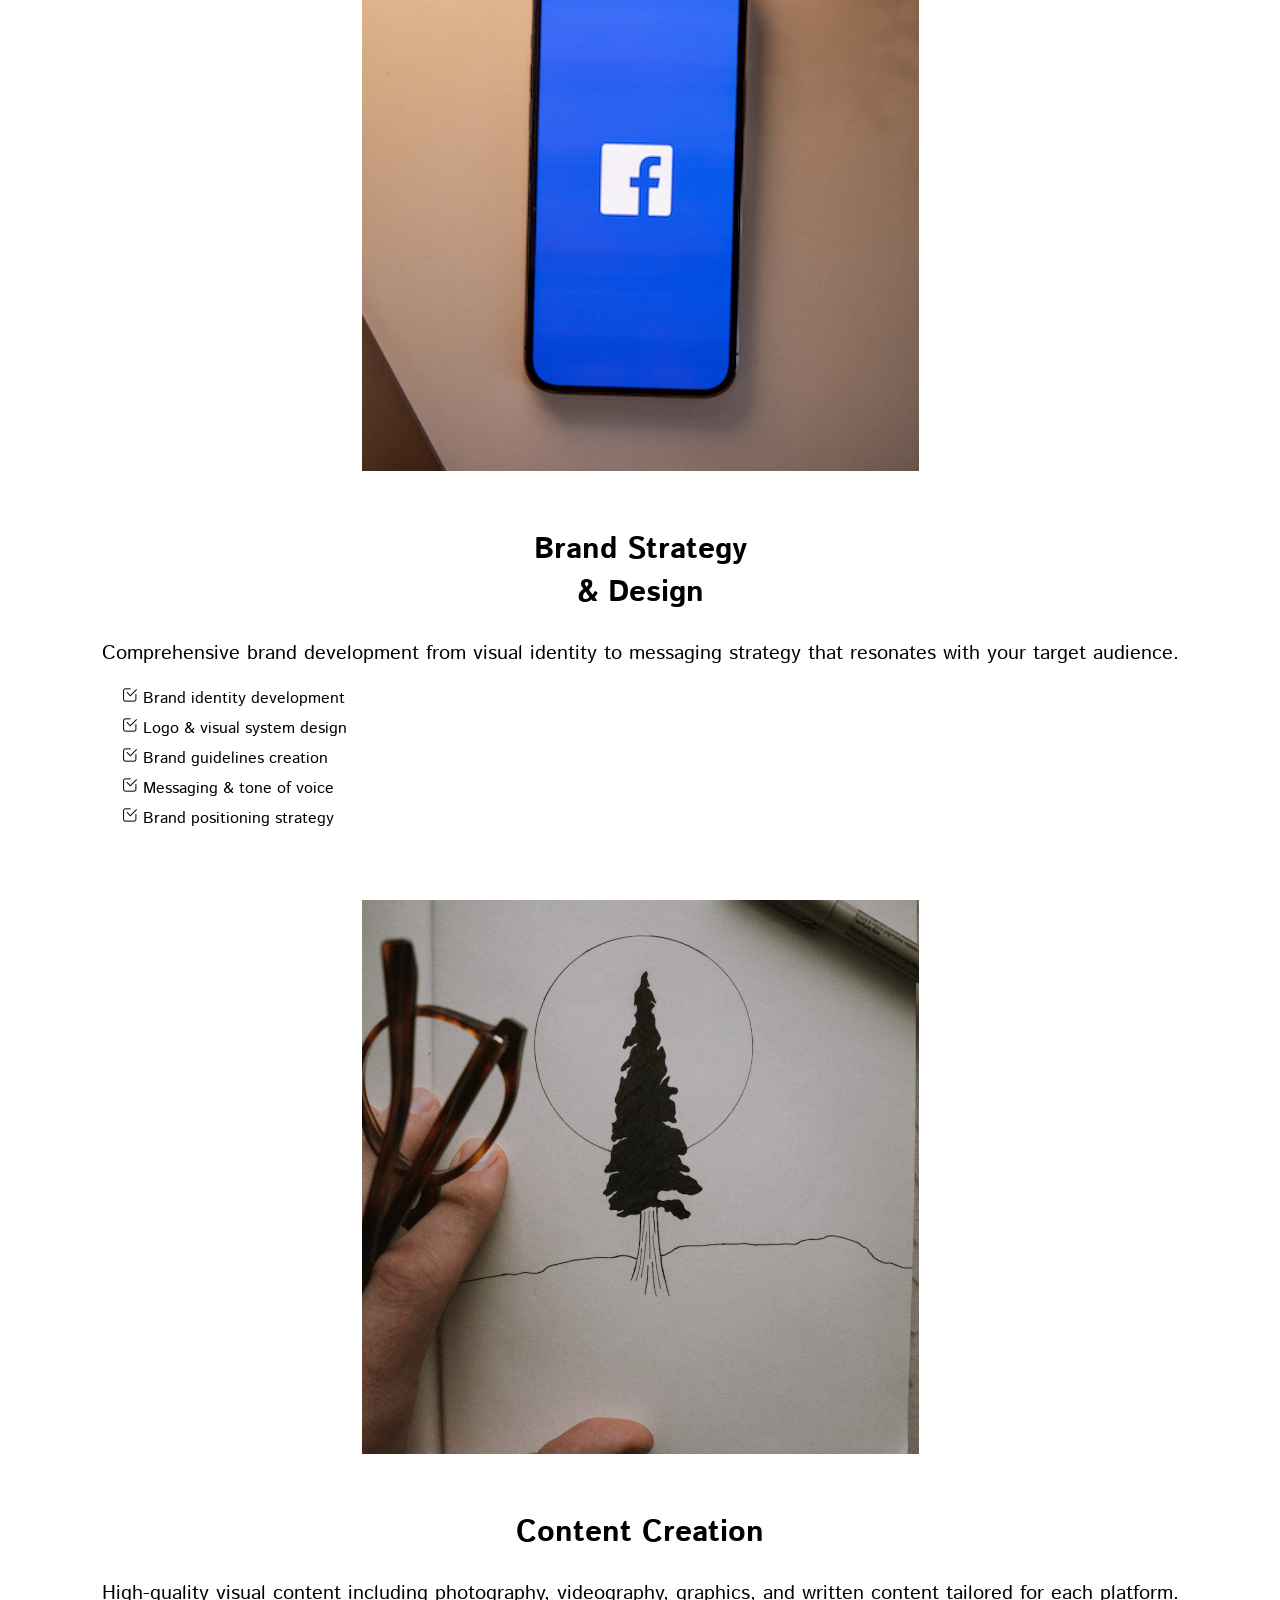
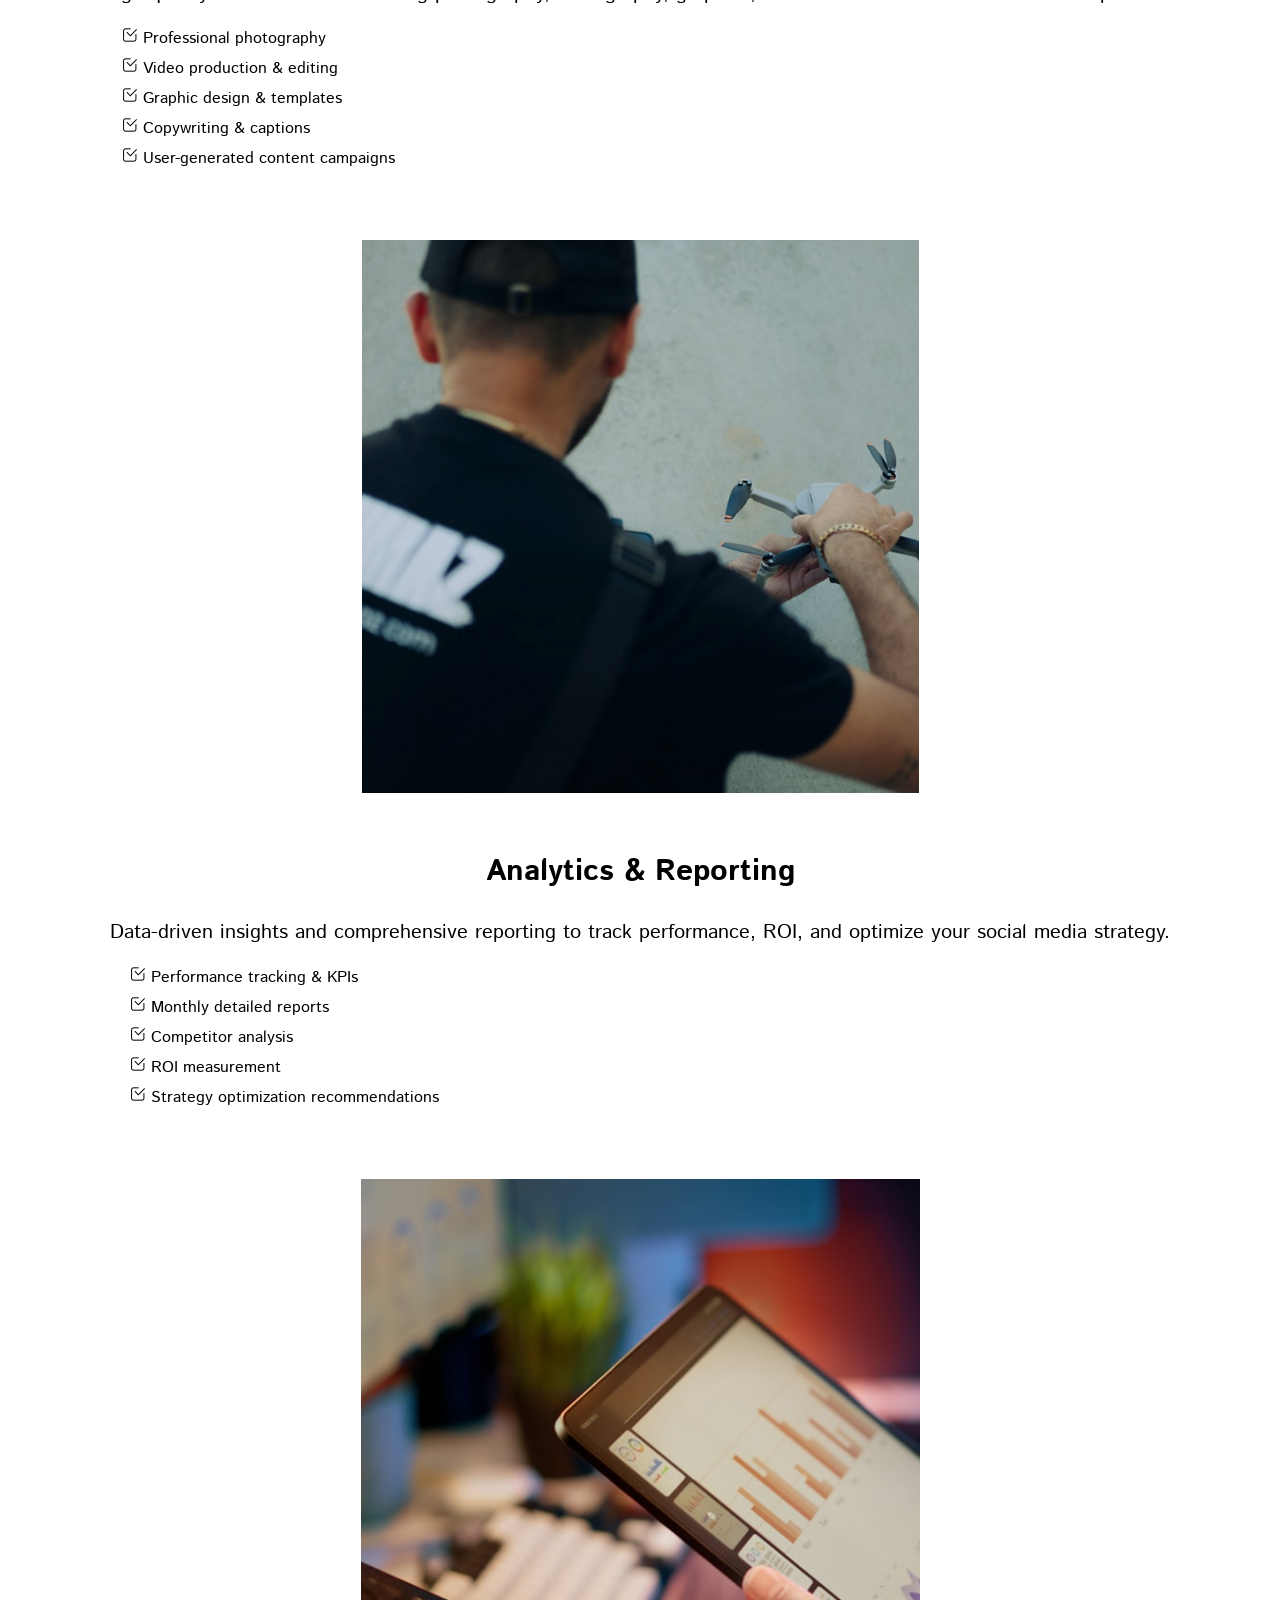
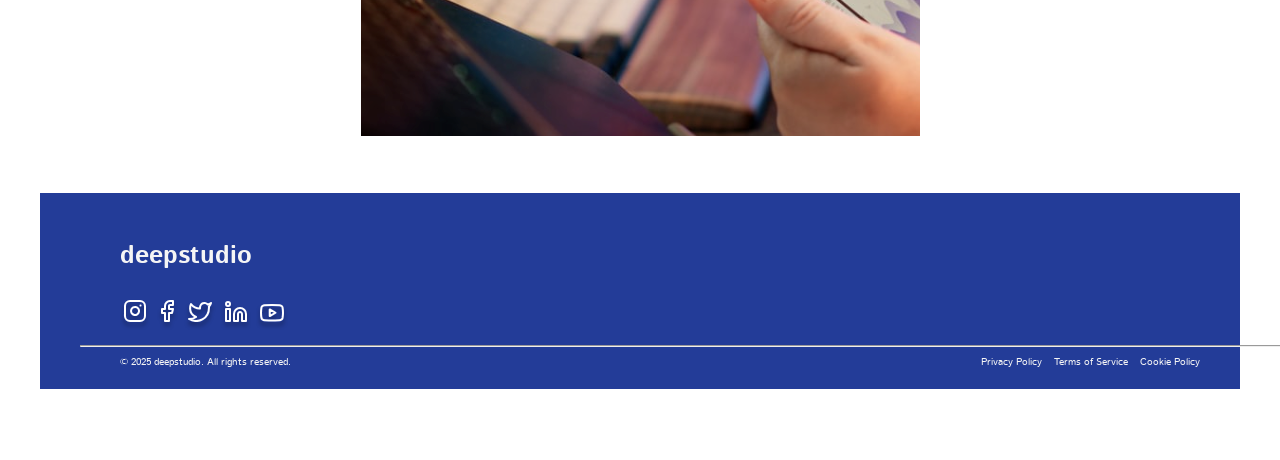
==== commit 6ed86ac0: "x" ====
--- a/index.html
+++ b/index.html
@@ -41,7 +41,7 @@
     </header>
     <main>
         <section >
-            <div class="hero-context">
+            <div class="hero--context">
                 <div class="hero--right">
                     <picture>
                         <source media="(width < 728px)" srcset="./Assets/hero-photo-sm.png" />
--- a/styles.css
+++ b/styles.css
@@ -279,6 +279,10 @@
     margin: 55px auto 75px;
 }
 
+.section--projects>h1 {
+    font-size: 25px;
+    color: var(--color--navy);
+}
 /*CONTACT SECTION*/
 
 form {
@@ -349,7 +353,7 @@
     flex-direction: column;
     color: var(--color--white);
     background-color: var(--color--navy);
-    margin: 0 -20px -30px -20px;
+    margin: 0 20px 30px 20px;
 }
 
 .footer--logo {
@@ -380,7 +384,7 @@
     }
 
     body {
-        margin: 50px 60px;
+        margin: 60px;
     }
 
     .img--logo {
@@ -428,17 +432,111 @@
     margin-left: 20px;
 }
 
-
+.section--projects>h1 {
+    font-size: 35px;
+    color: var(--color--navy);
+}
+
+
+
+footer {
+    display: flex;
+    flex-direction: column;
+    color: var(--color--white);
+    background-color: var(--color--navy);
+    margin: -40px -60px -100px -60px;
+}
+
+.footer--top {
+    display: flex;
+    flex-direction: row;
+    justify-content: space-between;
+    align-items: center;
+    gap: 5px;
+    margin-right: 40px;
+
+
+}
+
+.footer--logo>p {
+    font-size: 25px;
+    font-weight: bold;
+    margin: 0;
+}
+
+.footer--logo>a {
+    width: 2px;
+    height: 24px;
+}
+
+.column {
+    display: flex;
+    flex-direction: column;
+}
+
+.column>p {
+    font-size: 15px;
+    font-weight: bold;
+}
+
+.column>a {
+    font-size: 10px;
+    text-decoration: none;
+    color: var(--color--white);
+    flex-direction: column;
+   
+}
+
+
+.footer--bottom {
+    display: flex;
+    flex-direction: row;
+    justify-content: space-between;
+    font-size: 10px;
+}
+
+.footer--bottom>div>a {
+    text-decoration: none;
+    color: var(--color--white);
+
+}
+
+footer>hr {
+    min-width: 740px;
+    margin-right: 40px;
+}
+
+.footer--bottom>div {
+    display: flex;
+    gap: 12px;
+    margin-right: 40px;
+}
 
 
 }
 
 @media all and (min-width:1024.98px) {
-    .hidden--lg {
-        display: none;
-    }
-
-    .navbar--links {
+    
+.hidden--lg {
+            display: none;
+ }
+
+nav {
+    display: flex;
+    justify-content: space-between;
+    align-items: center;
+    padding: 40px;
+}
+
+
+.text--logo {
+    font-size: 30px;
+    font-weight: bold;
+    text-decoration: none;
+    color: var(--color--navy);
+}
+
+.navbar--links {
     display: flex;
     gap: 40px;
 }
@@ -457,7 +555,7 @@
 
 
 
-.hero-context {
+.hero--context {
     display: flex;
     flex-direction: row;
     justify-content: center;
@@ -537,7 +635,7 @@
 
 }
 
-hr {
+footer>hr {
     width: 1384px;
 }
 
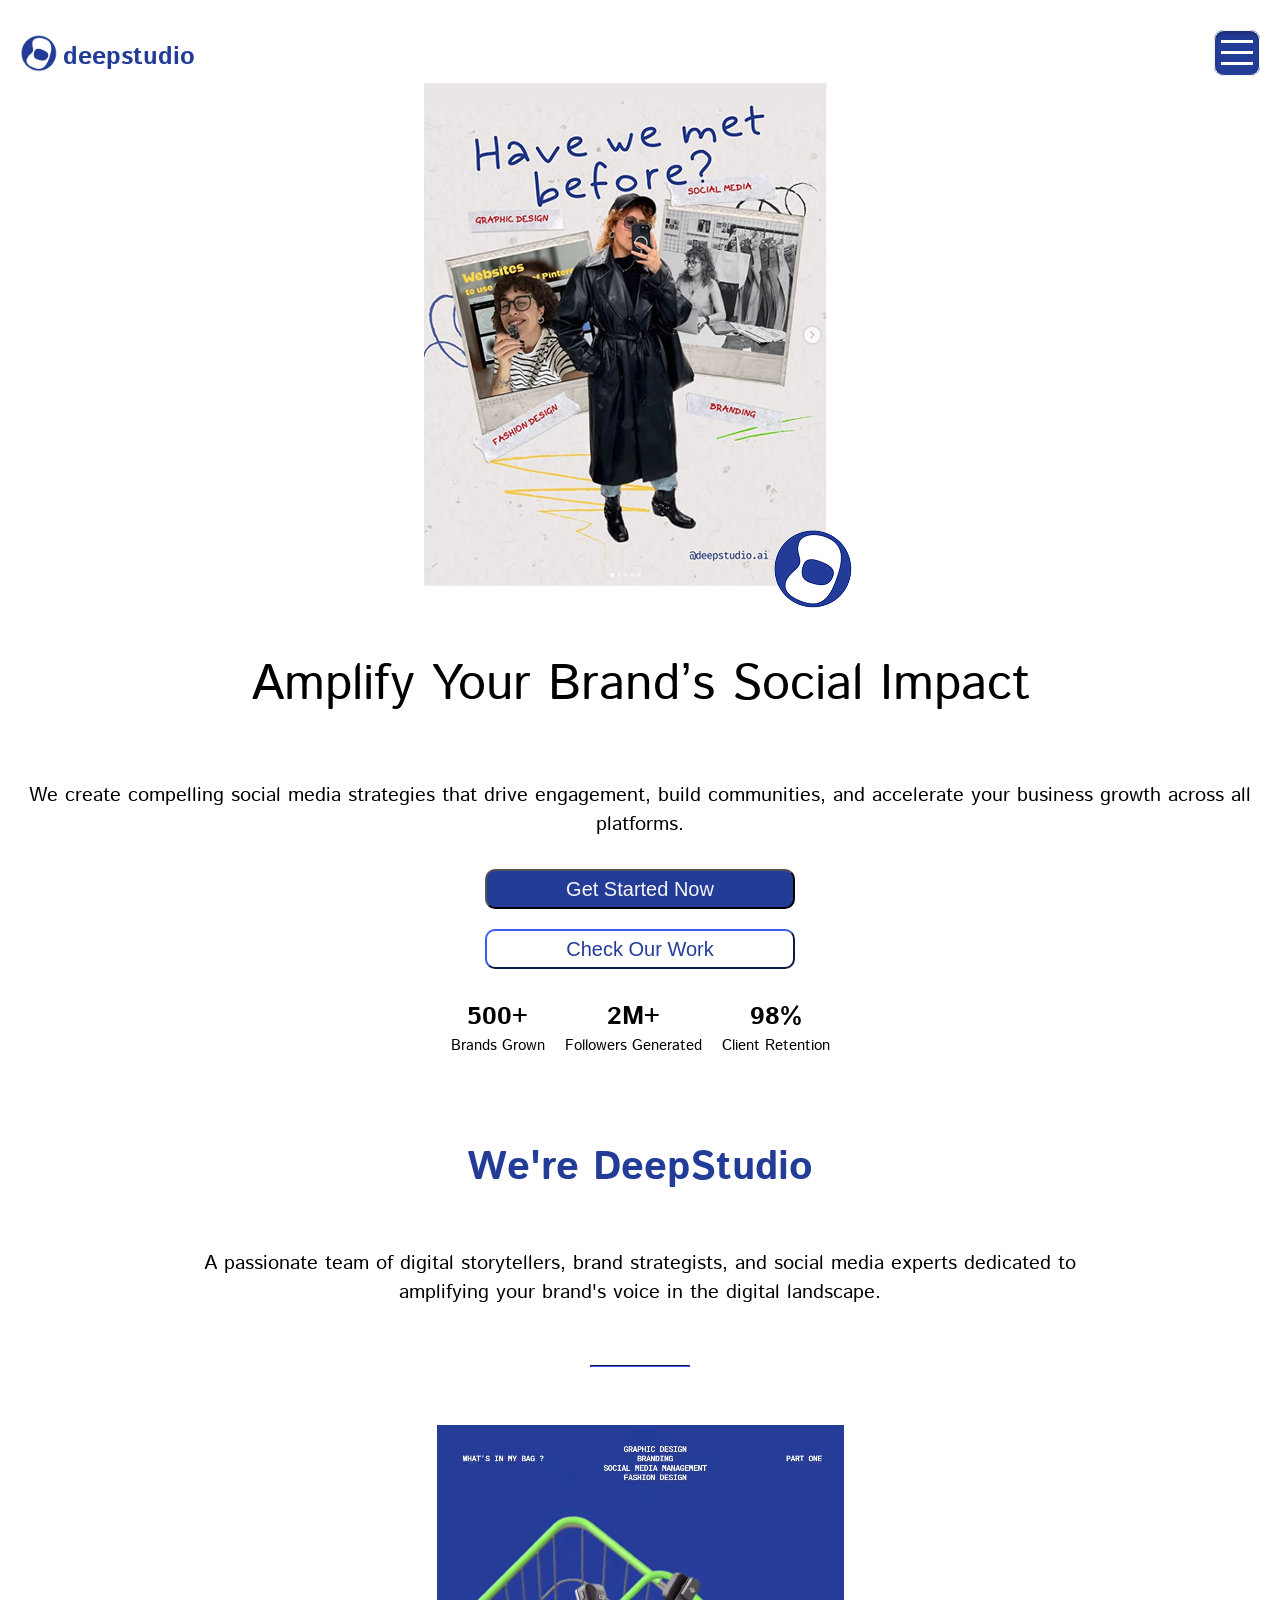
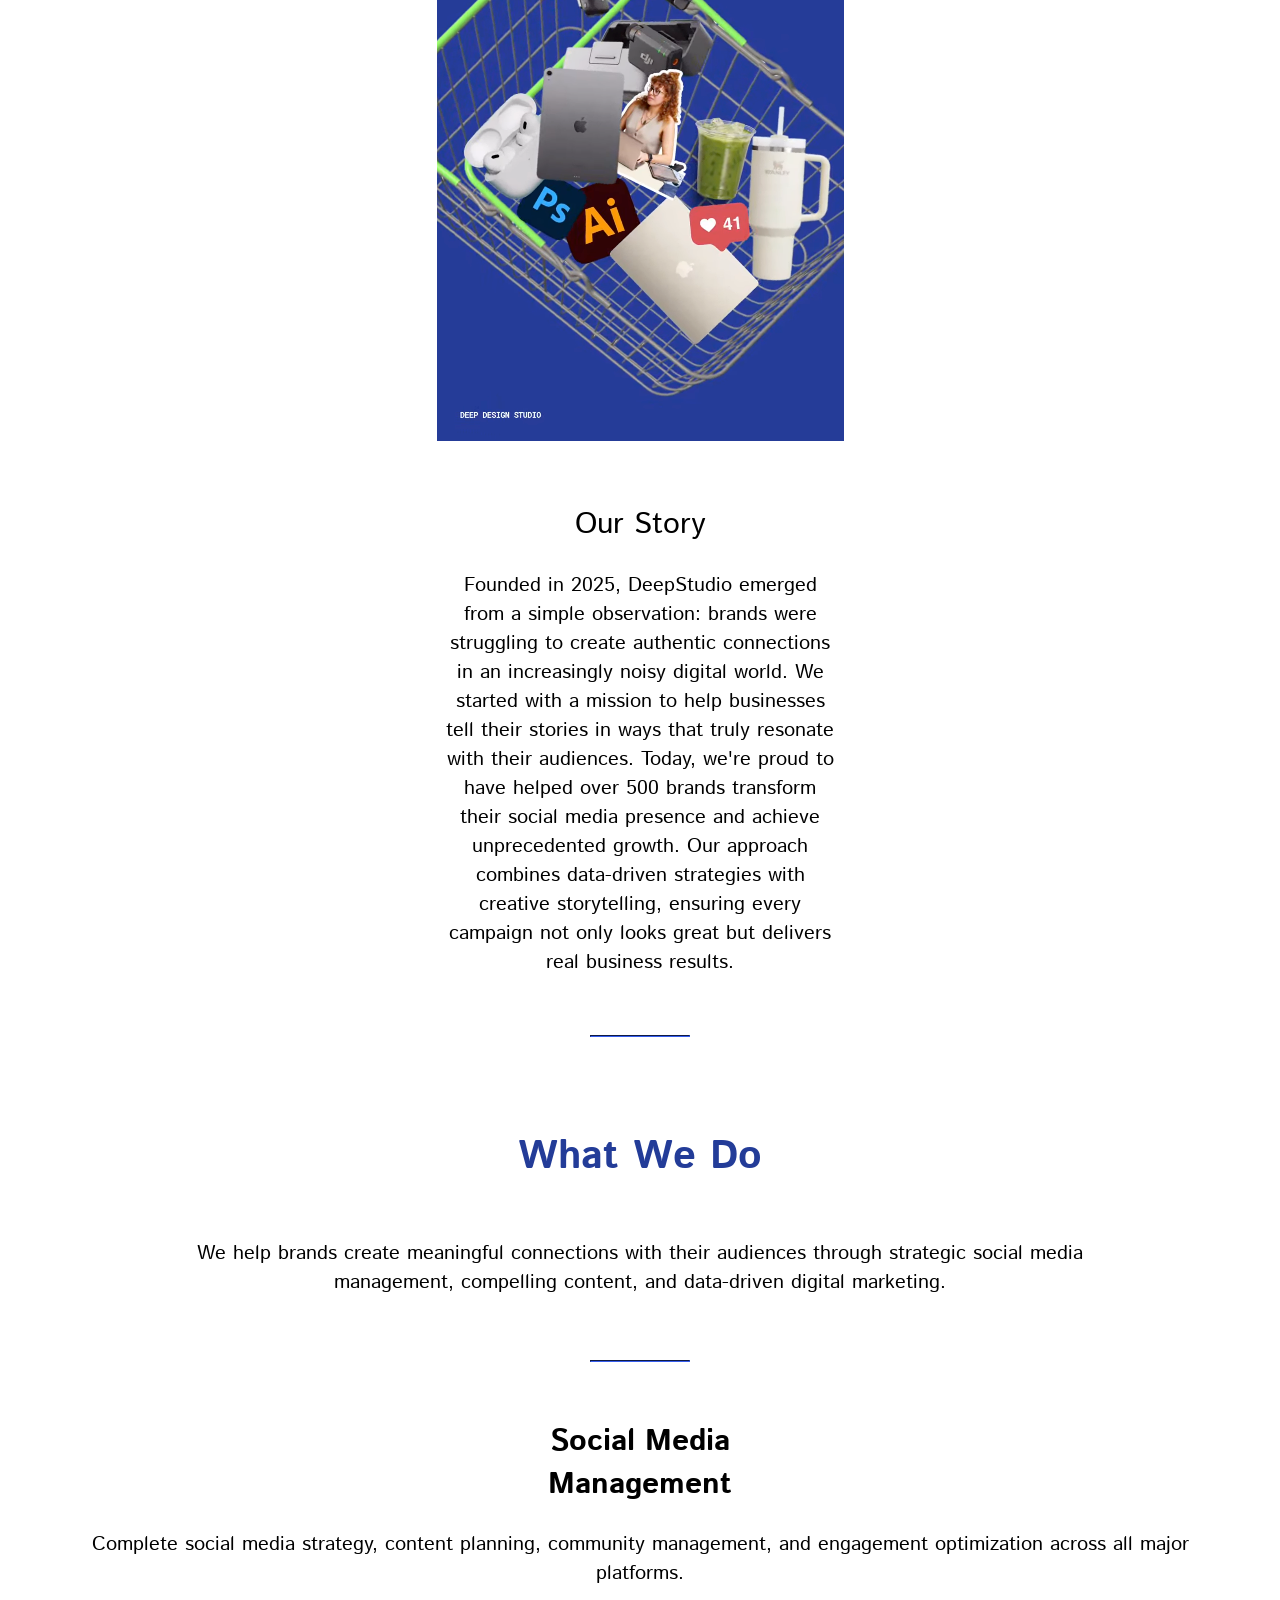
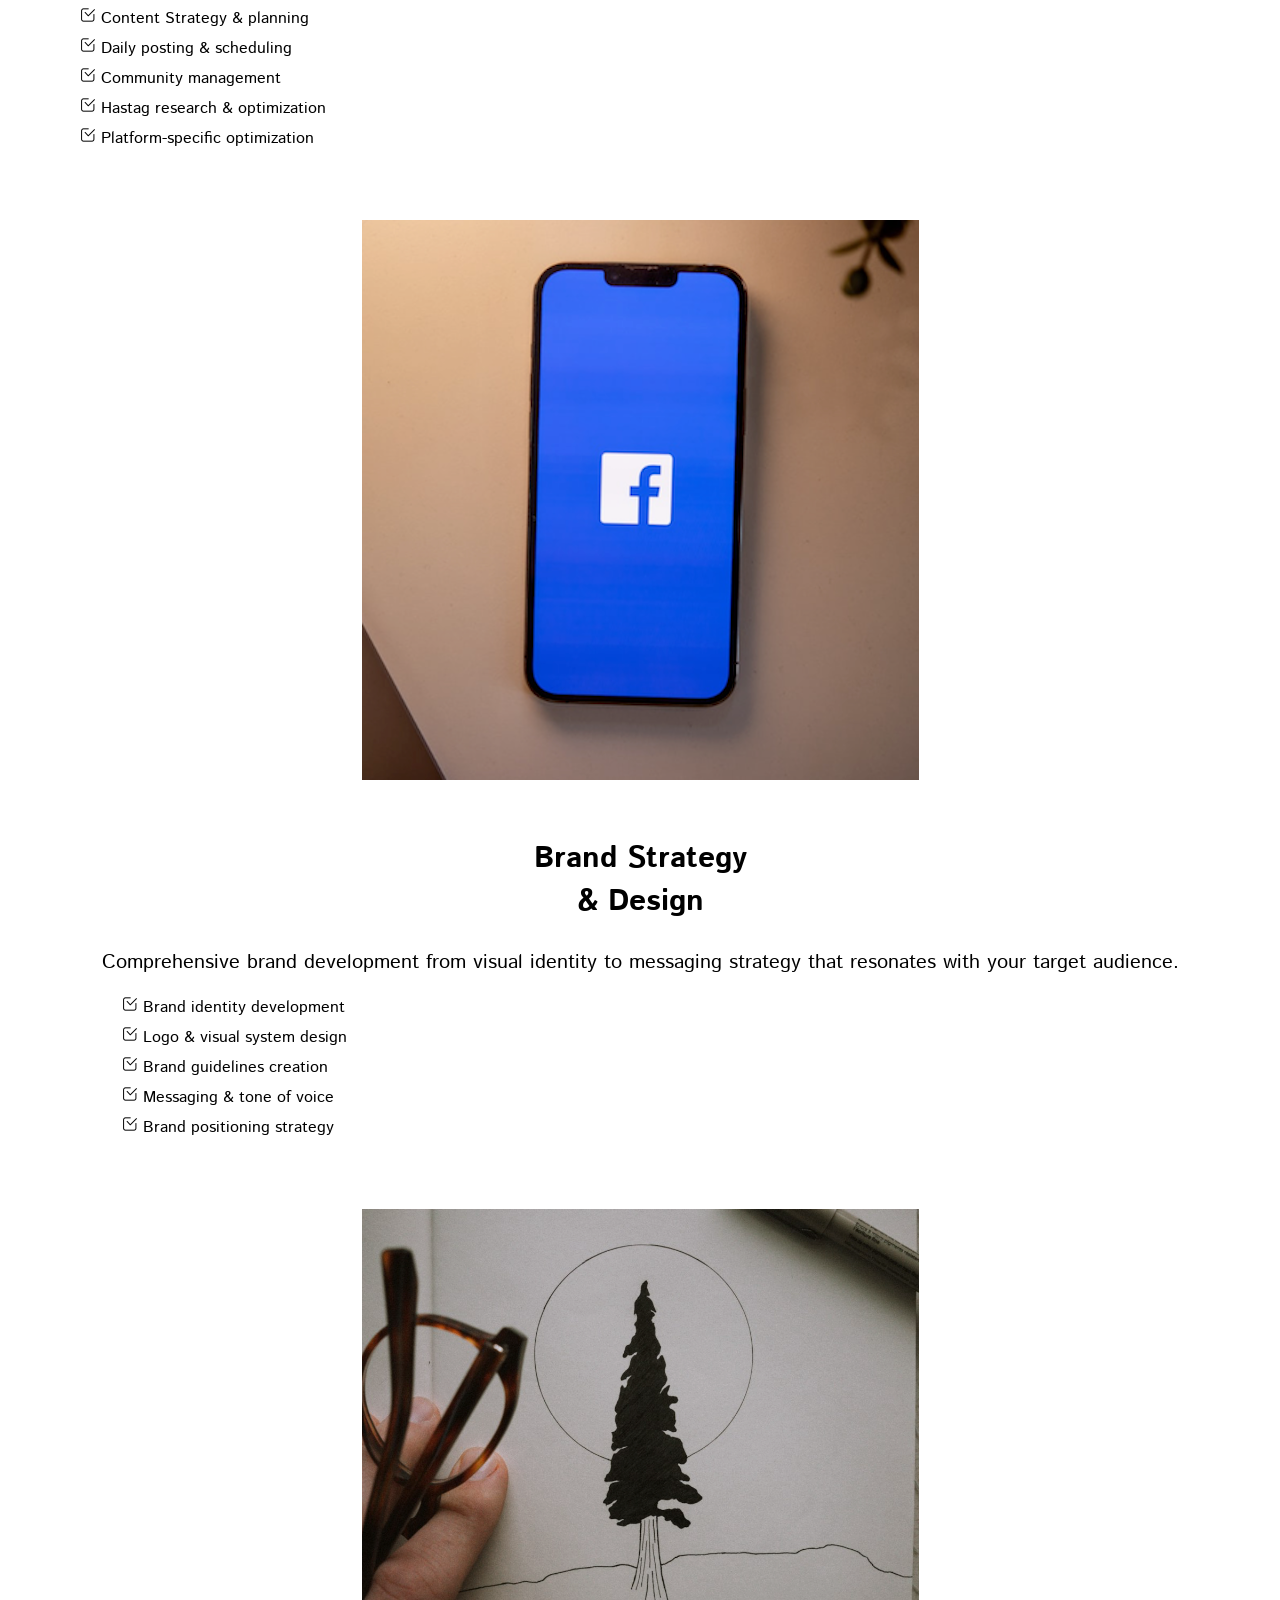
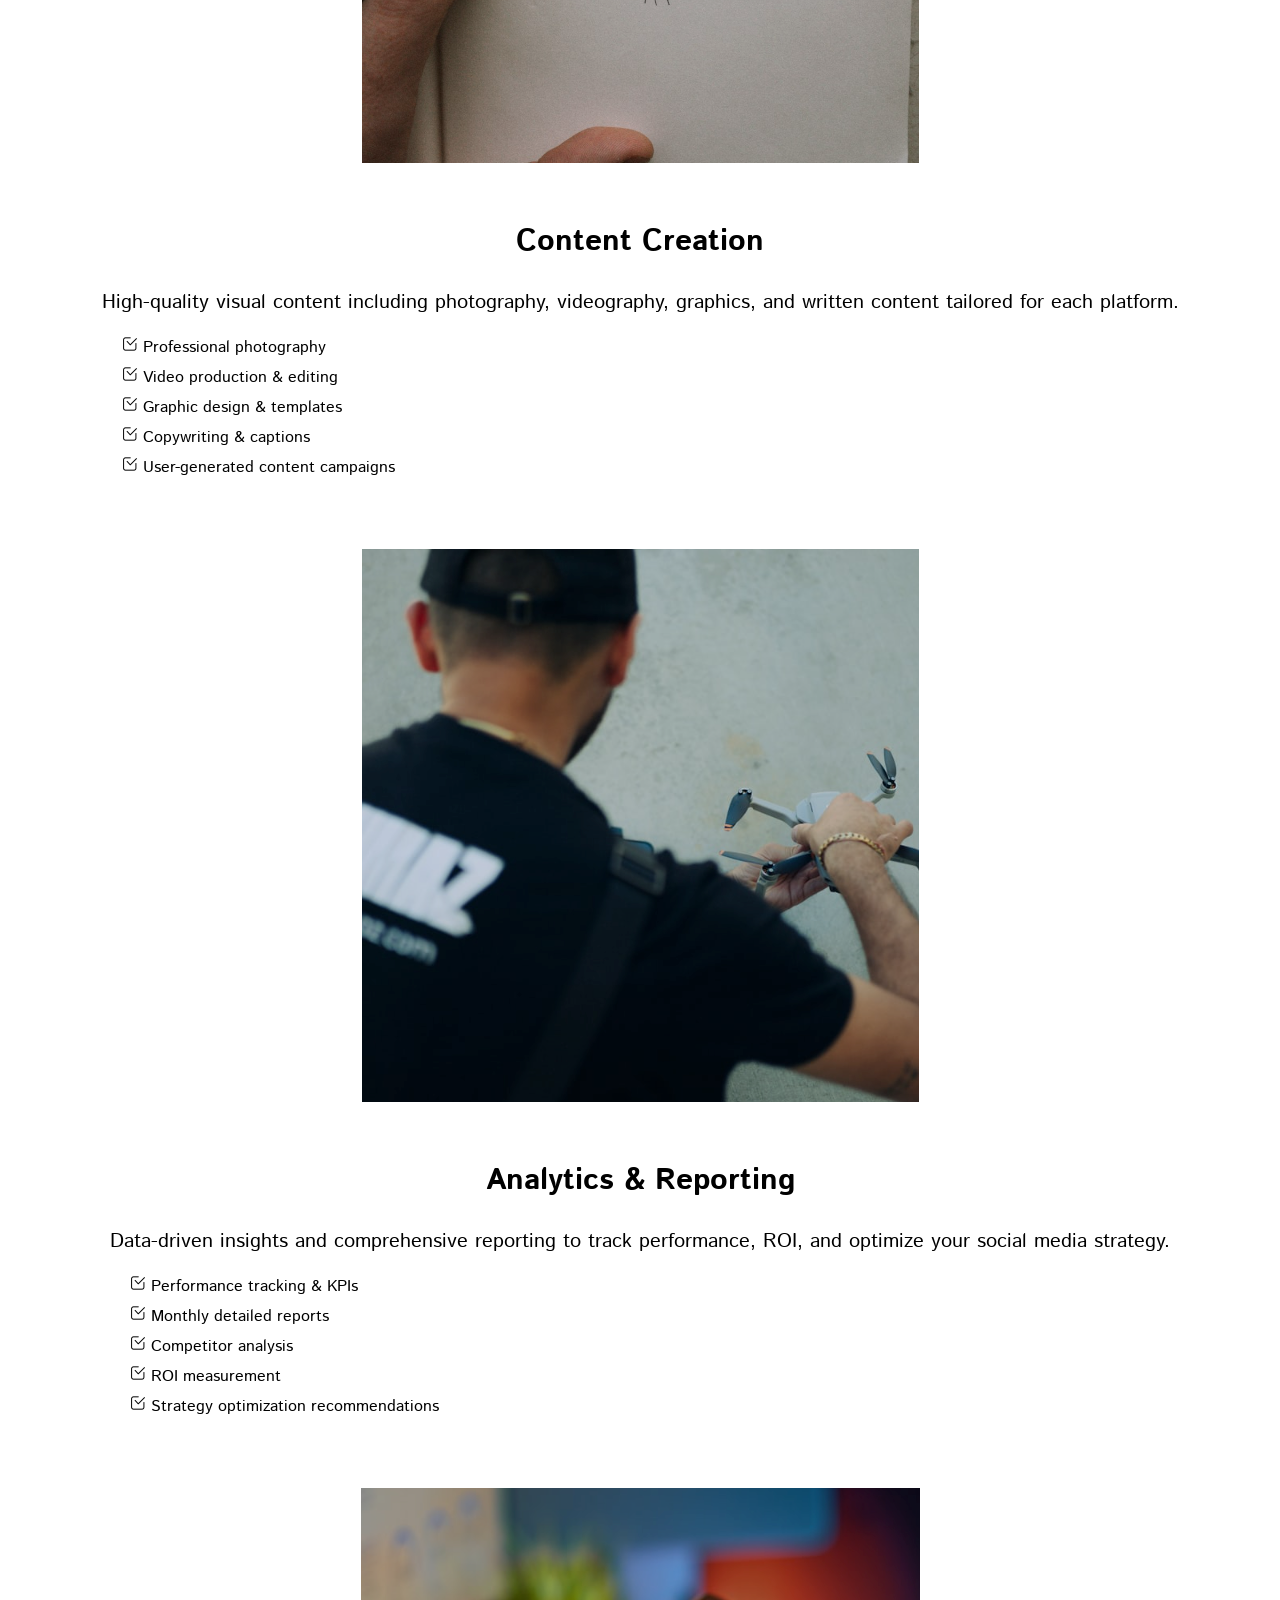
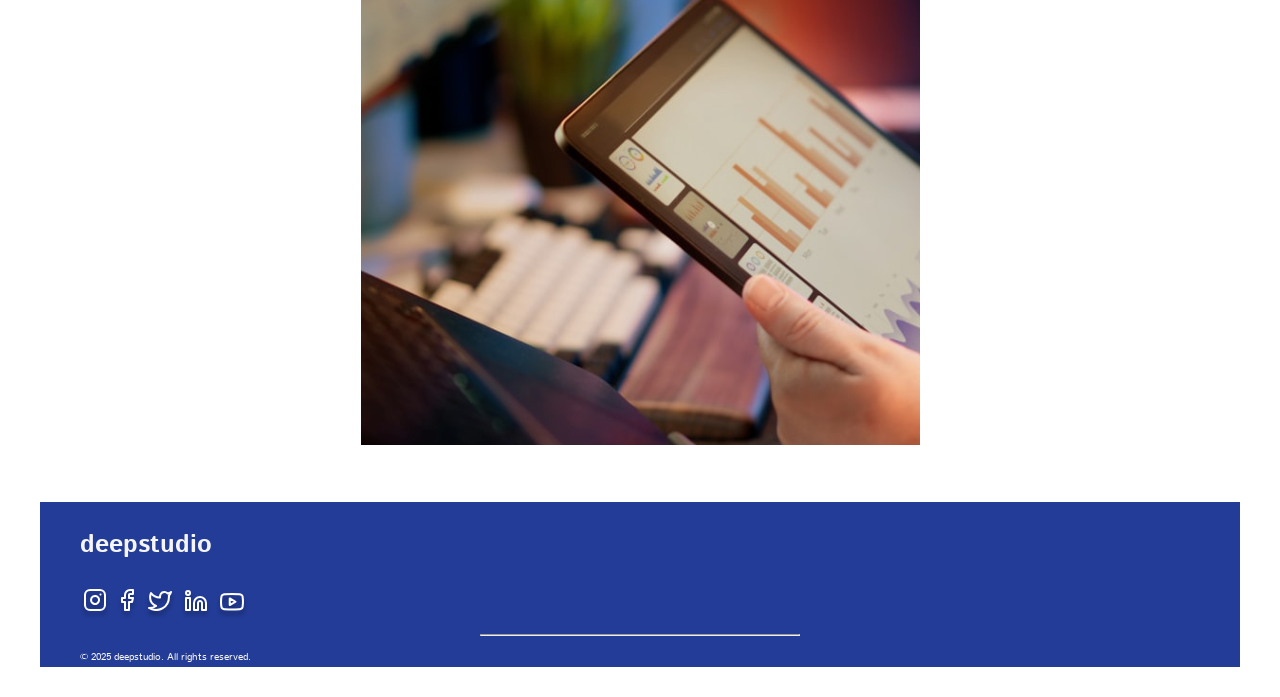
==== commit ee8d1a71: "x" ====
--- a/index.html
+++ b/index.html
@@ -40,7 +40,7 @@
         </nav>
     </header>
     <main>
-        <section >
+        <section>
             <div class="hero--context">
                 <div class="hero--right">
                     <picture>
--- a/styles.css
+++ b/styles.css
@@ -11,9 +11,9 @@
     --font--family: "Istok Web", sans-serif;
     --color--navy: #233C98;
     --color--white: #F5F5F5;
-    --site--max-width-sm:390px;
-    --site-max-width-md:768px;
-    --site-max-width-lg:1024px;
+    --site--max-width-sm: 390px;
+    --site--max-width-md: 768px;
+    --site--max-width-lg: 1024px;
 }
 
 
@@ -72,7 +72,7 @@
     display: flex;
     flex-direction: column;
     justify-content: center;
-    margin-top: 40px;
+    margin-top: 50px;
     margin-bottom: 30px;
 }
 
@@ -83,7 +83,7 @@
 }
 
 .hero--right {
-    display:flex;
+    display: flex;
     justify-content: center;
     align-items: center;
 }
@@ -98,7 +98,7 @@
     line-height: 50px;
     letter-spacing: 0px;
     text-align: center;
-    
+
 }
 
 .hero--text {
@@ -187,7 +187,7 @@
     align-items: center;
     gap: 30px;
     margin-top: 50px;
-    margin-bottom:50px;
+    margin-bottom: 50px;
 }
 
 .section--about--left {
@@ -206,7 +206,8 @@
     font-size: 20px;
     text-align: center;
     max-width: var(--site--max-width-sm);
-    margin: auto 40px; /* why body's margin is not working? */;
+    margin: auto 40px;
+    /* why body's margin is not working? */
 }
 
 /* WHATWEDO SECTION*/
@@ -217,7 +218,7 @@
     align-items: center;
     margin-bottom: 50px;
     margin-top: 50px;
-    
+
 }
 
 .section--whatwedo>h2 {
@@ -246,19 +247,19 @@
     gap: 50px;
 }
 
-.section--whatwedo--text>h2{
+.section--whatwedo--text>h2 {
     font-size: 30px;
     text-align: center;
     margin-top: 50px;
 }
 
-.section--whatwedo--text>p{
+.section--whatwedo--text>p {
     font-size: 20px;
     text-align: center;
     margin: auto 40px;
 }
 
-.section--whatwedo--text>ul{
+.section--whatwedo--text>ul {
     list-style: none;
     line-height: 30px;
     margin-left: 20px;
@@ -283,6 +284,7 @@
     font-size: 25px;
     color: var(--color--navy);
 }
+
 /*CONTACT SECTION*/
 
 form {
@@ -303,10 +305,11 @@
 
 .form--row {
     display: flex;
-    flex-direction:column;
+    flex-direction: column;
     gap: 20px;
-    
-}
+
+}
+
 .form--group {
     flex: 1;
     display: flex;
@@ -328,7 +331,7 @@
 
 .form--group>input,
 .form--group>textarea,
-.form--group>select{
+.form--group>select {
     border-radius: 10px;
     border: 1px solid var(--color--navy);
     padding: 12px 15px;
@@ -359,6 +362,7 @@
 .footer--logo {
     margin: auto 40px;
 }
+
 .footer--logo>p {
     font-size: 25px;
     font-weight: bold;
@@ -373,12 +377,12 @@
     width: 320px;
 }
 
-.footer--bottom>span{
+.footer--bottom>span {
     font-size: 10px;
     margin: auto 40px;
 }
 
-@media all and (min-width:768.98px) and (max-width:1024px){
+@media all and (min-width:768.98px) and (max-width:1024px) {
     .hidden--md {
         display: none;
     }
@@ -388,269 +392,502 @@
     }
 
     .img--logo {
-    width: 42px;
-    height: 42px;
-
-}
-
-.text--logo {
-    font-size: 30px;
-    font-weight: bold;
-    text-decoration: none;
-    color: var(--color--navy);
-}
-
-.section--about--right--text {
-    font-size: 20px;
-    text-align: center;
-    max-width: var(--site--max-width-md);
-    margin: auto 40px; /* why body's margin is not working? */;
-}
-
-.section--whatwedo--contents {
-    display: flex;
-    flex-direction: column;
-    justify-content: center;
-    align-items: center;
-    gap: 90px;
-}
-.section--whatwedo--text>h2{
-    font-size: 35px;
-    text-align: center;
-    margin-top: 50px;
-}
-
-.section--whatwedo--text>p{
-    font-size: 20px;
-    text-align: center;
-    margin: auto 40px;
-}
-
-.section--whatwedo--text>ul{
-    list-style: none;
-    line-height: 30px;
-    margin-left: 20px;
-}
-
-.section--projects>h1 {
-    font-size: 35px;
-    color: var(--color--navy);
-}
-
-
-
-footer {
-    display: flex;
-    flex-direction: column;
-    color: var(--color--white);
-    background-color: var(--color--navy);
-    margin: -40px -60px -100px -60px;
-}
-
-.footer--top {
-    display: flex;
-    flex-direction: row;
-    justify-content: space-between;
-    align-items: center;
-    gap: 5px;
-    margin-right: 40px;
-
-
-}
-
-.footer--logo>p {
-    font-size: 25px;
-    font-weight: bold;
-    margin: 0;
-}
-
-.footer--logo>a {
-    width: 2px;
-    height: 24px;
-}
-
-.column {
-    display: flex;
-    flex-direction: column;
-}
-
-.column>p {
-    font-size: 15px;
-    font-weight: bold;
-}
-
-.column>a {
-    font-size: 10px;
-    text-decoration: none;
-    color: var(--color--white);
-    flex-direction: column;
+        width: 42px;
+        height: 42px;
+
+    }
+
+    .text--logo {
+        font-size: 30px;
+        font-weight: bold;
+        text-decoration: none;
+        color: var(--color--navy);
+    }
+
+    .section--about--right--text {
+    .section--about--right--text {
+        font-size: 20px;
+        text-align: center;
+        max-width: var(--site--max-width-md);
+        margin: auto 40px;
+        /* why body's margin is not working? */
+    }
+    .section--whatwedo--contents {
+        display: flex;
+        flex-direction: column;
+        justify-content: center;
+        align-items: center;
+        gap: 90px;
+    }
+
+    .section--whatwedo--text>h2 {
+        font-size: 35px;
+        text-align: center;
+        margin-top: 50px;
+    }
+
+    .section--whatwedo--text>p {
+        font-size: 20px;
+        text-align: center;
+        margin: auto 40px;
+    }
+
+    .section--whatwedo--text>ul {
+        list-style: none;
+        line-height: 30px;
+        margin-left: 20px;
+    }
+
+    .section--projects>h1 {
+        font-size: 35px;
+        color: var(--color--navy);
+    }
+
+
+
+    footer {
+        display: flex;
+        flex-direction: column;
+        color: var(--color--white);
+        background-color: var(--color--navy);
+        margin: -40px -60px -100px -60px;
+    }
+
+    .footer--top {
+        display: flex;
+        flex-direction: row;
+        justify-content: space-between;
+        align-items: center;
+        gap: 5px;
+        margin-right: 40px;
+
+
+    }
+
+    .footer--logo>p {
+        font-size: 25px;
+        font-weight: bold;
+        margin: 0;
+    }
+
+    .footer--logo>a {
+        width: 2px;
+        height: 24px;
+    }
+
+    .column {
+        display: flex;
+        flex-direction: column;
+    }
+
+    .column>p {
+        font-size: 15px;
+        font-weight: bold;
+    }
+
+    .column>a {
+        font-size: 10px;
+        text-decoration: none;
+        color: var(--color--white);
+        flex-direction: column;
+
+    }
+
+
+    .footer--bottom {
+        display: flex;
+        flex-direction: row;
+        justify-content: space-between;
+        font-size: 10px;
+    }
+
+    .footer--bottom>div>a {
+        text-decoration: none;
+        color: var(--color--white);
+
+    }
+
+    footer>hr {
+        min-width: 740px;
+        margin-right: 40px;
+    }
+
+    .footer--bottom>div {
+        display: flex;
+        gap: 12px;
+        margin-right: 40px;
+    }
+
+
+}
+
+@media all and (min-width:1024.98px) {
+
+    .hidden--lg {
+        display: none;
+    }
+
+    body {
+        margin: 0;
+    }
    
-}
-
-
-.footer--bottom {
-    display: flex;
-    flex-direction: row;
-    justify-content: space-between;
-    font-size: 10px;
-}
-
-.footer--bottom>div>a {
-    text-decoration: none;
-    color: var(--color--white);
-
-}
-
-footer>hr {
-    min-width: 740px;
-    margin-right: 40px;
-}
-
-.footer--bottom>div {
-    display: flex;
-    gap: 12px;
-    margin-right: 40px;
-}
-
-
-}
-
-@media all and (min-width:1024.98px) {
+
+
     
-.hidden--lg {
-            display: none;
- }
-
-nav {
-    display: flex;
-    justify-content: space-between;
-    align-items: center;
-    padding: 40px;
-}
-
-
-.text--logo {
-    font-size: 30px;
-    font-weight: bold;
-    text-decoration: none;
-    color: var(--color--navy);
-}
-
-.navbar--links {
-    display: flex;
-    gap: 40px;
-}
-
-.navbar--link {
-    text-decoration: none;
-    font-size: 20px;
-    font-weight: normal;
-    color: var(--color--navy);
-}
-
-.navbar--btn {
-    display: flex;
-    gap: 20px;
-}
-
-
-
-.hero--context {
-    display: flex;
-    flex-direction: row;
-    justify-content: center;
-    margin-top: 93px;
-    gap: 117px;
-    margin-bottom: 55px;
-}
-
-.form--group>input {
-    min-width: 240px;
-    width: 100%;
-    max-width: 800px;
-}
-
-
-.form--group>select,
-.form--group>textarea {
-    min-width: 500px; 
-    width: 100%;
-    max-width: 800px; 
-}
-footer {
-    display: flex;
-    flex-direction: column;
-    padding: 20px 40px;
-    color: var(--color--white);
-    background-color: var(--color--navy);
-}
-
-.footer--top {
-    display: flex;
-    flex-direction: row;
-    justify-content: space-between;
-    align-items: center;
-    gap: 12px;
-
-}
-
-.footer--logo>p {
-    font-size: 25px;
-    font-weight: bold;
-}
-
-.footer--logo>a {
-    width: 2px;
-    height: 24px;
-}
-
-.column {
-    display: flex;
-    flex-direction: column;
-}
-
-.column>p {
-    font-size: 15px;
-    font-weight: bold;
-}
-
-.column>a {
-    font-size: 10px;
-    text-decoration: none;
-    color: var(--color--white);
-    flex-direction: column;
-}
-
-
-.footer--bottom {
-    display: flex;
-    flex-direction: row;
-    justify-content: space-between;
-    font-size: 10px;
-}
-
-.footer--bottom>div>a {
-    text-decoration: none;
-    color: var(--color--white);
-
-}
-
-footer>hr {
-    width: 1384px;
-}
-
-.footer--bottom>div {
-    display: flex;
-    gap: 12px;
-}
-
-.hidden--sm {
-    display: none;
-}
-
-.hidden--md {
-    display: none;
-}
-
-
-}
+    .navbar--logo {
+        display: flex;
+        align-items: center;
+        gap: 5px;
+    }
+    
+    .img--logo {
+        width: 42px;
+        height: 42px;
+    }
+    
+    .text--logo {
+        font-size: 30px;
+        font-weight: bold;
+        text-decoration: none;
+        color: var(--color--navy);
+    }
+    
+    .navbar--links {
+        display: flex;
+        gap: 50px;
+    }
+    
+    .navbar--link {
+        text-decoration: none;
+        font-size: 20px;
+        font-weight: normal;
+        color: var(--color--navy);
+    }
+
+
+
+    .btn--primary {
+        width: 166px;
+        height: 46px;
+        font-size: 20px;
+        text-decoration: none;
+        color: var(--color--white);
+        border-radius: 10px;
+        background: var(--color--navy);
+        display: flex;
+        align-items: center;
+        justify-content: center;
+        text-align: center;
+        cursor: pointer;
+    }
+
+    .hero--context {
+        display: flex;
+        flex-direction: row-reverse;
+        justify-content: center;
+        margin-top: 93px;
+        gap: 117px;
+        margin-bottom: 55px;
+    }
+
+    .hero--left {
+        max-width: 704px;
+        display: flex;
+        flex-direction: column;
+        gap: 30px;
+    }
+
+    .hero--headline {
+        font-size: 80px;
+        font-weight: normal;
+        line-height: 90px;
+        letter-spacing: -5px;
+        margin: 0;
+    }
+
+    .hero--text {
+        font-size: 25px;
+        margin: 0;
+    }
+
+    .hero--cta {
+        display: flex;
+        flex-direction: row;
+        gap: 30px;
+    }
+
+    .btn--hero {
+        width: 316px;
+        height: 66px;
+        font-size: 25px;
+        font-weight: bold;
+    }
+
+    .btn--check {
+        background: none;
+        border-color: var(--color--navy);
+        align-items: center;
+        border-radius: 10px;
+        color: var(--color--navy);
+        cursor: pointer;
+    }
+
+    .hero--data {
+        display: flex;
+        gap: 67px;
+    }
+
+    .data--numbers {
+        font-size: 50px;
+        font-weight: bold;
+    }
+
+    .data--dfn {
+        font-size: 20px;
+    }
+
+    .hero--photo {
+        height: 570px;
+    }
+
+
+    .section--about {
+        display: flex;
+        flex-direction: column;
+        align-items: center;
+
+    }
+
+
+    .section--about--title {
+        font-size: 40px;
+        color: var(--color--navy);
+    }
+
+    .section--about--text {
+        font-size: 20px;
+        text-align: center;
+        margin-bottom: 55px;
+    }
+
+    .section--about>hr {
+        width: 100px;
+        color: var(--color--navy);
+        border-color: var(--color--navy);
+    }
+
+    .section--about--content {
+        display: flex;
+        flex-direction: row;
+        justify-content: center;
+        align-items: center;
+        max-width: 1224px;
+        gap: 117px;
+        margin-top: 55px;
+        margin-bottom: 75px;
+    }
+
+
+    .section--about--right--title {
+        font-size: 30px;
+        font-weight: lighter;
+        text-align: left;
+    }
+
+    .section--about--right--text {
+        font-size: 20px;
+        max-width: 504px;
+    }
+
+
+    .section--whatwedo {
+        display: flex;
+        flex-direction: column;
+        align-items: center;
+        margin: 55px auto 75px;
+        gap: 100px;
+    }
+
+    .section--whatwedo>h2 {
+        font-size: 40px;
+        color: var(--color--navy);
+
+    }
+
+    .section--whatwedo>p {
+        font-size: 20px;
+        text-align: center;
+        margin-bottom: 55px;
+    }
+
+    .section--whatwedo>hr {
+        width: 100px;
+        color: var(--color--navy);
+        border-color: var(--color--navy);
+    }
+
+    .section--whatwedo--contents {
+        display: flex;
+        flex-direction: row;
+        justify-content: center;
+        align-items: center;
+        max-width: 1224px;
+        gap: 117px;
+    }
+
+    .section--whatwedo--text>h2 {
+        font-size: 30px;
+    }
+
+    .section--whatwedo--text>p {
+        font-size: 20px;
+        max-width: 504px;
+    }
+
+    .section--whatwedo--text>ul {
+        list-style: none;
+        line-height: 30px;
+    }
+
+    /*check this*/
+
+    .section--projects {
+        display: flex;
+        flex-direction: row;
+        justify-content: flex-start;
+        align-items: center;
+        gap: 30px;
+        width: 50%;
+        margin: 55px 0 75px;
+    }
+
+    form {
+        display: flex;
+        flex-direction: column;
+        justify-content: center;
+        align-items: center;
+        gap: 30px;
+        width: 100%;
+        margin: 20px auto 75px;
+        max-width: 500px;
+    }
+
+
+    .form--row {
+        display: flex;
+        flex-direction: row;
+        gap: 20px;
+
+    }
+
+    .form--group {
+        flex: 1;
+        display: flex;
+        flex-direction: column;
+    }
+
+    .form--group>input {
+        min-width: 240px;
+        width: 100%;
+        max-width: 800px;
+    }
+
+
+    .form--group>select,
+    .form--group>textarea {
+        min-width: 500px;
+        width: 100%;
+        max-width: 800px;
+    }
+
+    .form--group {
+        flex: 1;
+        display: flex;
+        flex-direction: column;
+    }
+
+    .form--group>label {
+        font-size: 16px;
+        color: var(--color--navy);
+        font-weight: 500;
+    }
+
+    .form--group>input,
+    .form--group>textarea,
+    .form--group>select {
+        border-radius: 10px;
+        border: 1px solid var(--color--navy);
+        padding: 12px 15px;
+        width: 100%;
+    }
+
+
+
+    footer {
+        display: flex;
+        flex-direction: column;
+        padding: 20px 40px;
+        color: var(--color--white);
+        background-color: var(--color--navy);
+    }
+
+    .footer--top {
+        display: flex;
+        flex-direction: row;
+        justify-content: space-between;
+        align-items: center;
+        gap: 12px;
+
+    }
+
+    .footer--logo>p {
+        font-size: 25px;
+        font-weight: bold;
+    }
+
+    .footer--logo>a {
+        width: 2px;
+        height: 24px;
+    }
+
+    .column {
+        display: flex;
+        flex-direction: column;
+    }
+
+    .column>p {
+        font-size: 15px;
+        font-weight: bold;
+    }
+
+    .column>a {
+        font-size: 10px;
+        text-decoration: none;
+        color: var(--color--white);
+        flex-direction: column;
+    }
+
+
+    .footer--bottom {
+        display: flex;
+        flex-direction: row;
+        justify-content: space-between;
+        font-size: 10px;
+    }
+
+    .footer--bottom>div>a {
+        text-decoration: none;
+        color: var(--color--white);
+
+    }
+
+    hr {
+        width: 1384px;
+    }
+
+    .footer--bottom>div {
+        display: flex;
+        gap: 12px;
+    }
+
+}
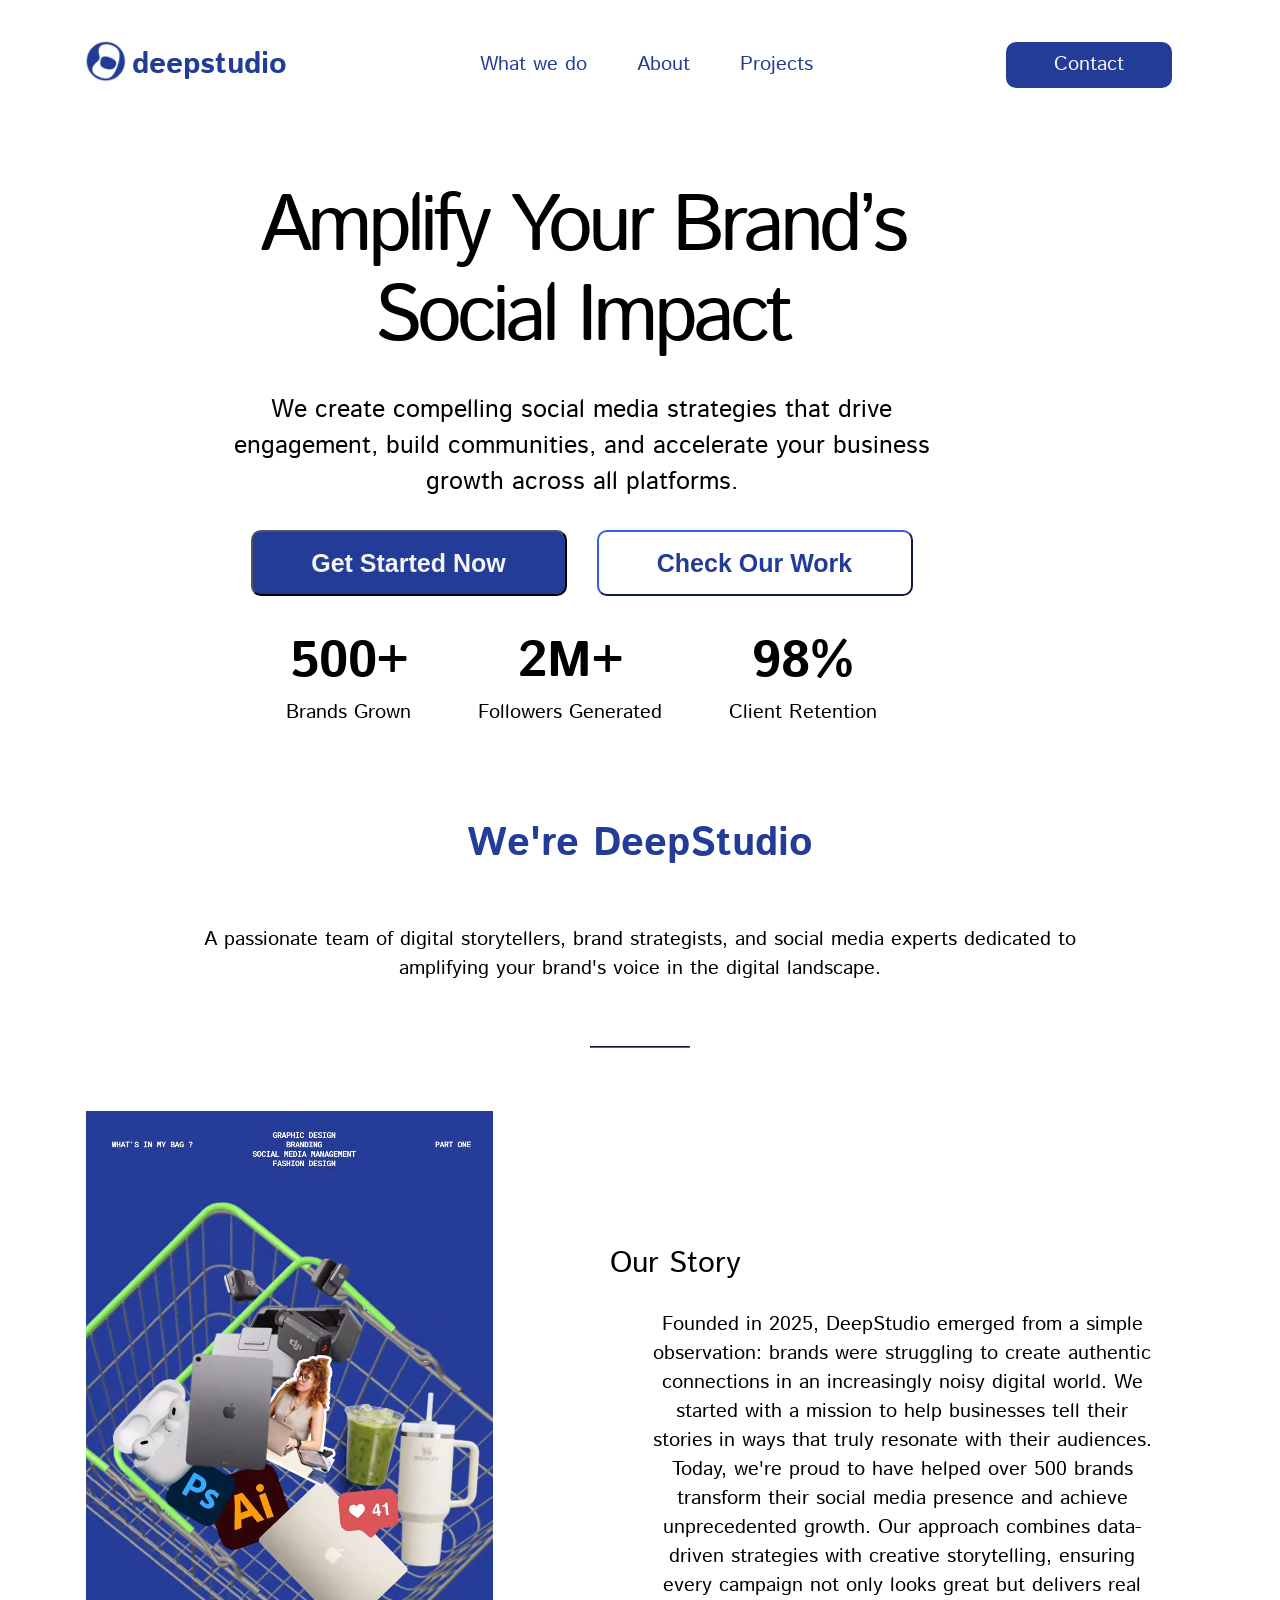
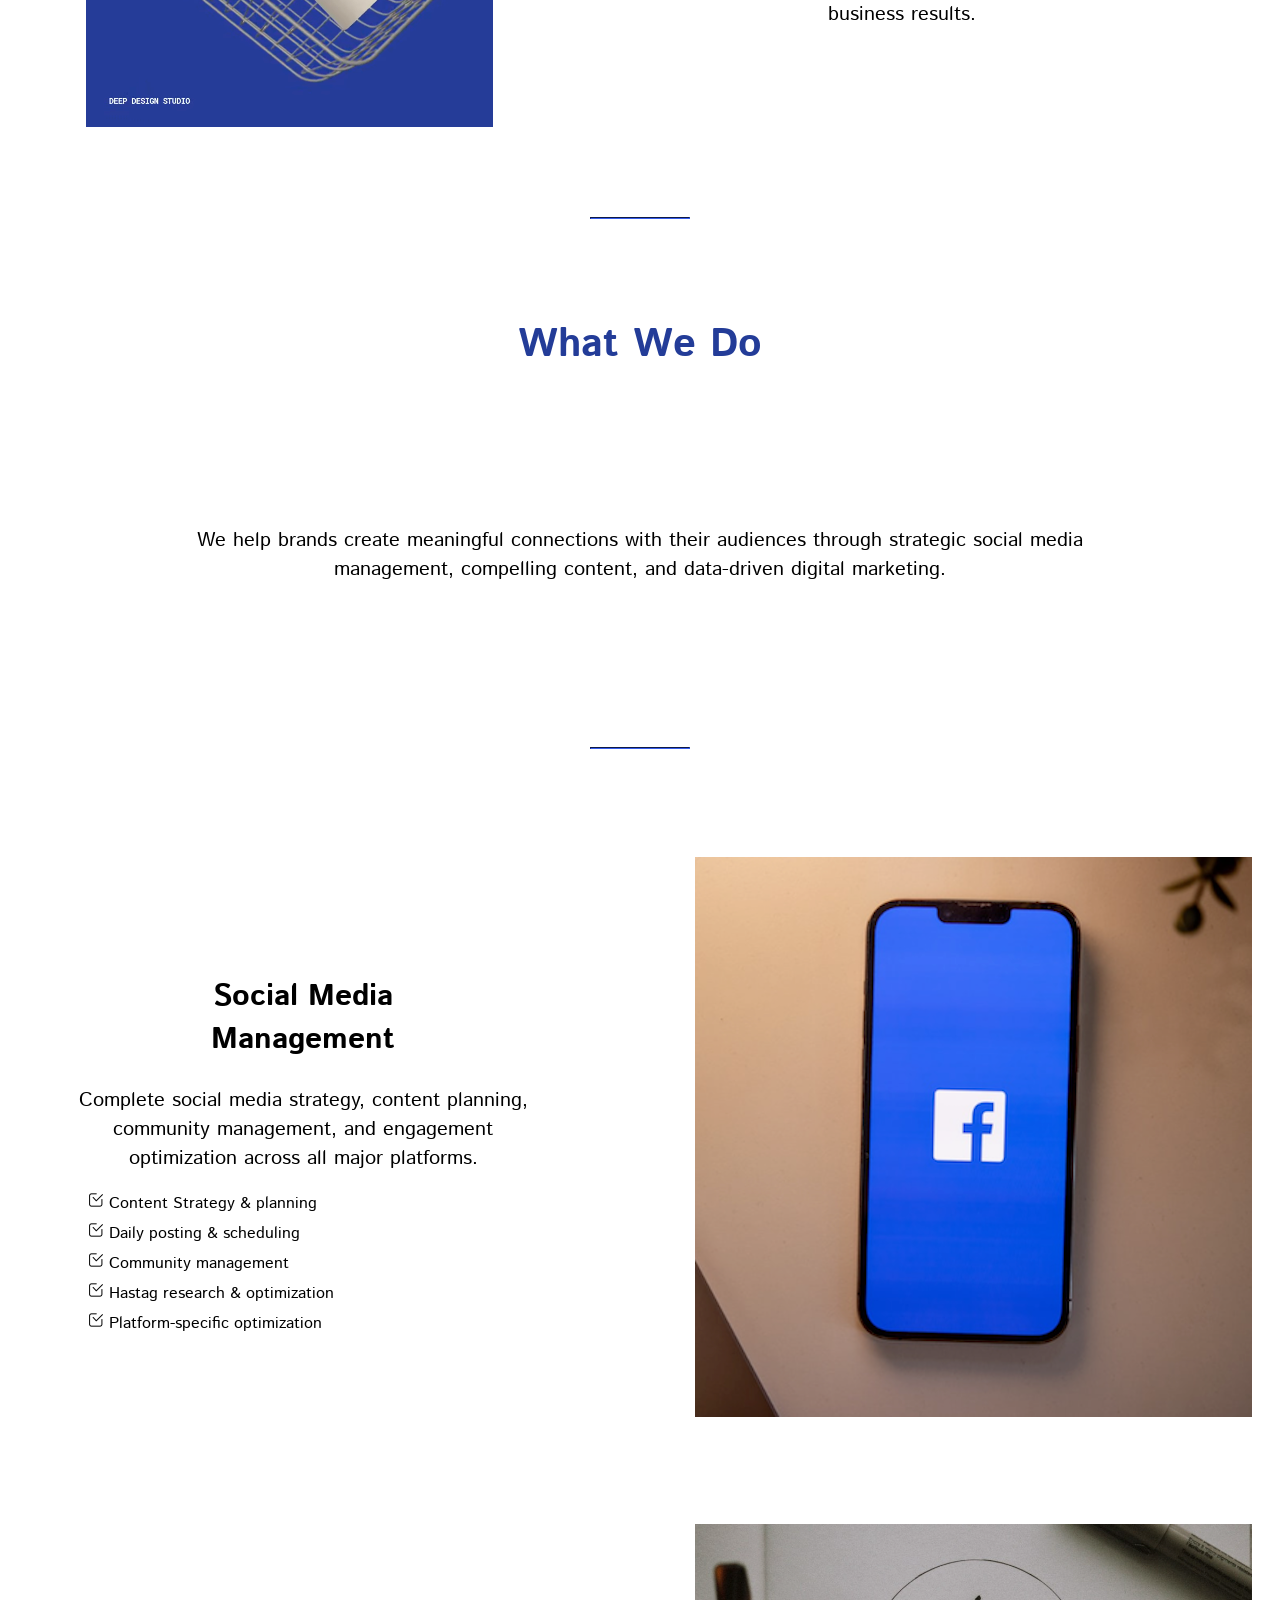
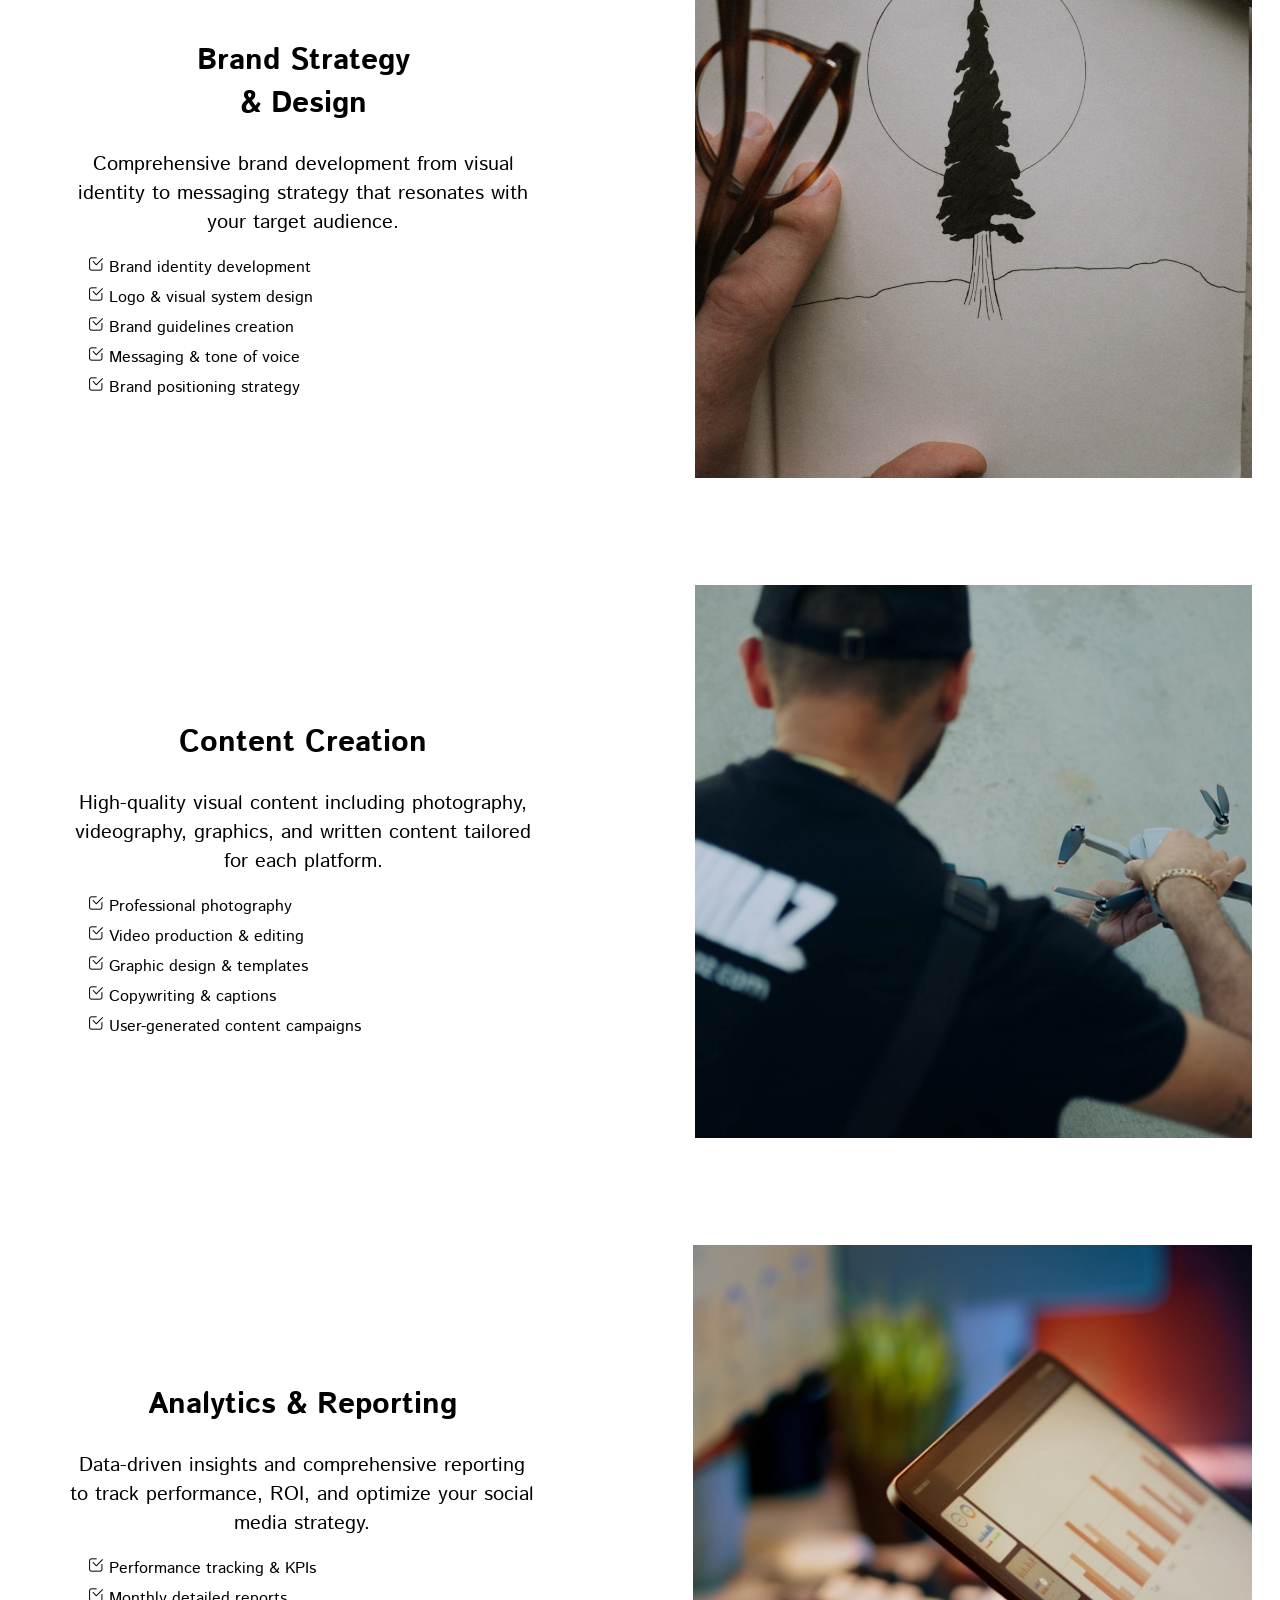
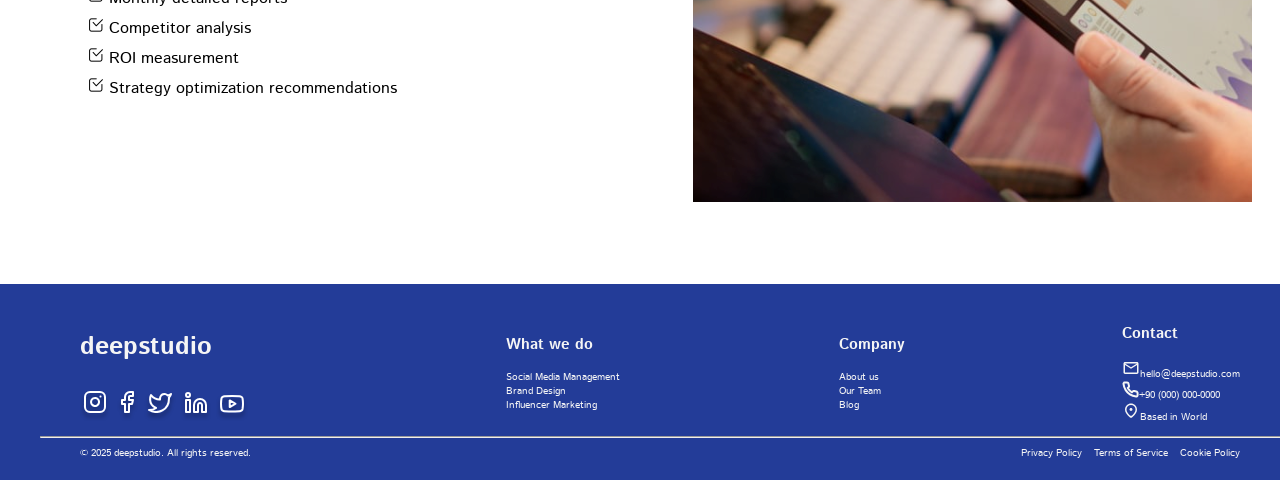
==== commit 0bdbc357: "x" ====
--- a/index.html
+++ b/index.html
@@ -36,7 +36,6 @@
             <a href="#" class="hidden--lg nav--menu">
                 <img src="./Assets/menu-icon.svg" alt="menu icon"></a>
         </div>
-        
         </nav>
     </header>
     <main>
@@ -186,7 +185,7 @@
             </div>
             <div class="section--whatwedo--contents">
                     
-                    <div class="section--whatwedo--text">
+                    <div class="section--whatwedo--text ">
                         <h2>Analytics & Reporting</h2>
                         <p>Data-driven insights and comprehensive reporting to track performance, ROI, and optimize your social media
                             strategy.</p>
--- a/styles.css
+++ b/styles.css
@@ -207,7 +207,6 @@
     text-align: center;
     max-width: var(--site--max-width-sm);
     margin: auto 40px;
-    /* why body's margin is not working? */
 }
 
 /* WHATWEDO SECTION*/
@@ -266,18 +265,16 @@
 }
 
 
-/*check this*/
-
 /*PROJECTS SECTION*/
 
 .section--projects {
     display: flex;
     flex-direction: column;
-    justify-content: center;
-    align-items: center;
-    gap: 20px;
-    width: 50%;
-    margin: 55px auto 75px;
+    justify-content:center ;
+    align-items: center;
+    gap: 30px;
+    margin-top: 30px;
+    margin-bottom: 50px;
 }
 
 .section--projects>h1 {
@@ -351,13 +348,17 @@
     display: none;
 }
 
+/*FOOTER*/
+
 footer {
     display: flex;
     flex-direction: column;
     color: var(--color--white);
     background-color: var(--color--navy);
-    margin: 0 20px 30px 20px;
-}
+    margin: -30px -20px;
+}
+
+
 
 .footer--logo {
     margin: auto 40px;
@@ -403,491 +404,513 @@
         text-decoration: none;
         color: var(--color--navy);
     }
-
-    .section--about--right--text {
-    .section--about--right--text {
-        font-size: 20px;
-        text-align: center;
-        max-width: var(--site--max-width-md);
-        margin: auto 40px;
-        /* why body's margin is not working? */
+        .section--about--right--text {
+            font-size: 20px;
+            text-align: center;
+            max-width: var(--site--max-width-md);
+            margin: auto 40px;
+            /* why body's margin is not working? */
+        }
+
+        .section--whatwedo--contents {
+            display: flex;
+            flex-direction: column;
+            justify-content: center;
+            align-items: center;
+            gap: 90px;
+        }
+
+        .section--whatwedo--text>h2 {
+            font-size: 35px;
+            text-align: center;
+            margin-top: 50px;
+        }
+
+        .section--whatwedo--text>p {
+            font-size: 20px;
+            text-align: center;
+            margin: auto 40px;
+        }
+
+        .section--whatwedo--text>ul {
+            list-style: none;
+            line-height: 30px;
+            margin-left: 20px;
+        }
+
+        .section--projects>h1 {
+            font-size: 35px;
+            color: var(--color--navy);
+        }
+
+
+
+        footer {
+            display: flex;
+            flex-direction: column;
+            color: var(--color--white);
+            background-color: var(--color--navy);
+            margin: -40px -60px -100px -60px;
+        }
+
+        .footer--top {
+            display: flex;
+            flex-direction: row;
+            justify-content: space-between;
+            align-items: center;
+            gap: 5px;
+            margin-right: 40px;
+
+
+        }
+
+        .footer--logo>p {
+            font-size: 25px;
+            font-weight: bold;
+            margin: 0;
+        }
+
+        .footer--logo>a {
+            width: 2px;
+            height: 24px;
+        }
+
+        .column {
+            display: flex;
+            flex-direction: column;
+        }
+
+        .column>p {
+            font-size: 15px;
+            font-weight: bold;
+        }
+
+        .column>a {
+            font-size: 10px;
+            text-decoration: none;
+            color: var(--color--white);
+            flex-direction: column;
+
+        }
+
+
+        .footer--bottom {
+            display: flex;
+            flex-direction: row;
+            justify-content: space-between;
+            font-size: 10px;
+        }
+
+        .footer--bottom>div>a {
+            text-decoration: none;
+            color: var(--color--white);
+
+        }
+
+        footer>hr {
+            min-width: 740px;
+            margin-right: 40px;
+        }
+
+            .footer--bottom>div {
+                display: flex;
+                gap: 12px;
+                margin-right: 40px;
+            }
+ }
+    
+    
+    @media all and (min-width:1024.98px) {
+
+        .hidden--lg {
+            display: none;
+        }
+
+        .hidden--sm,
+    .hidden--md {
+        display: flex;
     }
-    .section--whatwedo--contents {
-        display: flex;
-        flex-direction: column;
-        justify-content: center;
-        align-items: center;
-        gap: 90px;
-    }
-
-    .section--whatwedo--text>h2 {
-        font-size: 35px;
-        text-align: center;
-        margin-top: 50px;
-    }
-
-    .section--whatwedo--text>p {
-        font-size: 20px;
-        text-align: center;
-        margin: auto 40px;
-    }
-
-    .section--whatwedo--text>ul {
-        list-style: none;
-        line-height: 30px;
-        margin-left: 20px;
-    }
-
-    .section--projects>h1 {
-        font-size: 35px;
-        color: var(--color--navy);
-    }
-
-
-
-    footer {
-        display: flex;
-        flex-direction: column;
-        color: var(--color--white);
-        background-color: var(--color--navy);
-        margin: -40px -60px -100px -60px;
-    }
-
-    .footer--top {
-        display: flex;
-        flex-direction: row;
-        justify-content: space-between;
-        align-items: center;
-        gap: 5px;
-        margin-right: 40px;
-
-
-    }
-
-    .footer--logo>p {
-        font-size: 25px;
-        font-weight: bold;
-        margin: 0;
-    }
-
-    .footer--logo>a {
-        width: 2px;
-        height: 24px;
-    }
-
-    .column {
-        display: flex;
-        flex-direction: column;
-    }
-
-    .column>p {
-        font-size: 15px;
-        font-weight: bold;
-    }
-
-    .column>a {
-        font-size: 10px;
-        text-decoration: none;
-        color: var(--color--white);
-        flex-direction: column;
-
-    }
-
-
-    .footer--bottom {
-        display: flex;
-        flex-direction: row;
-        justify-content: space-between;
-        font-size: 10px;
-    }
-
-    .footer--bottom>div>a {
-        text-decoration: none;
-        color: var(--color--white);
-
-    }
-
-    footer>hr {
-        min-width: 740px;
-        margin-right: 40px;
-    }
-
-    .footer--bottom>div {
-        display: flex;
-        gap: 12px;
-        margin-right: 40px;
-    }
-
-
-}
-
-@media all and (min-width:1024.98px) {
-
-    .hidden--lg {
-        display: none;
-    }
-
-    body {
-        margin: 0;
-    }
-   
-
-
-    
-    .navbar--logo {
-        display: flex;
-        align-items: center;
-        gap: 5px;
-    }
-    
-    .img--logo {
-        width: 42px;
-        height: 42px;
-    }
-    
-    .text--logo {
-        font-size: 30px;
-        font-weight: bold;
-        text-decoration: none;
-        color: var(--color--navy);
-    }
-    
-    .navbar--links {
-        display: flex;
-        gap: 50px;
-    }
-    
-    .navbar--link {
-        text-decoration: none;
-        font-size: 20px;
-        font-weight: normal;
-        color: var(--color--navy);
-    }
-
-
-
-    .btn--primary {
-        width: 166px;
-        height: 46px;
-        font-size: 20px;
-        text-decoration: none;
-        color: var(--color--white);
-        border-radius: 10px;
-        background: var(--color--navy);
-        display: flex;
-        align-items: center;
-        justify-content: center;
-        text-align: center;
-        cursor: pointer;
-    }
-
-    .hero--context {
-        display: flex;
-        flex-direction: row-reverse;
-        justify-content: center;
-        margin-top: 93px;
-        gap: 117px;
-        margin-bottom: 55px;
-    }
-
-    .hero--left {
-        max-width: 704px;
-        display: flex;
-        flex-direction: column;
-        gap: 30px;
-    }
-
-    .hero--headline {
-        font-size: 80px;
-        font-weight: normal;
-        line-height: 90px;
-        letter-spacing: -5px;
-        margin: 0;
-    }
-
-    .hero--text {
-        font-size: 25px;
-        margin: 0;
-    }
-
-    .hero--cta {
-        display: flex;
-        flex-direction: row;
-        gap: 30px;
-    }
-
-    .btn--hero {
-        width: 316px;
-        height: 66px;
-        font-size: 25px;
-        font-weight: bold;
-    }
-
-    .btn--check {
-        background: none;
-        border-color: var(--color--navy);
-        align-items: center;
-        border-radius: 10px;
-        color: var(--color--navy);
-        cursor: pointer;
-    }
-
-    .hero--data {
-        display: flex;
-        gap: 67px;
-    }
-
-    .data--numbers {
-        font-size: 50px;
-        font-weight: bold;
-    }
-
-    .data--dfn {
-        font-size: 20px;
-    }
-
-    .hero--photo {
-        height: 570px;
-    }
-
-
-    .section--about {
-        display: flex;
-        flex-direction: column;
-        align-items: center;
-
-    }
-
-
-    .section--about--title {
-        font-size: 40px;
-        color: var(--color--navy);
-    }
-
-    .section--about--text {
-        font-size: 20px;
-        text-align: center;
-        margin-bottom: 55px;
-    }
-
-    .section--about>hr {
-        width: 100px;
-        color: var(--color--navy);
-        border-color: var(--color--navy);
-    }
-
-    .section--about--content {
-        display: flex;
-        flex-direction: row;
-        justify-content: center;
-        align-items: center;
-        max-width: 1224px;
-        gap: 117px;
-        margin-top: 55px;
-        margin-bottom: 75px;
-    }
-
-
-    .section--about--right--title {
-        font-size: 30px;
-        font-weight: lighter;
-        text-align: left;
-    }
-
-    .section--about--right--text {
-        font-size: 20px;
-        max-width: 504px;
-    }
-
-
-    .section--whatwedo {
-        display: flex;
-        flex-direction: column;
-        align-items: center;
-        margin: 55px auto 75px;
-        gap: 100px;
-    }
-
-    .section--whatwedo>h2 {
-        font-size: 40px;
-        color: var(--color--navy);
-
-    }
-
-    .section--whatwedo>p {
-        font-size: 20px;
-        text-align: center;
-        margin-bottom: 55px;
-    }
-
-    .section--whatwedo>hr {
-        width: 100px;
-        color: var(--color--navy);
-        border-color: var(--color--navy);
-    }
-
-    .section--whatwedo--contents {
-        display: flex;
-        flex-direction: row;
-        justify-content: center;
-        align-items: center;
-        max-width: 1224px;
-        gap: 117px;
-    }
-
-    .section--whatwedo--text>h2 {
-        font-size: 30px;
-    }
-
-    .section--whatwedo--text>p {
-        font-size: 20px;
-        max-width: 504px;
-    }
-
-    .section--whatwedo--text>ul {
-        list-style: none;
-        line-height: 30px;
-    }
-
-    /*check this*/
-
-    .section--projects {
-        display: flex;
-        flex-direction: row;
-        justify-content: flex-start;
-        align-items: center;
-        gap: 30px;
-        width: 50%;
-        margin: 55px 0 75px;
-    }
-
-    form {
-        display: flex;
-        flex-direction: column;
-        justify-content: center;
-        align-items: center;
-        gap: 30px;
-        width: 100%;
-        margin: 20px auto 75px;
-        max-width: 500px;
-    }
-
-
-    .form--row {
-        display: flex;
-        flex-direction: row;
-        gap: 20px;
-
-    }
-
-    .form--group {
-        flex: 1;
-        display: flex;
-        flex-direction: column;
-    }
-
-    .form--group>input {
-        min-width: 240px;
-        width: 100%;
-        max-width: 800px;
-    }
-
-
-    .form--group>select,
-    .form--group>textarea {
-        min-width: 500px;
-        width: 100%;
-        max-width: 800px;
-    }
-
-    .form--group {
-        flex: 1;
-        display: flex;
-        flex-direction: column;
-    }
-
-    .form--group>label {
-        font-size: 16px;
-        color: var(--color--navy);
-        font-weight: 500;
-    }
-
-    .form--group>input,
-    .form--group>textarea,
-    .form--group>select {
-        border-radius: 10px;
-        border: 1px solid var(--color--navy);
-        padding: 12px 15px;
-        width: 100%;
-    }
-
-
-
-    footer {
-        display: flex;
-        flex-direction: column;
-        padding: 20px 40px;
-        color: var(--color--white);
-        background-color: var(--color--navy);
-    }
-
-    .footer--top {
-        display: flex;
-        flex-direction: row;
-        justify-content: space-between;
-        align-items: center;
-        gap: 12px;
-
-    }
-
-    .footer--logo>p {
-        font-size: 25px;
-        font-weight: bold;
-    }
-
-    .footer--logo>a {
-        width: 2px;
-        height: 24px;
-    }
-
-    .column {
-        display: flex;
-        flex-direction: column;
-    }
-
-    .column>p {
-        font-size: 15px;
-        font-weight: bold;
-    }
-
-    .column>a {
-        font-size: 10px;
-        text-decoration: none;
-        color: var(--color--white);
-        flex-direction: column;
-    }
-
-
-    .footer--bottom {
-        display: flex;
-        flex-direction: row;
-        justify-content: space-between;
-        font-size: 10px;
-    }
-
-    .footer--bottom>div>a {
-        text-decoration: none;
-        color: var(--color--white);
-
-    }
-
-    hr {
-        width: 1384px;
-    }
-
-    .footer--bottom>div {
-        display: flex;
-        gap: 12px;
-    }
-
-}+
+        body {
+            margin: 0;
+        }
+
+        nav{
+            margin: 40px 85px;
+            width: 100vw;
+        }
+
+        .navbar--logo {
+            display: flex;
+            align-items: center;
+            gap: 5px;
+        }
+
+        .img--logo {
+            width: 42px;
+            height: 42px;
+        }
+
+        .text--logo {
+            font-size: 30px;
+            font-weight: bold;
+            text-decoration: none;
+            color: var(--color--navy);
+        }
+
+        .navbar--links {
+            display: flex;
+            gap: 50px;
+        }
+
+        .navbar--link {
+            text-decoration: none;
+            font-size: 20px;
+            font-weight: normal;
+            color: var(--color--navy);
+        }
+
+
+
+        .btn--primary {
+            width: 166px;
+            height: 46px;
+            font-size: 20px;
+            text-decoration: none;
+            color: var(--color--white);
+            border-radius: 10px;
+            background: var(--color--navy);
+            display: flex;
+            align-items: center;
+            justify-content: center;
+            text-align: center;
+            cursor: pointer;
+        }
+
+        /*HERO SECTION*/
+        .hero--context {
+            display: flex;
+            flex-direction: row-reverse;
+            justify-content: center;
+            margin-top: 93px;
+            gap: 117px;
+            margin-bottom: 55px;
+        }
+
+        .hero--left {
+            max-width: 704px;
+            display: flex;
+            flex-direction: column;
+            gap: 30px;
+        }
+
+        .hero--headline {
+            font-size: 80px;
+            font-weight: normal;
+            line-height: 90px;
+            letter-spacing: -5px;
+            margin: 0;
+        }
+
+        .hero--text {
+            font-size: 25px;
+            margin: 0;
+        }
+
+        .hero--cta {
+            display: flex;
+            flex-direction: row;
+            gap: 30px;
+        }
+
+        .btn--hero {
+            width: 316px;
+            height: 66px;
+            font-size: 25px;
+            font-weight: bold;
+        }
+
+        .btn--check {
+            background: none;
+            border-color: var(--color--navy);
+            align-items: center;
+            border-radius: 10px;
+            color: var(--color--navy);
+            cursor: pointer;
+        }
+
+        .hero--data {
+            display: flex;
+            gap: 67px;
+        }
+
+        .data--numbers {
+            font-size: 50px;
+            font-weight: bold;
+        }
+
+        .data--dfn {
+            font-size: 20px;
+        }
+
+        .hero--photo {
+            height: 570px;
+        }
+
+/*ABOUT SECTION*/
+
+        .section--about {
+            display: flex;
+            flex-direction: column;
+            align-items: center;
+
+        }
+
+
+        .section--about--title {
+            font-size: 40px;
+            color: var(--color--navy);
+        }
+
+        .section--about--text {
+            font-size: 20px;
+            text-align: center;
+            margin-bottom: 55px;
+        }
+
+        .section--about>hr {
+            width: 100px;
+            color: var(--color--navy);
+            border-color: var(--color--navy);
+        }
+
+        .section--about--content {
+            display: flex;
+            flex-direction: row;
+            justify-content: center;
+            align-items: center;
+            max-width: 1224px;
+            gap: 117px;
+            margin-top: 55px;
+            margin-bottom: 75px;
+        }
+
+
+        .section--about--right--title {
+            font-size: 30px;
+            font-weight: lighter;
+            text-align: left;
+        }
+
+        .section--about--right--text {
+            font-size: 20px;
+            max-width: 504px;
+        }
+
+        /*WHAT WE DO SECTION*/
+
+
+        .section--whatwedo {
+            display: flex;
+            flex-direction: column;
+            align-items: center;
+            margin: 55px auto 75px;
+            gap: 100px;
+        }
+
+        .section--whatwedo>h2 {
+            font-size: 40px;
+            color: var(--color--navy);
+
+        }
+
+        .section--whatwedo>p {
+            font-size: 20px;
+            text-align: center;
+            margin-bottom: 55px;
+        }
+
+        .section--whatwedo>hr {
+            width: 100px;
+            color: var(--color--navy);
+            border-color: var(--color--navy);
+        }
+
+        .section--whatwedo--contents {
+            display: flex;
+            flex-direction: row;
+            justify-content: center;
+            align-items: center;
+            max-width: 1224px;
+            gap: 117px;
+        }
+
+
+        .section--whatwedo--text>h2 {
+            font-size: 30px;
+        }
+
+        .section--whatwedo--text>p {
+            font-size: 20px;
+            max-width: 504px;
+        }
+
+        .section--whatwedo--text>ul {
+            list-style: none;
+            line-height: 30px;
+        }
+
+
+
+        /*PROJECTS SECTION*/
+
+        .section--projects {
+    display: flex;
+    overflow:  auto;
+    flex-wrap: nowrap;
+    gap: 40px;
+    margin-left: 40px;
+}
+.section--projects>blockquote {
+    display: inline-block;
+    flex-shrink: 0;
+}
+
+.section--projects>h1 {
+    font-size: 25px;
+    color: var(--color--navy);
+}
+
+        /*CONTACT SECTION*/
+
+        form {
+            display: flex;
+            flex-direction: column;
+            justify-content: center;
+            align-items: center;
+            gap: 30px;
+            width: 100%;
+            margin: 20px auto 75px;
+            max-width: 500px;
+        }
+
+
+        .form--row {
+            display: flex;
+            flex-direction: row;
+            gap: 20px;
+
+        }
+
+        .form--group {
+            flex: 1;
+            display: flex;
+            flex-direction: column;
+        }
+
+        .form--group>input {
+            min-width: 240px;
+            width: 100%;
+            max-width: 800px;
+        }
+
+
+        .form--group>select,
+        .form--group>textarea {
+            min-width: 500px;
+            width: 100%;
+            max-width: 800px;
+        }
+
+        .form--group {
+            flex: 1;
+            display: flex;
+            flex-direction: column;
+        }
+
+        .form--group>label {
+            font-size: 16px;
+            color: var(--color--navy);
+            font-weight: 500;
+        }
+
+        .form--group>input,
+        .form--group>textarea,
+        .form--group>select {
+            border-radius: 10px;
+            border: 1px solid var(--color--navy);
+            padding: 12px 15px;
+            width: 100%;
+        }
+
+
+
+        footer {
+            display: flex;
+            flex-direction: column;
+            padding: 20px 40px;
+            color: var(--color--white);
+            background-color: var(--color--navy);
+            margin: auto;
+        }
+
+        .footer--top {
+            display: flex;
+            flex-direction: row;
+            justify-content: space-between;
+            align-items: center;
+            gap: 12px;
+
+        }
+
+        .footer--logo>p {
+            font-size: 25px;
+            font-weight: bold;
+        }
+
+        .footer--logo>a {
+            width: 2px;
+            height: 24px;
+        }
+
+        .column {
+            display: flex;
+            flex-direction: column;
+        }
+
+        .column>p {
+            font-size: 15px;
+            font-weight: bold;
+        }
+
+        .column>a {
+            font-size: 10px;
+            text-decoration: none;
+            color: var(--color--white);
+            flex-direction: column;
+        }
+
+
+        .footer--bottom {
+            display: flex;
+            flex-direction: row;
+            justify-content: space-between;
+            font-size: 10px;
+    ;
+        }
+
+        .footer--bottom>div>a {
+            text-decoration: none;
+            color: var(--color--white);
+
+        }
+
+        footer>hr {
+            width: 1384px;
+        }
+
+        .footer--bottom>div {
+            display: flex;
+            gap: 12px;
+        }
+ }
